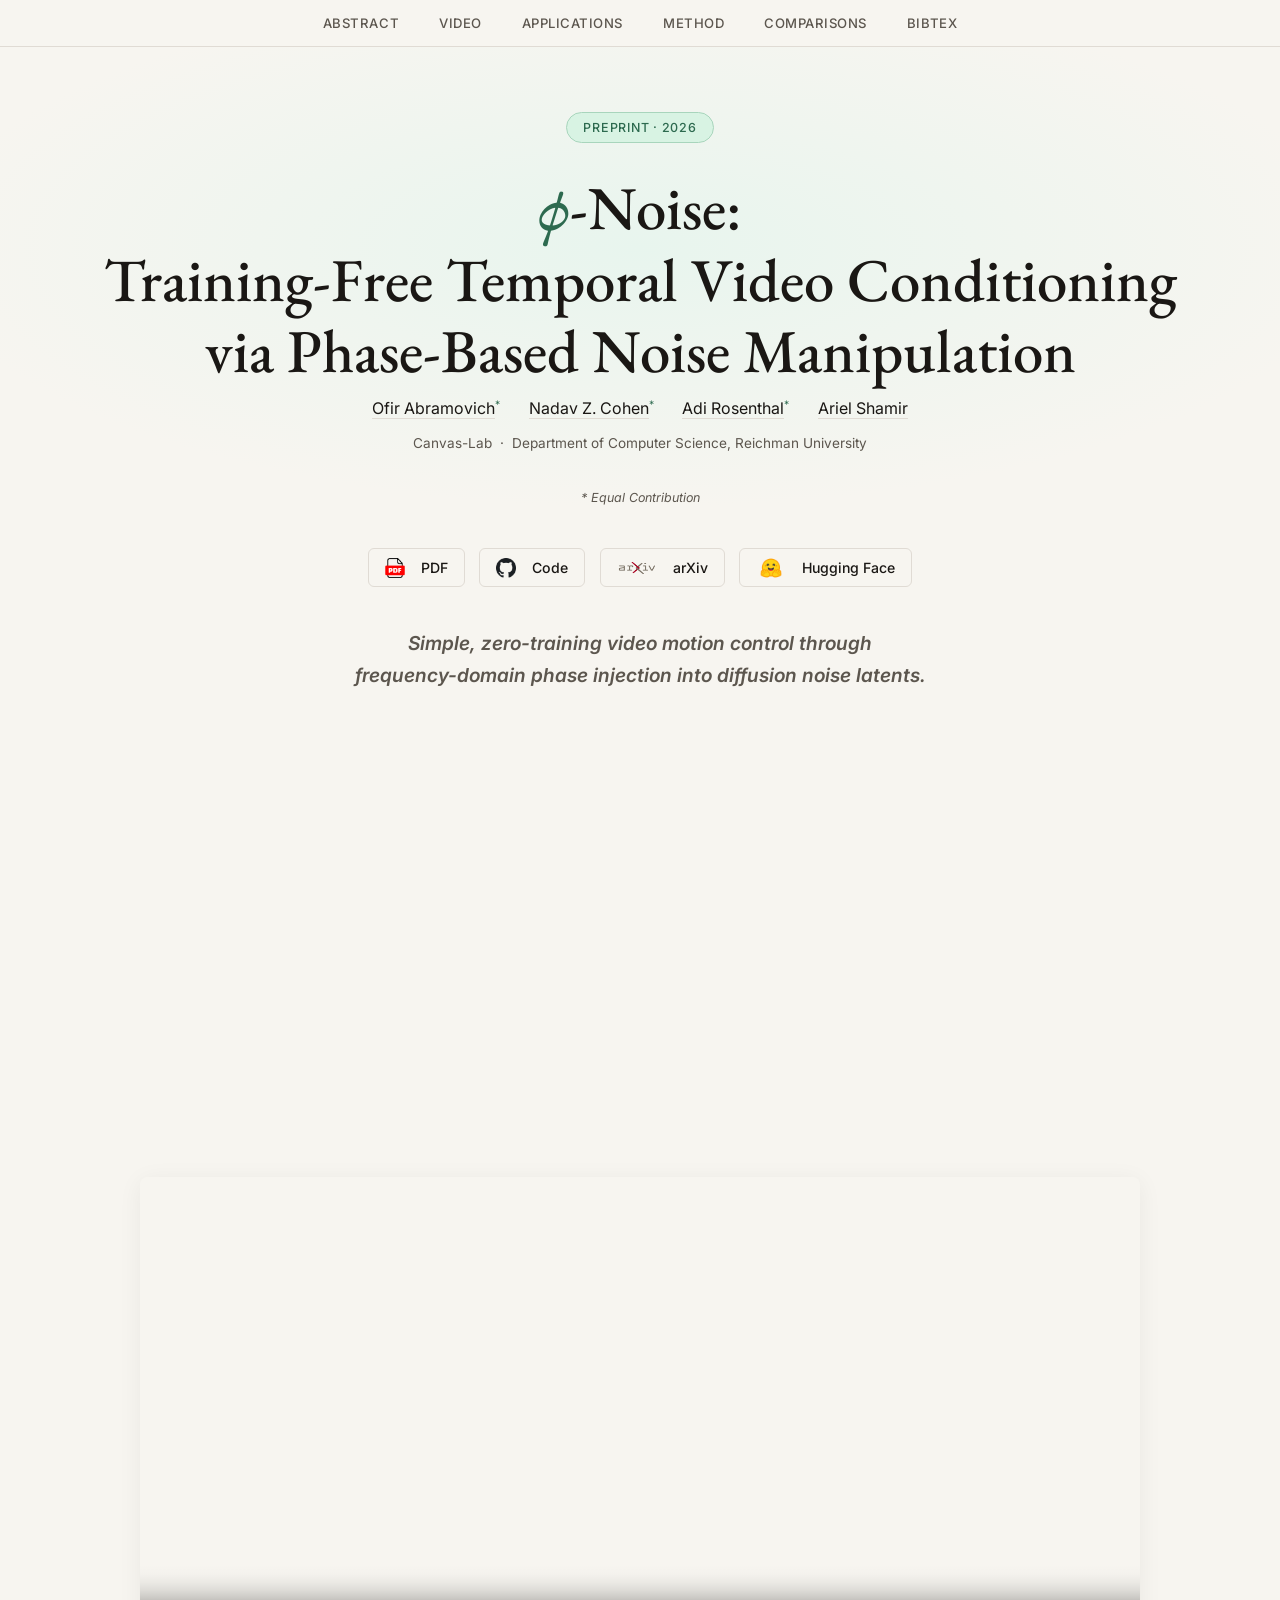
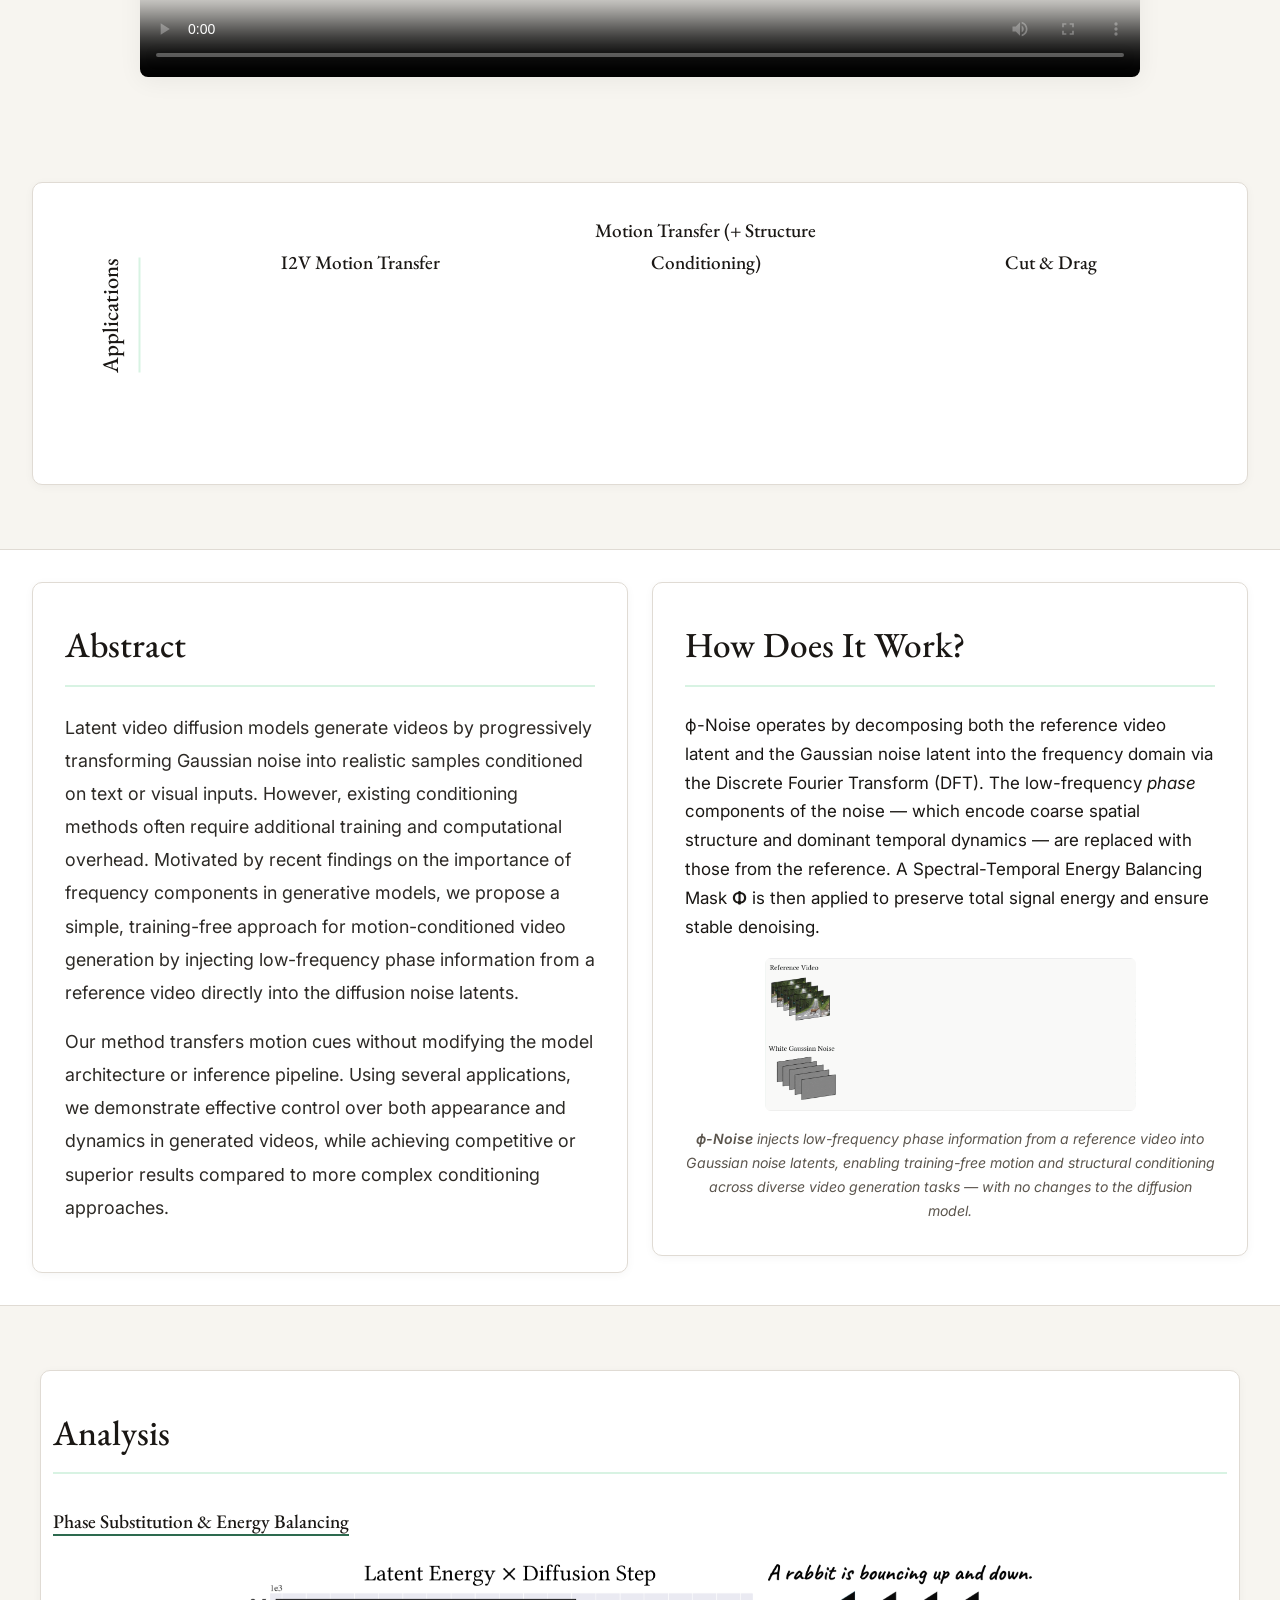
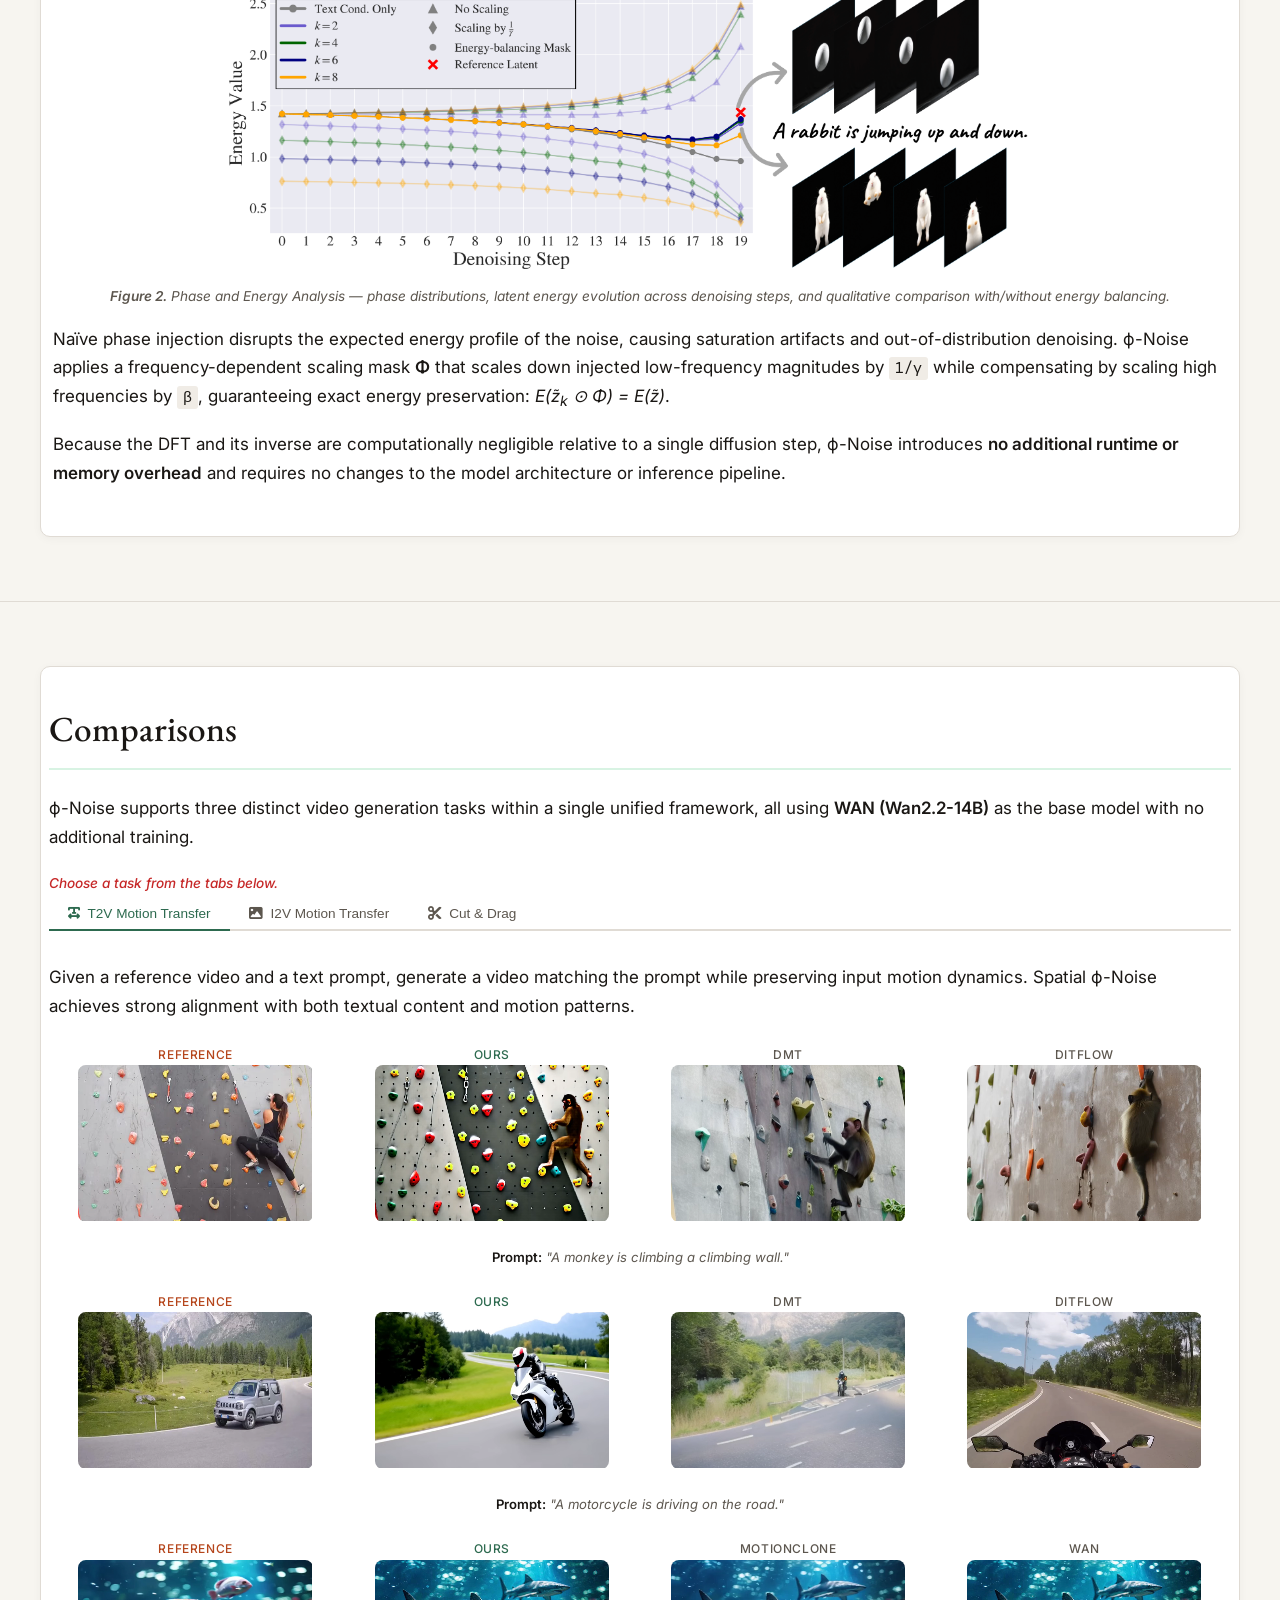
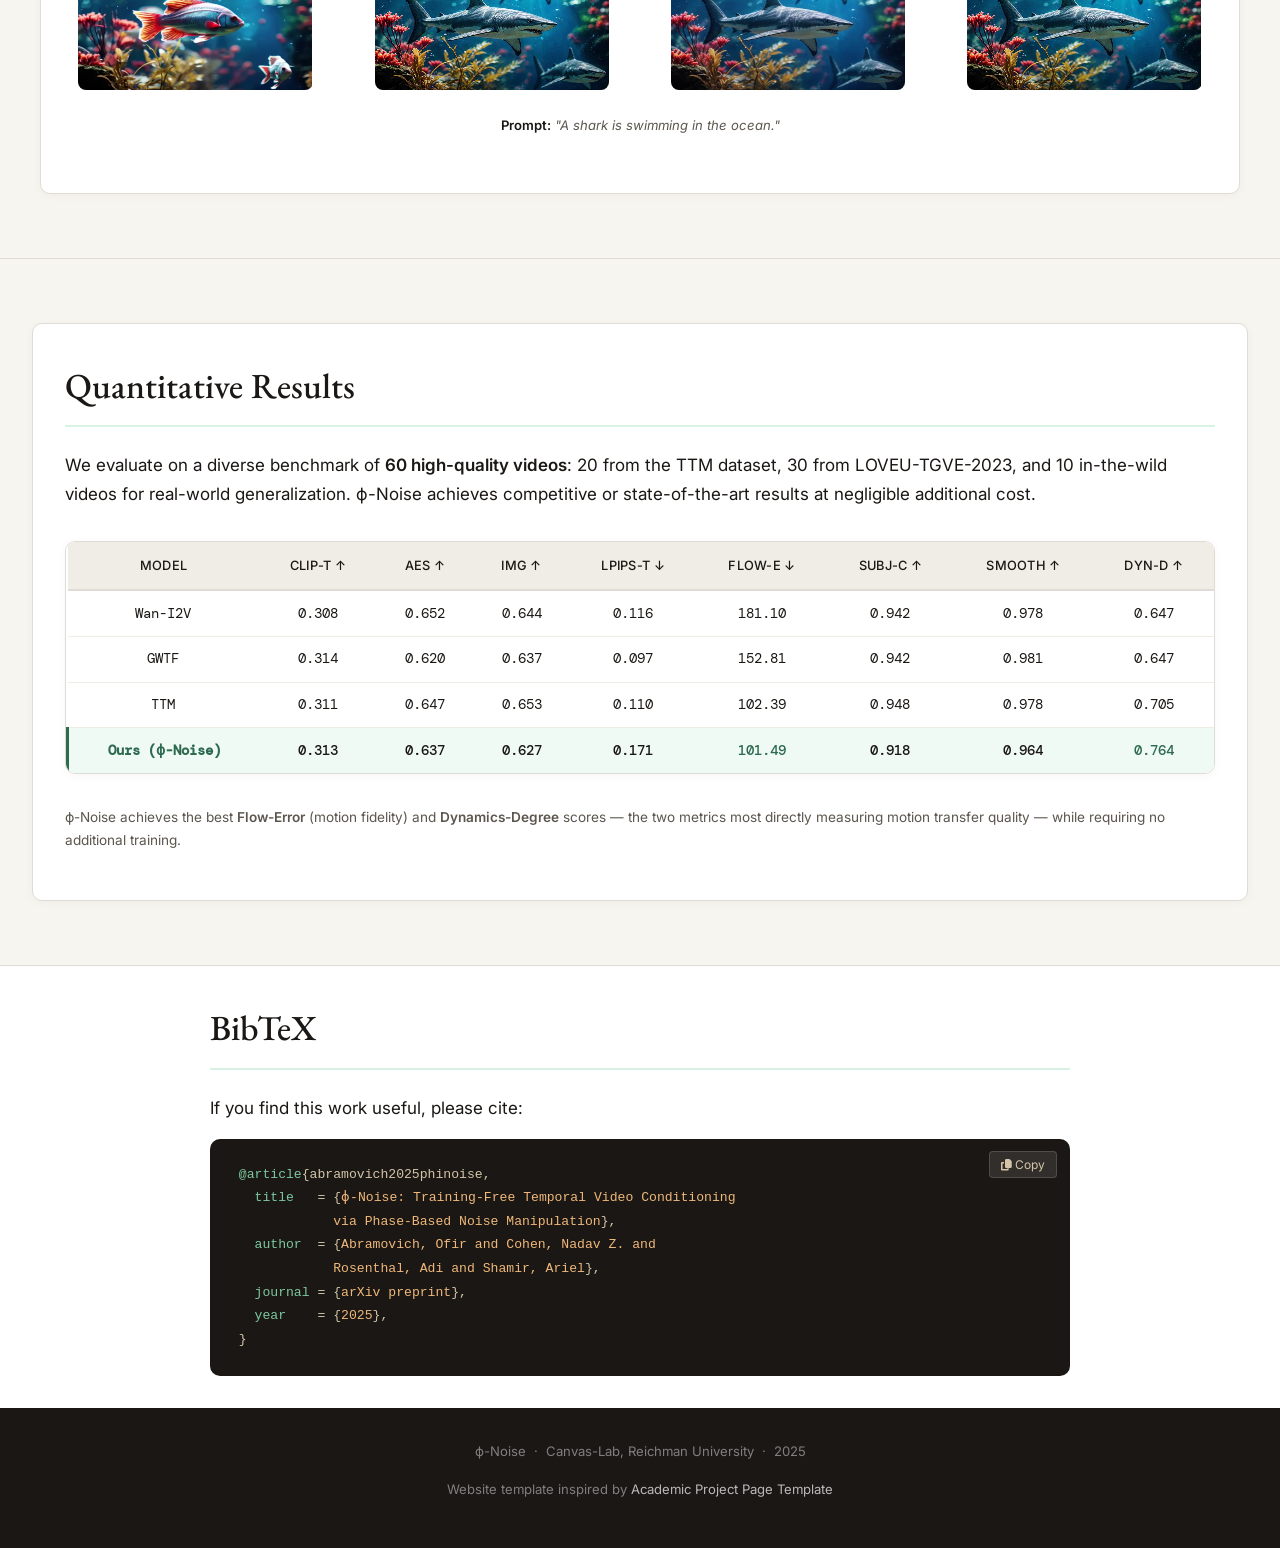
==== index.html @ f74bdf27 "adding files" ====
<!DOCTYPE html>
<html lang="en">
<head>
  <meta charset="UTF-8" />
  <meta name="viewport" content="width=device-width, initial-scale=1.0"/>
  <meta name="description" content="ϕ-Noise: Training-Free Temporal Video Conditioning via Phase-Based Noise Manipulation — Reichman University Canvas-Lab"/>

  <title>ϕ-Noise: Training-Free Temporal Video Conditioning</title>

  <!-- Fonts -->
  <link rel="preconnect" href="https://fonts.googleapis.com"/>
  <link rel="preconnect" href="https://fonts.gstatic.com" crossorigin/>
  <link href="https://fonts.googleapis.com/css2?family=EB+Garamond:ital,wght@0,400;0,500;0,600;1,400&family=DM+Mono:wght@400;500&family=Inter:wght@300;400;500&display=swap" rel="stylesheet"/>

  <!-- Icons -->
  <link rel="stylesheet" href="https://cdnjs.cloudflare.com/ajax/libs/font-awesome/6.5.0/css/all.min.css"/>

  <!-- Project stylesheet -->
  <link rel="stylesheet" href="static/css/style.css"/>
</head>
<body>

<!-- ════════════════════════════════════════
     NAVIGATION
════════════════════════════════════════ -->
<nav id="navbar">
  <a href="#abstract">Abstract</a>
  <a href="#project-video">Video</a>
  <a href="#applications">Applications</a>
  <a href="#overview">Method</a>
  <a href="#comparisons">Comparisons</a>
  <a href="#bibtex">BibTeX</a>
</nav>


<!-- ════════════════════════════════════════
     HERO
════════════════════════════════════════ -->
<section id="hero">

  <div class="venue-badge">Preprint · 2026</div>

  <h1>
    <span class="phi">ϕ</span>-Noise:<br>
    Training-Free Temporal Video Conditioning<br>via Phase-Based Noise Manipulation
  </h1>

  <div class="authors">
    <span class="author"><a href="#">Ofir Abramovich</a><sup>*</sup></span>
    <span class="author"><a href="#">Nadav Z. Cohen</a><sup>*</sup></span>
    <span class="author"><a href="#">Adi Rosenthal</a><sup>*</sup></span>
    <span class="author"><a href="#">Ariel Shamir</a></span>
  </div>

  <div class="affiliations">
    Canvas-Lab &nbsp;·&nbsp; Department of Computer Science, Reichman University
  </div>

  <div class="equal-contrib">* Equal Contribution</div>

  <div class="ctas">
    <a class="btn btn-outline" href="https://arxiv.org/" target="_blank" rel="noopener noreferrer">
      <img style="width: 20px; height: 20px"; class="site-icon" src="assets/icons/pdf.png" alt="PDF logo" />
      PDF
    </a>
    <a class="btn btn-outline" href="https://github.com/" target="_blank" rel="noopener noreferrer">
      <img style="width: 20px; height: 20px"; class="site-icon" src="assets/icons/github.png" alt="GitHub logo" />
      Code
    </a>
    <a class="btn btn-outline" href="https://arxiv.org/" target="_blank" rel="noopener noreferrer">
      <img style="width: 40px; height: 30px"; class="site-icon" src="assets/icons/arxiv.png" alt="arXiv logo" />
      arXiv
    </a>
    <a class="btn btn-outline" href="https://huggingface.co/" target="_blank" rel="noopener noreferrer">
      <img style="width: 30px; height: 30px"; class="site-icon" src="assets/icons/huggingface.png" alt="Hugging Face logo" />
      Hugging Face
    </a>
    <!-- <a class="btn btn-outline" href="#">
      <i class="fas fa-database"></i> Dataset
    </a> -->
  </div>
</section><!-- /hero -->

<!-- ════════════════════════════════════════
     TEASER VIDEO
════════════════════════════════════════ -->

<div id="teaser">
  <p class="subtitle text-center muted-strong">
    Simple, zero-training video motion control through<br>frequency-domain phase injection into diffusion noise latents.
    <br><br>
    <video autoplay muted loop playsinline class="responsive-video">
      <source src="static/media/teaser.mov" type="video/mp4">
    </video>
  </p>
</div><!-- /teaser -->

<!-- New Video Gallery -->
<section id="project-video">
  <div class="container project-video-container">
    <!-- <h2>Project Video</h2>
    <p class="muted-small">A short project teaser demonstrating ϕ-Noise in action.</p> -->

    <video controls playsinline preload="metadata" poster="static/media/repr_frame.png" class="project-video">
      <source src="static/media/phi_noise_vid.mp4" type="video/mp4">
    </video>
  </div>
</section>

<!-- ════════════════════════════════════════
     TEASER VIDEO
════════════════════════════════════════ -->
<section id="applications">
  <div class="method-figure teaser-row">
  <h2 style="transform:rotate(270deg);transform-origin:top;position:relative;top:-4rem;left:-2rem;font-size:1.4rem;">Applications</h2>
<!-- <div id="teaser"> -->
  <!-- <div class="teaser-frame" style="display:flex;gap:1rem;justify-content:space-between;align-items:flex-start;flex-wrap:nowrap;"> -->
    <div class="teaser-item">
      <h3>I2V Motion Transfer</h3>
      <video autoplay muted loop playsinline class="responsive-video">
        <source src="static/media/results/t2.mov" type="video/mp4">
      </video>
    </div>

    <div class="teaser-item">
      <h3>Motion Transfer (+ Structure Conditioning)</h3>
      <video autoplay muted loop playsinline class="responsive-video">
        <source src="static/media/results/t3.mov" type="video/mp4">
      </video>
    </div>

    <div class="teaser-item">
      <h3>Cut & Drag</h3>
      <video autoplay muted loop playsinline class="responsive-video">
        <source src="static/media/results/t1.mov" type="video/mp4">
      </video>
    </div>

  <!-- </div> -->
  </div><!-- /teaser -->
</section>

<section id="overview">
  <div class="overview-grid">
    <article id="abstract" class="overview-card overview-abstract">
      <h2>Abstract</h2>
      <p class="abstract-text">
        Latent video diffusion models generate videos by progressively transforming Gaussian noise
        into realistic samples conditioned on text or visual inputs. However, existing conditioning
        methods often require additional training and computational overhead. Motivated by recent
        findings on the importance of frequency components in generative models, we propose a
        simple, training-free approach for motion-conditioned video generation by injecting
        low-frequency phase information from a reference video directly into the diffusion noise latents.
      </p>
      <p class="abstract-text">
        Our method transfers motion cues without modifying the model architecture or inference
        pipeline. Using several applications, we demonstrate effective control over both appearance
        and dynamics in generated videos, while achieving competitive or superior results compared
        to more complex conditioning approaches.
      </p>
    </article>

    <div class="overview-card overview-how">
      <h2>How Does It Work?</h2>
      <p>
        ϕ-Noise operates by decomposing both the reference video latent and the Gaussian noise
        latent into the frequency domain via the Discrete Fourier Transform (DFT). The
        low-frequency <em>phase</em> components of the noise — which encode coarse spatial
        structure and dominant temporal dynamics — are replaced with those from the reference.
        A Spectral-Temporal Energy Balancing Mask <strong>Φ</strong> is then applied to preserve
        total signal energy and ensure stable denoising.
      </p>

      <img src="assets/teaser_gif.gif" alt="teaser" class="figure-image" />

      <p class="teaser-caption">
        <strong>ϕ-Noise</strong> injects low-frequency phase information from a reference video
        into Gaussian noise latents, enabling training-free motion and structural conditioning
        across diverse video generation tasks — with no changes to the diffusion model.
      </p>
    </div>

  </div>
</section><!-- /overview -->


<!-- ════════════════════════════════════════
     METHOD
════════════════════════════════════════ -->
<!-- <section id="method">
  <div class="method-figure">
      <h2>Method</h2>

      <p>
        ϕ-Noise operates by decomposing both the reference video latent and the Gaussian noise
        latent into the frequency domain via the Discrete Fourier Transform (DFT). The
        low-frequency <em>phase</em> components of the noise — which encode coarse spatial
        structure and dominant temporal dynamics — are replaced with those from the reference.
        A Spectral-Temporal Energy Balancing Mask <strong>Φ</strong> is then applied to preserve
        total signal energy and ensure stable denoising.
      </p>

      <div class="method-figure">
              <img src="assets/method_v1.png" alt="Method figure" class="figure-image"/>
        <p class="fig-caption">
          <strong>Figure 1.</strong> Method overview. DFT decomposes both reference and noise into
          phase &amp; magnitude. Low-frequency phases from the reference replace those in the noise;
          a spectral energy mask Φ restores stability before the modified noise enters the diffusion model.
        </p>
      </div>
  </div>
</section>/method -->
    
<!-- Method figure image placeholder -->
  <section id="analysis">
    <div class="method-figure">
      <!-- <div class="container"> -->
        <h2>Analysis</h2>
        <h3 class="underlined">Phase Substitution &amp; Energy Balancing</h3>

            <img src="assets/analysis.png"
              alt="ϕ-Noise method overview figure"
              class="figure-image"/>
          <p class="fig-caption">
            <strong>Figure 2.</strong> Phase and Energy Analysis — phase distributions, latent energy
            evolution across denoising steps, and qualitative comparison with/without energy balancing.
          </p>

        <p>
          Naïve phase injection disrupts the expected energy profile of the noise, causing saturation
          artifacts and out-of-distribution denoising. ϕ-Noise applies a frequency-dependent scaling
          mask <strong>Φ</strong> that scales down injected low-frequency magnitudes by
          <code>1/γ</code> while compensating by scaling high frequencies by <code>β</code>,
          guaranteeing exact energy preservation: <em>E(z̃<sub>k</sub> ⊙ Φ) = E(z̃)</em>.
        </p>
        <p>
          Because the DFT and its inverse are computationally negligible relative to a single
          diffusion step, ϕ-Noise introduces <strong>no additional runtime or memory overhead</strong>
          and requires no changes to the model architecture or inference pipeline.
        </p>
      <!-- </div> -->
    </div>
  </section><!-- /method -->


<!-- ════════════════════════════════════════
     COMPARISONS  (tabbed)
════════════════════════════════════════ -->
<section id="comparisons">
  <div class="method-figure">
    <h2>Comparisons</h2>
    <p>
      ϕ-Noise supports three distinct video generation tasks within a single unified framework,
      all using <strong>WAN (Wan2.2-14B)</strong> as the base model with no additional training.<br>
    </p>
      <span class="text-red">Choose a task from the tabs below.</span>

    <!-- Tab bar -->
    <div class="tab-bar">
      <button class="tab-btn" data-tab="t2v">
        <i class="fas fa-text-width"></i>&nbsp; T2V Motion Transfer
      </button>
      <button class="tab-btn" data-tab="i2v">
        <i class="fas fa-image"></i>&nbsp; I2V Motion Transfer
      </button>
      <button class="tab-btn" data-tab="cnd">
        <i class="fas fa-cut"></i>&nbsp; Cut &amp; Drag
      </button>
    </div>

    <!-- ── TAB: T2V ── -->
    <div class="tab-panel" data-panel="t2v">
      <p>
        Given a reference video and a text prompt, generate a video matching the prompt
        while preserving input motion dynamics. Spatial ϕ-Noise achieves strong alignment
        with both textual content and motion patterns.
      </p>

      <!-- Example 1 -->
      <div class="comparison-row cols-4">
        <div class="video-cell">
          <span class="cell-label label-ref">Reference</span>
                  <video autoplay muted loop playsinline class="comparison-video"><source src="static/media/comparisons/motion_transfer/climbing/matched_original.webm"></video>
        </div>
        <div class="video-cell">
          <span class="cell-label label-ours">Ours</span>
                  <video autoplay muted loop playsinline class="comparison-video"><source src="static/media/comparisons/motion_transfer/climbing/matched_ours.webm"></video>
        </div>
        <div class="video-cell">
          <span class="cell-label">DMT</span>
                  <video autoplay muted loop playsinline class="comparison-video"><source src="static/media/comparisons/motion_transfer/climbing/matched_dtm.webm"></video>
        </div>
        <div class="video-cell">
          <span class="cell-label">DiTFlow</span>
                  <video autoplay muted loop playsinline class="comparison-video"><source src="static/media/comparisons/motion_transfer/climbing/matched_ditflow.webm"></video>
        </div>
      </div>
      <p class="prompt-tag"><strong>Prompt:</strong> "A monkey is climbing a climbing wall."</p>

      <!-- Example 2 -->
      <div class="comparison-row cols-4">
        <div class="video-cell">
          <span class="cell-label label-ref">Reference</span>
                  <video autoplay muted loop playsinline class="comparison-video"><source src="static/media/comparisons/motion_transfer/car/matched_original.webm"></video>
        </div>
        <div class="video-cell">
          <span class="cell-label label-ours">Ours</span>
                  <video autoplay muted loop playsinline class="comparison-video"><source src="static/media/comparisons/motion_transfer/car/matched_ours.webm"></video>
        </div>
        <div class="video-cell">
          <span class="cell-label">DMT</span>
                  <video autoplay muted loop playsinline class="comparison-video"><source src="static/media/comparisons/motion_transfer/car/matched_dtm.webm"></video>
        </div>
        <div class="video-cell">
          <span class="cell-label">DiTFlow</span>
                  <video autoplay muted loop playsinline class="comparison-video"><source src="static/media/comparisons/motion_transfer/car/matched_ditflow.webm"></video>
        </div>
      </div>
      <p class="prompt-tag"><strong>Prompt:</strong> "A motorcycle is driving on the road."</p>

      <!-- Example 3 -->
      <div class="comparison-row cols-4">
        <div class="video-cell">
          <span class="cell-label label-ref">Reference</span>
                  <video autoplay muted loop playsinline class="comparison-video"><source src="static/media/comparisons/motion_transfer/fish/matched_source_svd_Fish.webm"></video>
        </div>
        <div class="video-cell">
          <span class="cell-label label-ours">Ours</span>
                  <video autoplay muted loop playsinline class="comparison-video"><source src="static/media/comparisons/motion_transfer/fish/matched_ours_Fish.webm"></video>
        </div>
        <div class="video-cell">
          <span class="cell-label">MotionClone</span>
                  <video autoplay muted loop playsinline class="comparison-video"><source src="static/media/comparisons/motion_transfer/fish/matched_mc_fish.webm"></video>
        </div>
        <div class="video-cell">
          <span class="cell-label">Wan</span>
                  <video autoplay muted loop playsinline class="comparison-video"><source src="static/media/comparisons/motion_transfer/fish/matched_wan_Fish.webm"></video>
        </div>
      </div>
      <p class="prompt-tag"><strong>Prompt:</strong> "A shark is swimming in the ocean."</p>
    </div><!-- /tab t2v -->


    <!-- ── TAB: I2V ── -->
    <div class="tab-panel" data-panel="i2v">
      <p>
        Align with both a text prompt and a first-frame image condition while following the
        motion of the reference video. ϕ-Noise successfully transfers motion across varying
        subjects and handles complex dynamics while preserving identity coherence.
      </p>

      <!-- Example 1 -->
      <div class="comparison-row cols-4">
        <div class="video-cell">
          <span class="cell-label label-ref">Reference</span>
          <div class="video-placeholder">
            <div class="play-icon"><i class="fas fa-film"></i></div>
            <span class="ph-label">i2v_ex1_ref.mp4</span>
          </div>
        </div>
        <div class="video-cell">
          <span class="cell-label label-ours">Ours</span>
          <div class="video-placeholder">
            <div class="play-icon"><i class="fas fa-play"></i></div>
            <span class="ph-label">i2v_ex1_ours.mp4</span>
          </div>
        </div>
        <div class="video-cell">
          <span class="cell-label">MotionClone</span>
          <div class="video-placeholder">
            <div class="play-icon"><i class="fas fa-play"></i></div>
            <span class="ph-label">i2v_ex1_motionclone.mp4</span>
          </div>
        </div>
        <div class="video-cell">
          <span class="cell-label">Wan</span>
          <div class="video-placeholder">
            <div class="play-icon"><i class="fas fa-play"></i></div>
            <span class="ph-label">i2v_ex1_wan.mp4</span>
          </div>
        </div>
      </div>
      <p class="prompt-tag"><strong>Prompt:</strong> "A penguin sliding down a snowy slope."</p>

      <!-- Example 2 -->
      <div class="comparison-row cols-4">
        <div class="video-cell">
          <span class="cell-label label-ref">Reference</span>
          <div class="video-placeholder">
            <div class="play-icon"><i class="fas fa-film"></i></div>
            <span class="ph-label">i2v_ex2_ref.mp4</span>
          </div>
        </div>
        <div class="video-cell">
          <span class="cell-label label-ours">Ours</span>
          <div class="video-placeholder">
            <div class="play-icon"><i class="fas fa-play"></i></div>
            <span class="ph-label">i2v_ex2_ours.mp4</span>
          </div>
        </div>
        <div class="video-cell">
          <span class="cell-label">MotionClone</span>
          <div class="video-placeholder">
            <div class="play-icon"><i class="fas fa-play"></i></div>
            <span class="ph-label">i2v_ex2_motionclone.mp4</span>
          </div>
        </div>
        <div class="video-cell">
          <span class="cell-label">Wan</span>
          <div class="video-placeholder">
            <div class="play-icon"><i class="fas fa-play"></i></div>
            <span class="ph-label">i2v_ex2_wan.mp4</span>
          </div>
        </div>
      </div>
      <p class="prompt-tag"><strong>Prompt:</strong> "A man doing a backflip."</p>

      <!-- Example 3 -->
      <div class="comparison-row cols-4">
        <div class="video-cell">
          <span class="cell-label label-ref">Reference</span>
          <div class="video-placeholder">
            <div class="play-icon"><i class="fas fa-film"></i></div>
            <span class="ph-label">i2v_ex3_ref.mp4</span>
          </div>
        </div>
        <div class="video-cell">
          <span class="cell-label label-ours">Ours</span>
          <div class="video-placeholder">
            <div class="play-icon"><i class="fas fa-play"></i></div>
            <span class="ph-label">i2v_ex3_ours.mp4</span>
          </div>
        </div>
        <div class="video-cell">
          <span class="cell-label">MotionClone</span>
          <div class="video-placeholder">
            <div class="play-icon"><i class="fas fa-play"></i></div>
            <span class="ph-label">i2v_ex3_motionclone.mp4</span>
          </div>
        </div>
        <div class="video-cell">
          <span class="cell-label">Wan</span>
          <div class="video-placeholder">
            <div class="play-icon"><i class="fas fa-play"></i></div>
            <span class="ph-label">i2v_ex3_wan.mp4</span>
          </div>
        </div>
      </div>
      <p class="prompt-tag"><strong>Prompt:</strong> "A swimmer is swimming in the pool."</p>
    </div><!-- /tab i2v -->


    <!-- ── TAB: Cut & Drag ── -->
    <div class="tab-panel" data-panel="cnd">
      <p>
        Users cut object patches from an image or add sprites, then animate them with rigid
        drag paths. ϕ-Noise generates coherent videos following prescribed motion while
        producing plausible non-rigid dynamics (e.g., fire breath, tentacle movement).
      </p>

      <!-- Example 1 -->
      <div class="comparison-row cols-4">
        <div class="video-cell">
          <span class="cell-label label-ref">Input</span>
          <video autoplay muted loop playsinline class="comparison-video"><source src="static/media/comparisons/cut_n_drag/humburger/matched_original_Humburger.webm"></video>
        </div>
        <div class="video-cell">
          <span class="cell-label label-ours">Ours</span>
          <video autoplay muted loop playsinline class="comparison-video"><source src="static/media/comparisons/cut_n_drag/humburger/matched_ours_Hamburger.webm"></video>
        </div>
        <div class="video-cell">
          <span class="cell-label">Time-to-Move</span>
          <video autoplay muted loop playsinline class="comparison-video"><source src="static/media/comparisons/cut_n_drag/humburger/matched_ttm_Hamburger.webm"></video>
        </div>
        <div class="video-cell">
          <span class="cell-label">Go-with-the-Flow</span>
          <video autoplay muted loop playsinline class="comparison-video"><source src="static/media/comparisons/cut_n_drag/humburger/matched_gwtf_Hamburger.webm"></video>
        </div>
      </div>


      <!-- Example 2 -->
      <div class="comparison-row cols-4">
        <div class="video-cell">
          <span class="cell-label label-ref">Input</span>
          <video autoplay muted loop playsinline class="comparison-video"><source src="static/media/comparisons/cut_n_drag/monkey/matched_original_Monkey.webm"></video>
        </div>
        <div class="video-cell">
          <span class="cell-label label-ours">Ours</span>
          <video autoplay muted loop playsinline class="comparison-video"><source src="static/media/comparisons/cut_n_drag/monkey/matched_ours_Monkey.webm"></video>
        </div>
        <div class="video-cell">
          <span class="cell-label">Time-to-Move</span>
          <video autoplay muted loop playsinline class="comparison-video"><source src="static/media/comparisons/cut_n_drag/monkey/matched_ttm_Monkey.webm"></video>
        </div>
        <div class="video-cell">
          <span class="cell-label">Go-with-the-Flow</span>
          <video autoplay muted loop playsinline class="comparison-video"><source src="static/media/comparisons/cut_n_drag/monkey/matched_gwtf_Monkey.webm"></video>
        </div>
      </div>

      <!-- Example 3 -->
      <div class="comparison-row cols-4">
        <div class="video-cell">
          <span class="cell-label label-ref">Input</span>
          <video autoplay muted loop playsinline class="comparison-video"><source src="static/media/comparisons/cut_n_drag/birds/matched_original_Birds.webm"></video>
        </div>
        <div class="video-cell">
          <span class="cell-label label-ours">Ours</span>
          <video autoplay muted loop playsinline class="comparison-video"><source src="static/media/comparisons/cut_n_drag/birds/matched_ours_Birds.webm"></video>
        </div>
        <div class="video-cell">
          <span class="cell-label">Time-to-Move</span>
          <video autoplay muted loop playsinline class="comparison-video"><source src="static/media/comparisons/cut_n_drag/birds/matched_ttm_Birds.webm"></video>
        </div>
        <div class="video-cell">
          <span class="cell-label">Go-with-the-Flow</span>
          <video autoplay muted loop playsinline class="comparison-video"><source src="static/media/comparisons/cut_n_drag/birds/matched_gwtf_Birds.webm"></video>
        </div>
      </div>
    </div><!-- /tab cnd -->

  </div><!-- /container -->
</section><!-- /comparisons -->


<!-- ════════════════════════════════════════
     RESULTS
════════════════════════════════════════ -->
<section id="results">
  <div class="method-figure">
    <h2>Quantitative Results</h2>

    <p>
      We evaluate on a diverse benchmark of <strong>60 high-quality videos</strong>: 20 from
      the TTM dataset, 30 from LOVEU-TGVE-2023, and 10 in-the-wild videos for real-world
      generalization. ϕ-Noise achieves competitive or state-of-the-art results at negligible
      additional cost.
    </p>

    <div class="results-table-wrap">
      <table>
        <thead>
          <tr>
            <th>Model</th>
            <th>CLIP-T ↑</th>
            <th>Aes ↑</th>
            <th>Img ↑</th>
            <th>LPIPS-T ↓</th>
            <th>Flow-E ↓</th>
            <th>Subj-C ↑</th>
            <th>Smooth ↑</th>
            <th>Dyn-D ↑</th>
          </tr>
        </thead>
        <tbody>
          <tr>
            <td>Wan-I2V</td>
            <td>0.308</td><td>0.652</td><td>0.644</td>
            <td>0.116</td><td>181.10</td><td>0.942</td><td>0.978</td><td>0.647</td>
          </tr>
          <tr>
            <td>GWTF</td>
            <td>0.314</td><td>0.620</td><td>0.637</td>
            <td>0.097</td><td>152.81</td><td>0.942</td><td>0.981</td><td>0.647</td>
          </tr>
          <tr>
            <td>TTM</td>
            <td>0.311</td><td>0.647</td><td>0.653</td>
            <td>0.110</td><td>102.39</td><td>0.948</td><td>0.978</td><td>0.705</td>
          </tr>
          <tr class="ours">
            <td><strong>Ours (ϕ-Noise)</strong></td>
            <td>0.313</td><td>0.637</td><td>0.627</td>
            <td>0.171</td>
            <td class="best">101.49</td>
            <td>0.918</td><td>0.964</td>
            <td class="best">0.764</td>
          </tr>
        </tbody>
      </table>
    </div>
    <p class="muted-small">
      ϕ-Noise achieves the best <strong>Flow-Error</strong> (motion fidelity) and
      <strong>Dynamics-Degree</strong> scores — the two metrics most directly measuring motion
      transfer quality — while requiring no additional training.
    </p>

  </div>
</section><!-- /results -->


<!-- ════════════════════════════════════════
     BIBTEX
════════════════════════════════════════ -->
<section id="bibtex">
  <div class="container">
    <h2>BibTeX</h2>
    <p>If you find this work useful, please cite:</p>
    <div class="bibtex-block" id="bibtex-code">
      <button class="copy-btn" onclick="copyBibtex()">
        <i class="fas fa-copy"></i> Copy
      </button>
<pre><span class="kw">@article</span>{abramovich2025phinoise,
  <span class="kw">title</span>   = {<span class="val">&#x3d5;-Noise: Training-Free Temporal Video Conditioning
            via Phase-Based Noise Manipulation</span>},
  <span class="kw">author</span>  = {<span class="val">Abramovich, Ofir and Cohen, Nadav Z. and
            Rosenthal, Adi and Shamir, Ariel</span>},
  <span class="kw">journal</span> = {<span class="val">arXiv preprint</span>},
  <span class="kw">year</span>    = {<span class="val">2025</span>},
}</pre>
    </div>
  </div>
</section><!-- /bibtex -->


<!-- ════════════════════════════════════════
     FOOTER
════════════════════════════════════════ -->
<footer>
  <p>ϕ-Noise &nbsp;·&nbsp; Canvas-Lab, Reichman University &nbsp;·&nbsp; 2025</p>
  <p>Website template inspired by
    <a href="https://github.com/eliahuhorwitz/Academic-project-page-template" target="_blank">
      Academic Project Page Template
    </a>
  </p>
</footer>

<!-- Project JS -->
<script src="static/js/main.js"></script>

</body>
</html>
---- static/css/style.css ----
/* ═══════════════════════════════════════════════
   ϕ-Noise Project Page — Main Stylesheet
   ═══════════════════════════════════════════════ */

/* ─── Design Tokens ─── */
:root {
  --bg:            #f7f5f0;
  --surface:       #ffffff;
  --ink:           #1a1714;
  --ink-muted:     #5c564e;
  --accent:        #2d6a4f;
  --accent-light:  #d8f3e3;
  --accent-border: #a8d5bc;
  --accent2:       #b5451b;
  --border:        #e0dbd4;
  --code-bg:       #1a1714;
  --code-fg:       #d4c5a9;

  --font-mono:   'DM Mono', monospace;
  --font-serif:  'EB Garamond', Georgia, serif;
  --font-sans:   'Inter', system-ui, sans-serif;

  --radius-sm:  6px;
  --radius-md:  10px;
  --radius-lg:  12px;
  --shadow-sm:  0 2px 10px rgba(0,0,0,.04);
  --shadow-md:  0 4px 24px rgba(0,0,0,.06);
  --shadow-lg:  0 8px 32px rgba(0,0,0,.09);
}

/* ─── Reset ─── */
*, *::before, *::after { box-sizing: border-box; margin: 0; padding: 0; }
html { scroll-behavior: smooth; }

body {
  background: var(--bg);
  color: var(--ink);
  font-family: var(--font-sans);
  font-size: 17px;
  line-height: 1.7;
  -webkit-font-smoothing: antialiased;
}

/* ─── Typography ─── */
h1 {
  font-family: var(--font-serif);
  font-size: clamp(2.2rem, 5vw, 3.8rem);
  font-weight: 500;
  line-height: 1.18;
  max-width: 1080px;
  margin-bottom: 0.5rem;
}
h1 .phi { color: var(--accent); font-style: italic; }

h2 {
  font-family: var(--font-serif);
  font-size: clamp(1.6rem, 3vw, 2.2rem);
  font-weight: 500;
  margin-bottom: 1.5rem;
  padding-bottom: 0.6rem;
  border-bottom: 2px solid var(--accent-light);
}

h3 {
  font-family: var(--font-serif);
  font-size: 1.2rem;
  font-weight: 500;
  margin: 2rem 0 0.8rem;
}

/* Underline helper for headings */
.underlined {
  text-decoration: underline;
  text-decoration-thickness: 2px;
  text-underline-offset: 6px;
  text-decoration-color: var(--accent);
}

p { margin-bottom: 1rem; }

em { font-style: italic; }
strong { font-weight: 600; }

code {
  font-family: var(--font-mono);
  background: #f0ece6;
  padding: 0.1em 0.4em;
  border-radius: 3px;
  font-size: 0.88em;
}

/* ─── Layout Containers ─── */
section { padding: 2rem 2rem; }

.container       { max-width: 860px;  margin: 0 auto; }
.container-wide  { max-width: 1100px; margin: 0 auto; }
.container-inner { max-width: 860px;  margin: 0 auto; }

/* ─── Navigation ─── */
#navbar {
  position: fixed; top: 0; left: 0; right: 0; z-index: 100;
  background: rgba(247,245,240,0.92);
  backdrop-filter: blur(12px);
  -webkit-backdrop-filter: blur(12px);
  border-bottom: 1px solid var(--border);
  display: flex; align-items: center; justify-content: center; gap: 2.5rem;
  padding: 0.75rem 2rem;
  font-size: 0.82rem; font-weight: 500;
  letter-spacing: 0.04em; text-transform: uppercase;
}
#navbar a { color: var(--ink-muted); text-decoration: none; transition: color .2s; }
#navbar a:hover, #navbar a.active { color: var(--accent); }

/* ─── Hero ─── */
#hero {
  min-height: 50vh;
  display: flex; flex-direction: column; align-items: center; justify-content: center;
  padding: 7rem 2rem 2rem;
  text-align: center;
  background: radial-gradient(ellipse 80% 60% at 50% 40%, #e8f5ee 0%, var(--bg) 70%);
}

.venue-badge {
  display: inline-block;
  background: var(--accent-light);
  color: var(--accent);
  border: 1px solid var(--accent-border);
  border-radius: 50px;
  padding: 0.25rem 1rem;
  font-size: 0.78rem; font-weight: 500;
  letter-spacing: 0.06em; text-transform: uppercase;
  margin-bottom: 1.8rem;
}

.subtitle {
  /* font-family: var(--font-serif); */
  font-size: clamp(1rem, 2vw, 1.3rem);
  color: var(--ink-muted);
  font-style: italic;
  max-width: 680px;
  margin: 0.5rem auto 2.5rem;
}

/* utility */
.text-center { text-align: center; }
.muted-strong { font-weight: 600; font-size: 1.2rem; }

/* teaser layout helpers */
.teaser-row { display:flex; gap:1rem; justify-content:space-between; align-items:flex-end; flex-wrap:nowrap; }
.teaser-item { display:flex; flex-direction:column; width:32%; }
.teaser-item h3 { margin-top: 0; margin-bottom: 0.5rem; text-align: center; }

/* Authors */
.authors {
  display: flex; flex-wrap: wrap; justify-content: center; gap: 0.5rem 1.8rem;
  margin-bottom: 0.6rem;
}
.author { font-size: 1rem; }
.author a {
  color: var(--ink); text-decoration: none;
  border-bottom: 1px solid var(--border);
  transition: border-color .2s, color .2s;
}
.author a:hover { border-color: var(--accent); color: var(--accent); }
sup { color: var(--accent); font-size: 0.65em; }

.affiliations  { font-size: 0.85rem; color: var(--ink-muted); margin-bottom: 2rem; }
.equal-contrib { font-size: 0.78rem; color: var(--ink-muted); font-style: italic; margin-bottom: 2.5rem; }

/* CTA Buttons */
.ctas {
  display: flex; flex-wrap: wrap; gap: 0.9rem; justify-content: center;
}
.btn {
  display: inline-flex; align-items: center; gap: 0.5rem;
  padding: 0.2rem 1.0rem;
  border-radius: var(--radius-sm);
  font-size: 0.88rem; font-weight: 500;
  text-decoration: none;
  transition: background .18s, color .18s, border-color .18s;
  border: 1.5px solid transparent;
  cursor: pointer;
}
.btn-primary  { background: var(--ink); color: #fff; }
.btn-primary:hover  { background: var(--accent); }
.btn-outline  { background: transparent; color: var(--ink); border-color: var(--border); }
.btn-outline:hover  { border-color: var(--accent); color: var(--accent); }

/* Small icon used in CTA buttons */
.site-icon { width: 30px; height: 30px; vertical-align: middle; margin-right: 0.5rem; display: inline-block; }

/* ─── Teaser ─── */
#teaser {
  max-width: 960px; margin: 0 auto 5rem; padding: 0 2rem;
}
.teaser-frame {
  background: var(--surface);
  border: 1px solid var(--border);
  border-radius: var(--radius-lg);
  padding: 1.5rem;
  box-shadow: var(--shadow-md);
}
.teaser-caption {
  margin-top: 1rem;
  font-size: 0.88rem; color: var(--ink-muted);
  text-align: center; font-style: italic;
}

/* Video gallery styles */
.gallery-grid {
  display: grid;
  grid-template-columns: repeat(3, 1fr);
  gap: 1rem;
  margin-top: 1rem;
}
.gallery-card {
  background: var(--surface);
  border: 1px solid var(--border);
  border-radius: var(--radius-md);
  padding: 0.6rem;
  box-shadow: var(--shadow-sm);
  display: flex;
  flex-direction: column;
  align-items: center;
}
.gallery-video { width: 100%; height: auto; border-radius: 6px; display: block; }
.card-caption { margin-top: 0.5rem; font-size: 0.9rem; color: var(--ink-muted); }

@media (max-width: 900px) {
  .gallery-grid { grid-template-columns: repeat(2, 1fr); }
}
@media (max-width: 480px) {
  .gallery-grid { grid-template-columns: 1fr; }
}

/* ─── Abstract ─── */
#overview {
  background: var(--surface);
  border-top: 1px solid var(--border);
  border-bottom: 1px solid var(--border);
}

.overview-grid {
  display: grid;
  grid-template-columns: minmax(0, 1fr) minmax(0, 1fr);
  gap: 1.5rem;
  align-items: start;
}

.overview-card {
  background: var(--surface);
  border: 1px solid var(--border);
  border-radius: var(--radius-md);
  padding: 2rem;
  box-shadow: var(--shadow-sm);
}

.overview-card .teaser-caption {
  margin-bottom: 0;
}

#abstract {
  background: var(--surface);
}
.abstract-text {
  /* font-family: var(--font-serif); */
  font-size: 1.12rem;
  line-height: 1.85;
  color: #2d2a26;
}

/* ─── Method ─── */
#method { background: var(--bg); }

.method-figure {
  background: var(--surface);
  border: 1px solid var(--border);
  border-radius: var(--radius-md);
  padding: 2rem;
  box-shadow: var(--shadow-sm);
  margin: 2rem 0;
}
.pipeline-diagram {
  background: linear-gradient(135deg, #eef7f1, #fdf9f7);
  border-radius: 8px;
  padding: 2rem;
  display: flex; align-items: center; justify-content: center;
  flex-wrap: wrap; gap: 0.5rem;
  min-height: 180px;
}
.pipe-row {
  width: 100%; display: flex; align-items: center;
  justify-content: center; gap: 0.5rem; flex-wrap: wrap;
}
.pipe-box {
  background: white;
  border: 1.5px solid var(--border);
  border-radius: var(--radius-sm);
  padding: 0.6rem 1rem;
  font-size: 0.82rem;
  font-family: var(--font-mono);
  text-align: center; min-width: 110px;
}
.pipe-box.highlight {
  border-color: var(--accent);
  background: var(--accent-light);
  color: var(--accent); font-weight: 500;
}
.pipe-arrow { color: var(--ink-muted); font-size: 1.1rem; }
.fig-caption {
  font-size: 0.85rem; color: var(--ink-muted);
  margin-top: 1rem; text-align: center; font-style: italic;
}

/* ─── Video Components ─── */

/* Generic placeholder used where real videos will go */
.video-placeholder {
  position: relative;
  width: 100%; border-radius: var(--radius-md);
  background: linear-gradient(135deg, #e8f5ee 0%, #eee8e2 100%);
  overflow: hidden;
  display: flex; flex-direction: column;
  align-items: center; justify-content: center; gap: 0.6rem;
  color: var(--ink-muted);
  aspect-ratio: 16/9;
}
.video-placeholder .play-icon {
  width: 52px; height: 52px; border-radius: 50%;
  background: rgba(45,106,79,0.12);
  border: 2px solid var(--accent-border);
  display: flex; align-items: center; justify-content: center;
  color: var(--accent); font-size: 1.3rem;
  transition: background .2s, transform .2s;
}
.video-placeholder:hover .play-icon {
  background: rgba(45,106,79,0.22); transform: scale(1.08);
}
.video-placeholder .ph-label {
  font-size: 0.78rem; font-family: var(--font-mono);
  opacity: 0.6; max-width: 160px; text-align: center;
}

/* Reusable responsive video helpers */
.responsive-video {
  width: 100%;
  border-radius: 8px;
  display: block;
  margin: 0 auto;
  height: auto;
}

.comparison-video {
  width: 80%;
  height: auto;
  display: block;
  margin: 0 auto;
  border-radius: 8px;
}

.figure-image {
  width: 70%;
  height: auto;
  border-radius: 6px;
  display: block;
  margin: 0 auto;
}

/* Teaser placeholder (taller) */
.teaser-placeholder {
  height: 360px;
  background: linear-gradient(135deg, #e8f5ee 0%, #d4eddb 100%);
  border-radius: 8px;
  display: flex; flex-direction: column;
  align-items: center; justify-content: center; gap: 1rem;
  color: var(--accent);
  font-size: 0.9rem;
}
.teaser-placeholder i { font-size: 3rem; opacity: 0.45; }

/* Comparison grid: ref | ours | baseline side by side */
.comparison-row {
  display: grid; gap: 0.2rem; margin: 1.5rem 0;
}
.comparison-row.cols-2 { grid-template-columns: 1fr 1fr; }
.comparison-row.cols-3 { grid-template-columns: repeat(3, 1fr); }
.comparison-row.cols-4 { grid-template-columns: repeat(4, 1fr); }

.video-cell { display: flex; flex-direction: column; gap: 0.0rem; }
.video-cell .cell-label {
  font-size: 0.75rem; font-weight: 500; text-transform: uppercase;
  letter-spacing: 0.05em; color: var(--ink-muted);
  text-align: center;
}
.video-cell .cell-label.label-ours { color: var(--accent); }
.video-cell .cell-label.label-ref  { color: var(--accent2); }

.video-cell .video-placeholder { aspect-ratio: 16/9; }

/* Row caption / prompt */
.prompt-tag {
  font-size: 0.82rem; color: var(--ink-muted);
  font-style: italic; text-align: center;
  margin-top: 0.5rem; margin-bottom: 1.5rem;
}
.prompt-tag strong { color: var(--ink); font-style: normal; }

/* Tab selector for application sections */
.tab-bar {
  display: flex; gap: 0; border-bottom: 2px solid var(--border);
  margin-bottom: 2rem;
  /* overflow-x: auto; */
}
.tab-btn {
  padding: 0.55rem 1.2rem;
  font-size: 0.85rem; font-weight: 500;
  background: none; border: none; border-bottom: 2px solid transparent;
  cursor: pointer; color: var(--ink-muted);
  margin-bottom: -2px; white-space: nowrap;
  transition: color .15s, border-color .15s;
}
.tab-btn:hover { color: var(--ink); }
.tab-btn.active { color: var(--accent); border-bottom-color: var(--accent); }

.tab-panel { display: none; }
.tab-panel.active { display: block; }

.results-subhead {
  margin-top: 2rem;
  font-size: 1rem;
  color: var(--ink-muted);
}

.muted-small { font-size: 0.85rem; color: var(--ink-muted); }

/* ─── comparisons ─── */
#comparisons {
  background: var(--surface);
  border-top: 1px solid var(--border);
  border-bottom: 1px solid var(--border);
}

/* ─── Results ─── */
#comparisons { background: var(--bg); }

.results-table-wrap {
  overflow-x: auto; margin: 2rem 0;
  border: 1px solid var(--border); border-radius: var(--radius-md);
  box-shadow: var(--shadow-sm);
}
table {
  width: 100%; border-collapse: collapse;
  font-size: 0.88rem; font-family: var(--font-mono);
  background: var(--surface);
}
thead { background: #f0ece6; }
th {
  padding: 0.8rem 1.1rem; text-align: center;
  font-weight: 500; letter-spacing: 0.02em;
  border-bottom: 2px solid var(--border);
  font-family: var(--font-sans); font-size: 0.8rem; text-transform: uppercase;
}
td {
  padding: 0.65rem 1.1rem; text-align: center;
  border-bottom: 1px solid #f0ece6;
}
tr:last-child td { border-bottom: none; }
tr.ours td { background: #f0faf4; font-weight: 500; }
tr.ours td:first-child { color: var(--accent); border-left: 3px solid var(--accent); }
.best { color: var(--accent); font-weight: 700; }

/* ─── BibTeX ─── */
#bibtex {
  background: var(--surface);
  border-top: 1px solid var(--border);
}
.bibtex-block {
  position: relative;
  background: var(--code-bg);
  color: var(--code-fg);
  border-radius: var(--radius-md);
  padding: 1.5rem 1.8rem;
  font-family: var(--font-mono);
  font-size: 0.82rem; line-height: 1.8;
  overflow-x: auto;
}
.bibtex-block .kw  { color: #7ec8a0; }
.bibtex-block .val { color: #f0b87a; }
.copy-btn {
  position: absolute; top: 0.8rem; right: 0.8rem;
  background: rgba(255,255,255,.1);
  border: 1px solid rgba(255,255,255,.15);
  color: var(--code-fg); border-radius: 4px;
  padding: 0.3rem 0.7rem; font-size: 0.75rem;
  cursor: pointer; transition: background .15s;
  font-family: var(--font-sans);
}
.copy-btn:hover { background: rgba(255,255,255,.2); }

/* ─── Footer ─── */
footer {
  background: var(--ink);
  color: rgba(255,255,255,.45);
  text-align: center;
  padding: 2rem;
  font-size: 0.82rem;
}
footer a { color: rgba(255,255,255,.7); text-decoration: none; }
footer a:hover { color: #fff; }
footer p + p { margin-top: 0.4rem; }

/* ─── Responsive ─── */
@media (max-width: 700px) {
  #navbar { gap: 1.2rem; font-size: 0.75rem; }
  .comparison-row.cols-4 { grid-template-columns: repeat(2,1fr); }
  .comparison-row.cols-3 { grid-template-columns: 1fr 1fr; }
  .pipeline-diagram { flex-direction: column; }
  .overview-grid { grid-template-columns: 1fr; }
}
@media (max-width: 480px) {
  .comparison-row.cols-3,
  .comparison-row.cols-4 { grid-template-columns: 1fr; }
}

/* Narrow analysis and applications for improved readability */
/* Narrow analysis, method and results containers for improved readability */
#analysis .method-figure,
#method .method-figure,
#comparisons .method-figure {
  max-width: 1200px;
  margin-left: auto;
  margin-right: auto;
  padding-left: 0.75rem;
  padding-right: 0.75rem;
}

/* Applications container narrower and comparison grid stacks on small width */
#comparisons .method-figure,
#comparisons .container {
  max-width: 1200px !important;
  margin-left: auto;
  margin-right: auto;
  padding-left: 0.5rem;
  padding-right: 0.5rem;
}

/* #applications .comparison-row.cols-4 { grid-template-columns: 1fr; } */
.text-red {
  color: #c62828;
  font-weight: 500;
  /* italic */
  font-style: italic;
  /* font size */
  font-size: 0.85rem;
}

/* Project video styles */
.project-video-container { max-width: 1000px; margin: 0rem auto; text-align: center; }
.project-video { width: 100%; height: auto; border-radius: 8px; box-shadow: var(--shadow-md); }
.project-video + .card-caption { color: var(--ink-muted); font-size: 0.9rem; }
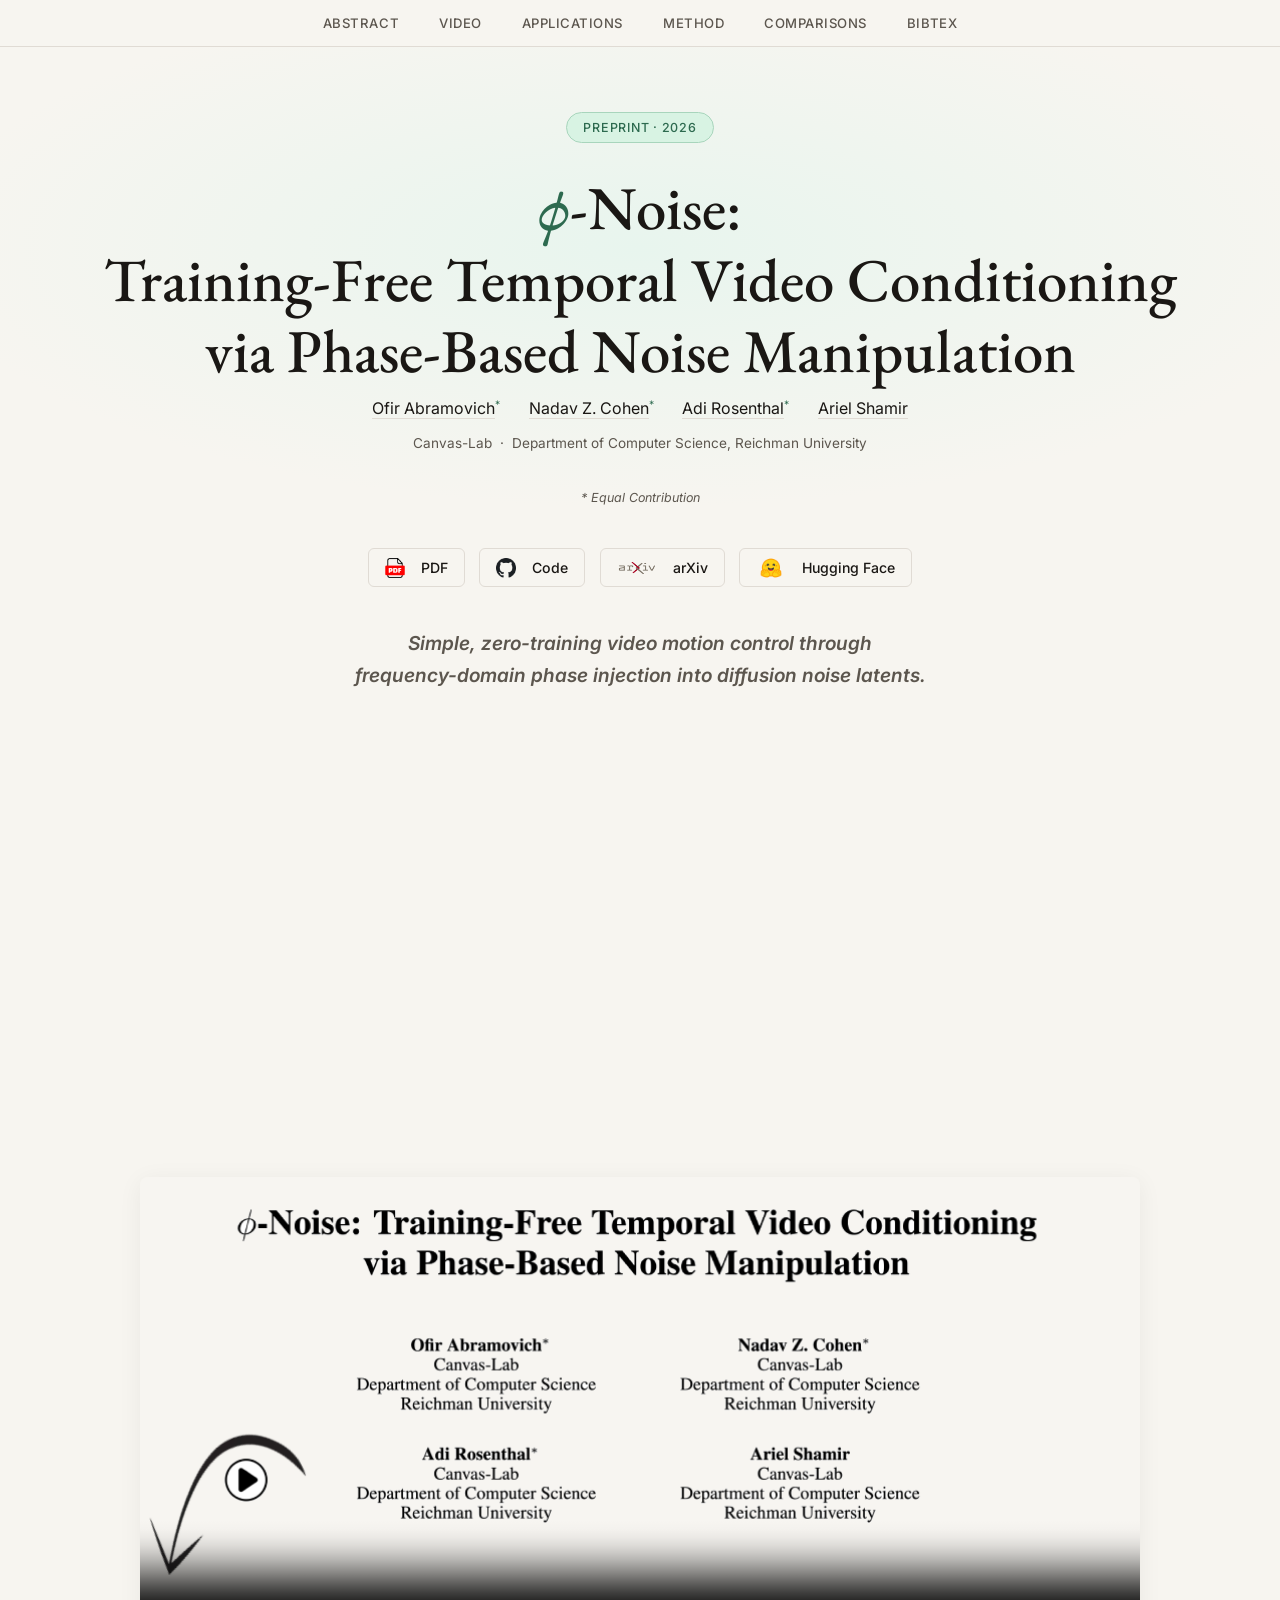
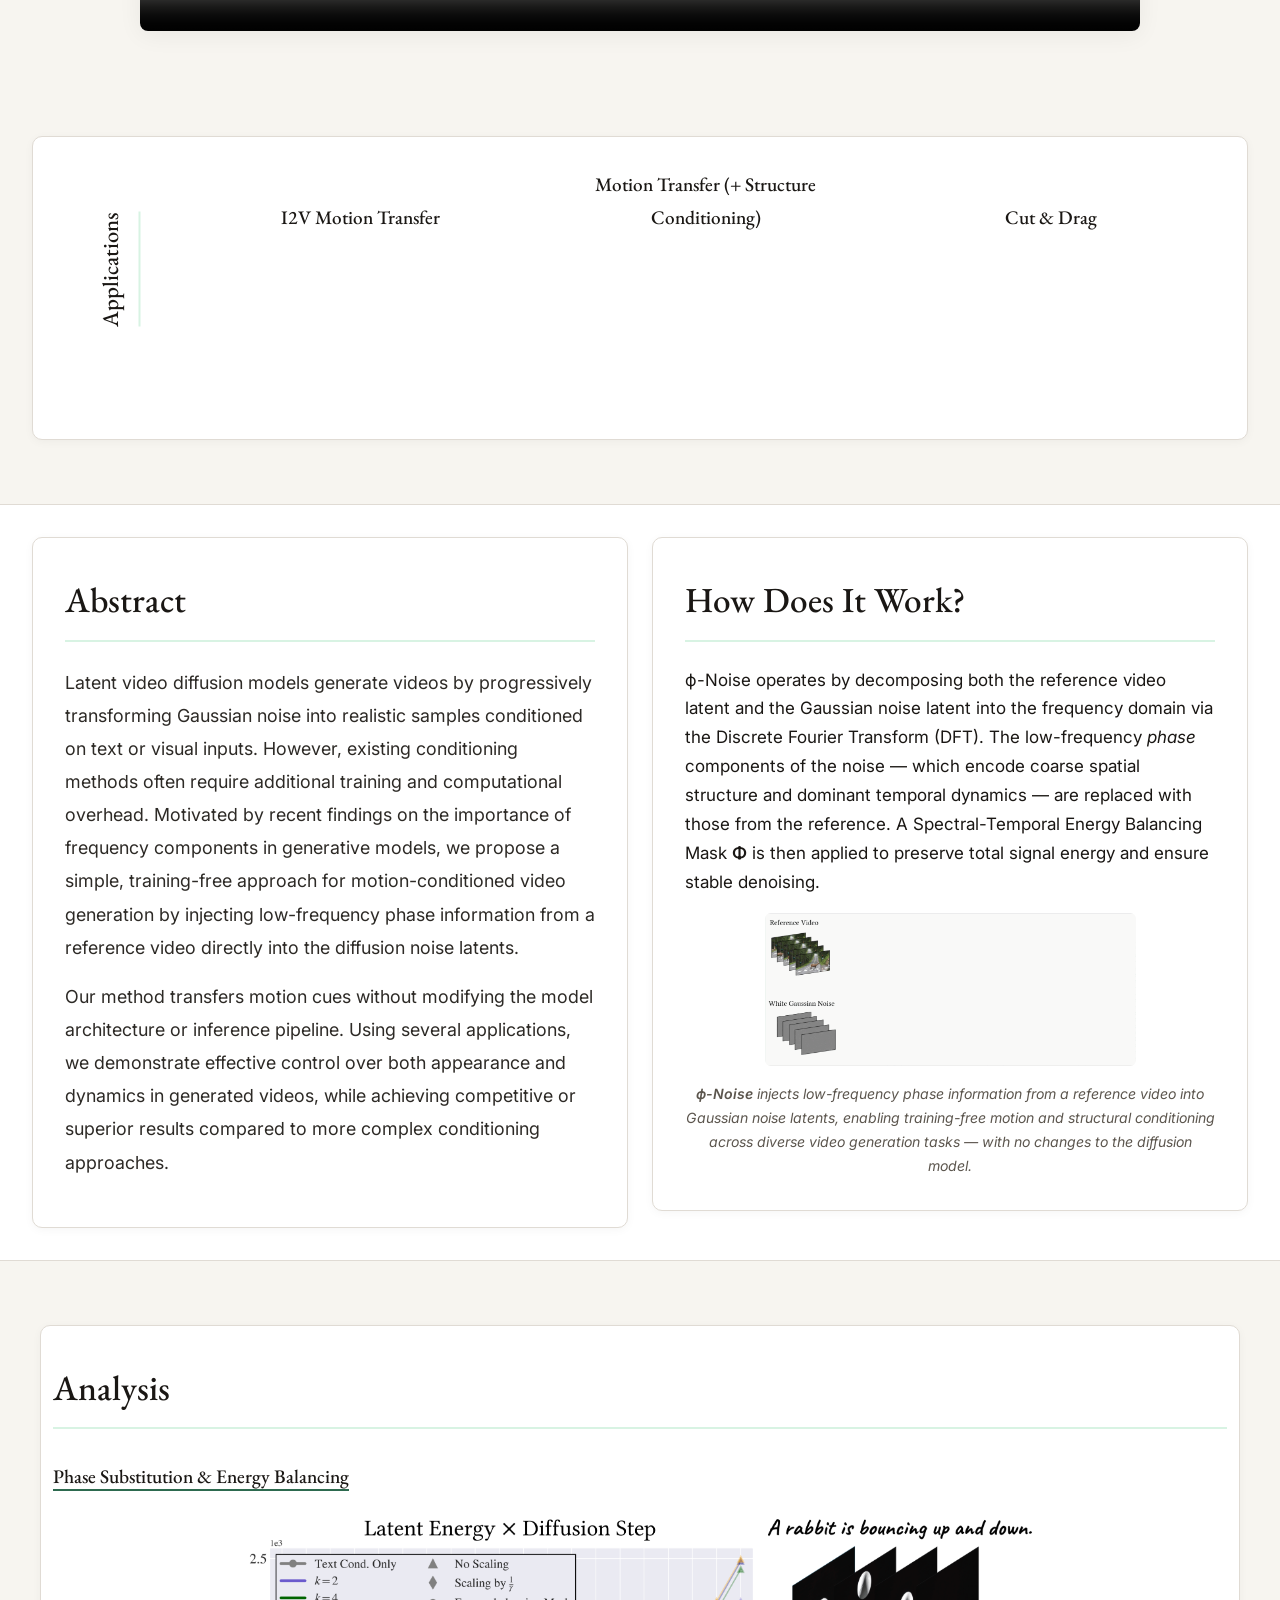
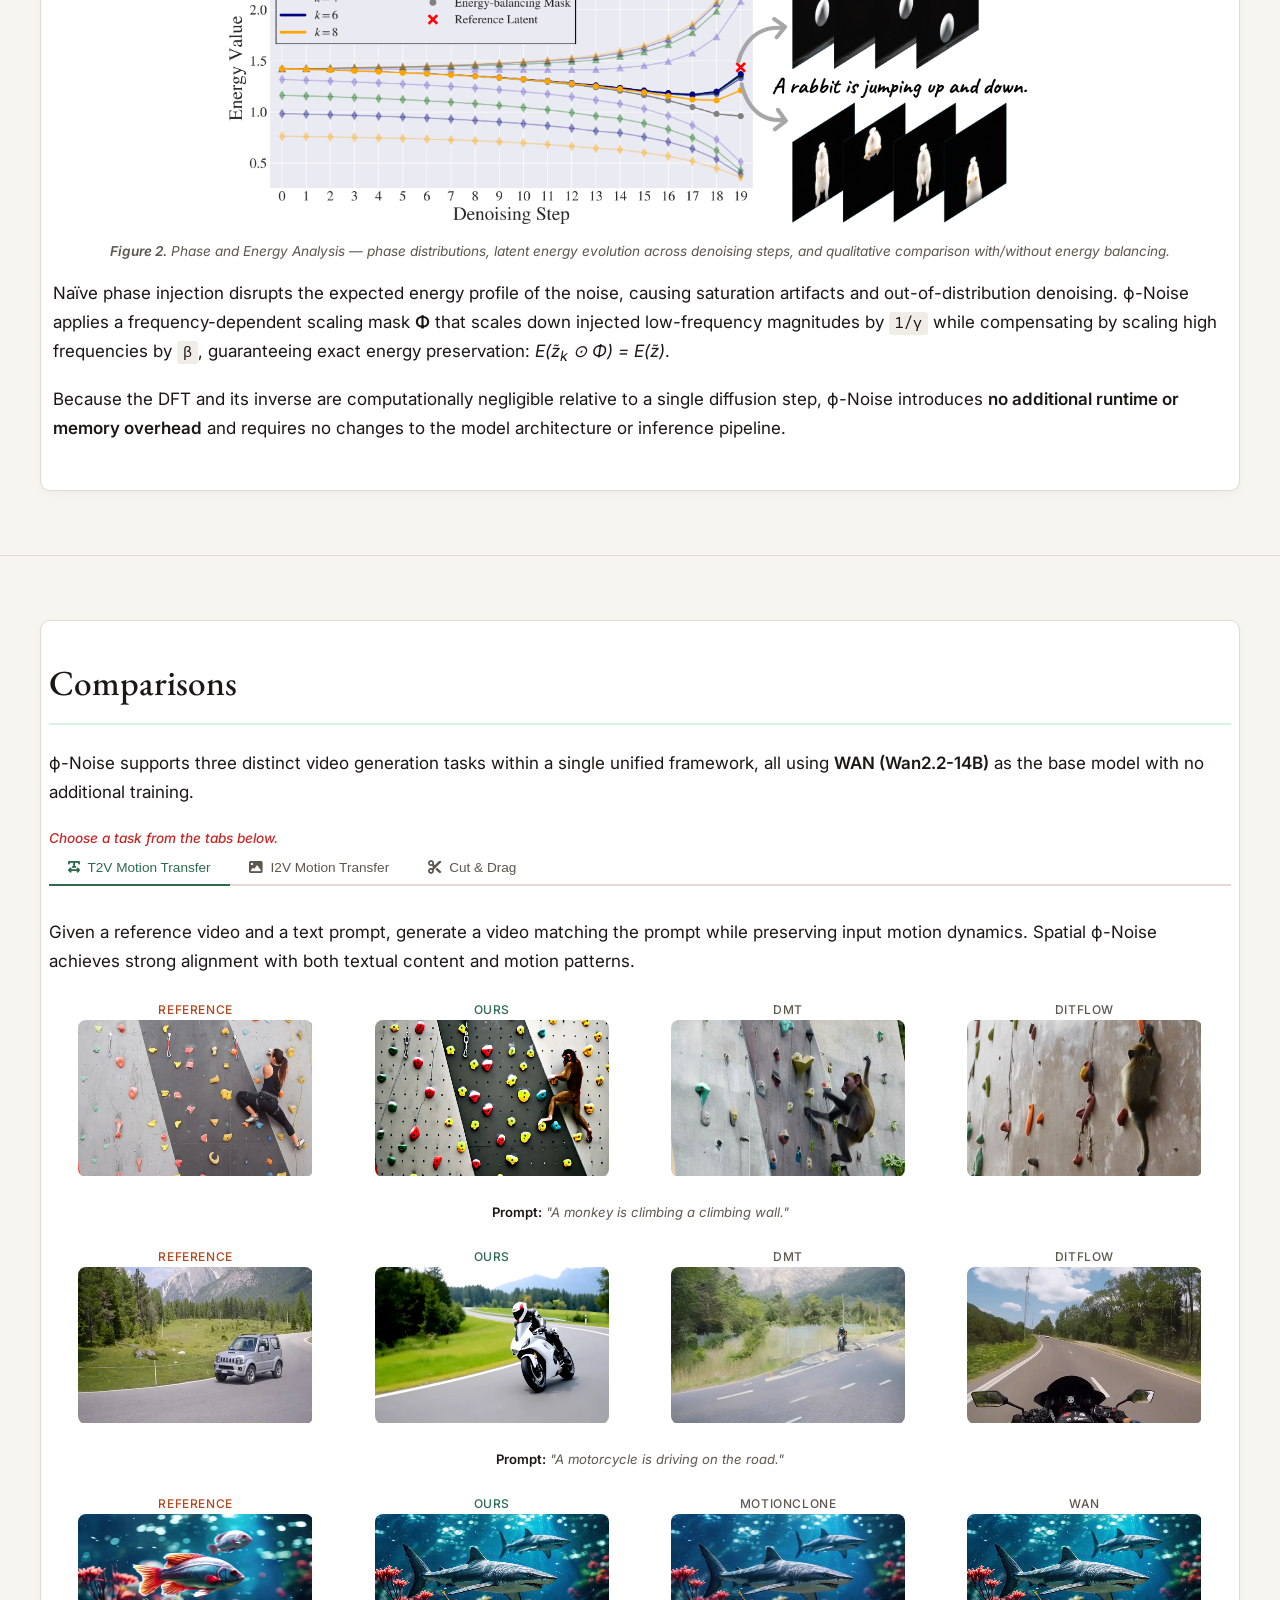
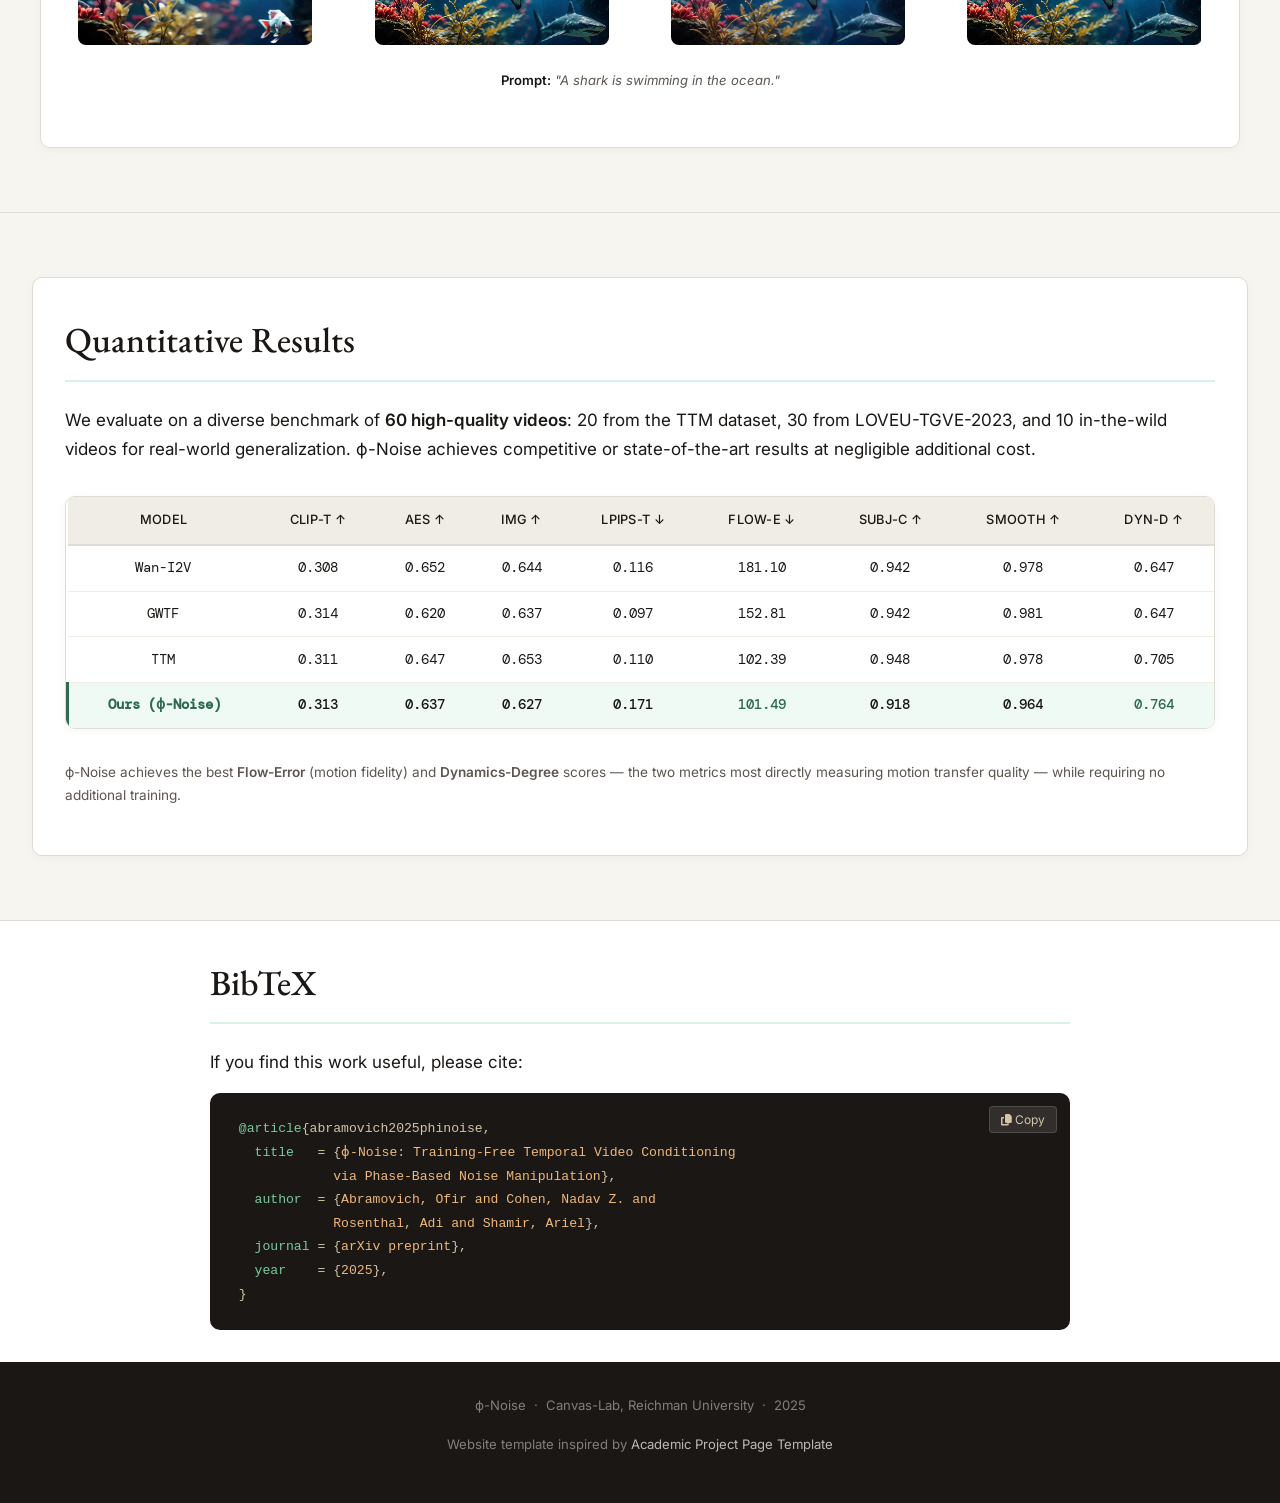
==== commit 0b3609ab: "rearrange proj" ====
--- a/index.html
+++ b/index.html
@@ -60,19 +60,19 @@
 
   <div class="ctas">
     <a class="btn btn-outline" href="https://arxiv.org/" target="_blank" rel="noopener noreferrer">
-      <img style="width: 20px; height: 20px"; class="site-icon" src="assets/icons/pdf.png" alt="PDF logo" />
+      <img style="width: 20px; height: 20px"; class="site-icon" src="static/icons/pdf.png" alt="PDF logo" />
       PDF
     </a>
     <a class="btn btn-outline" href="https://github.com/" target="_blank" rel="noopener noreferrer">
-      <img style="width: 20px; height: 20px"; class="site-icon" src="assets/icons/github.png" alt="GitHub logo" />
+      <img style="width: 20px; height: 20px"; class="site-icon" src="static/icons/github.png" alt="GitHub logo" />
       Code
     </a>
     <a class="btn btn-outline" href="https://arxiv.org/" target="_blank" rel="noopener noreferrer">
-      <img style="width: 40px; height: 30px"; class="site-icon" src="assets/icons/arxiv.png" alt="arXiv logo" />
+      <img style="width: 40px; height: 30px"; class="site-icon" src="static/icons/arxiv.png" alt="arXiv logo" />
       arXiv
     </a>
     <a class="btn btn-outline" href="https://huggingface.co/" target="_blank" rel="noopener noreferrer">
-      <img style="width: 30px; height: 30px"; class="site-icon" src="assets/icons/huggingface.png" alt="Hugging Face logo" />
+      <img style="width: 30px; height: 30px"; class="site-icon" src="static/icons/huggingface.png" alt="Hugging Face logo" />
       Hugging Face
     </a>
     <!-- <a class="btn btn-outline" href="#">
@@ -171,7 +171,7 @@
         total signal energy and ensure stable denoising.
       </p>
 
-      <img src="assets/teaser_gif.gif" alt="teaser" class="figure-image" />
+      <img src="static/teaser_gif.gif" alt="teaser" class="figure-image" />
 
       <p class="teaser-caption">
         <strong>ϕ-Noise</strong> injects low-frequency phase information from a reference video
@@ -201,7 +201,7 @@
       </p>
 
       <div class="method-figure">
-              <img src="assets/method_v1.png" alt="Method figure" class="figure-image"/>
+              <img src="static/method_v1.png" alt="Method figure" class="figure-image"/>
         <p class="fig-caption">
           <strong>Figure 1.</strong> Method overview. DFT decomposes both reference and noise into
           phase &amp; magnitude. Low-frequency phases from the reference replace those in the noise;
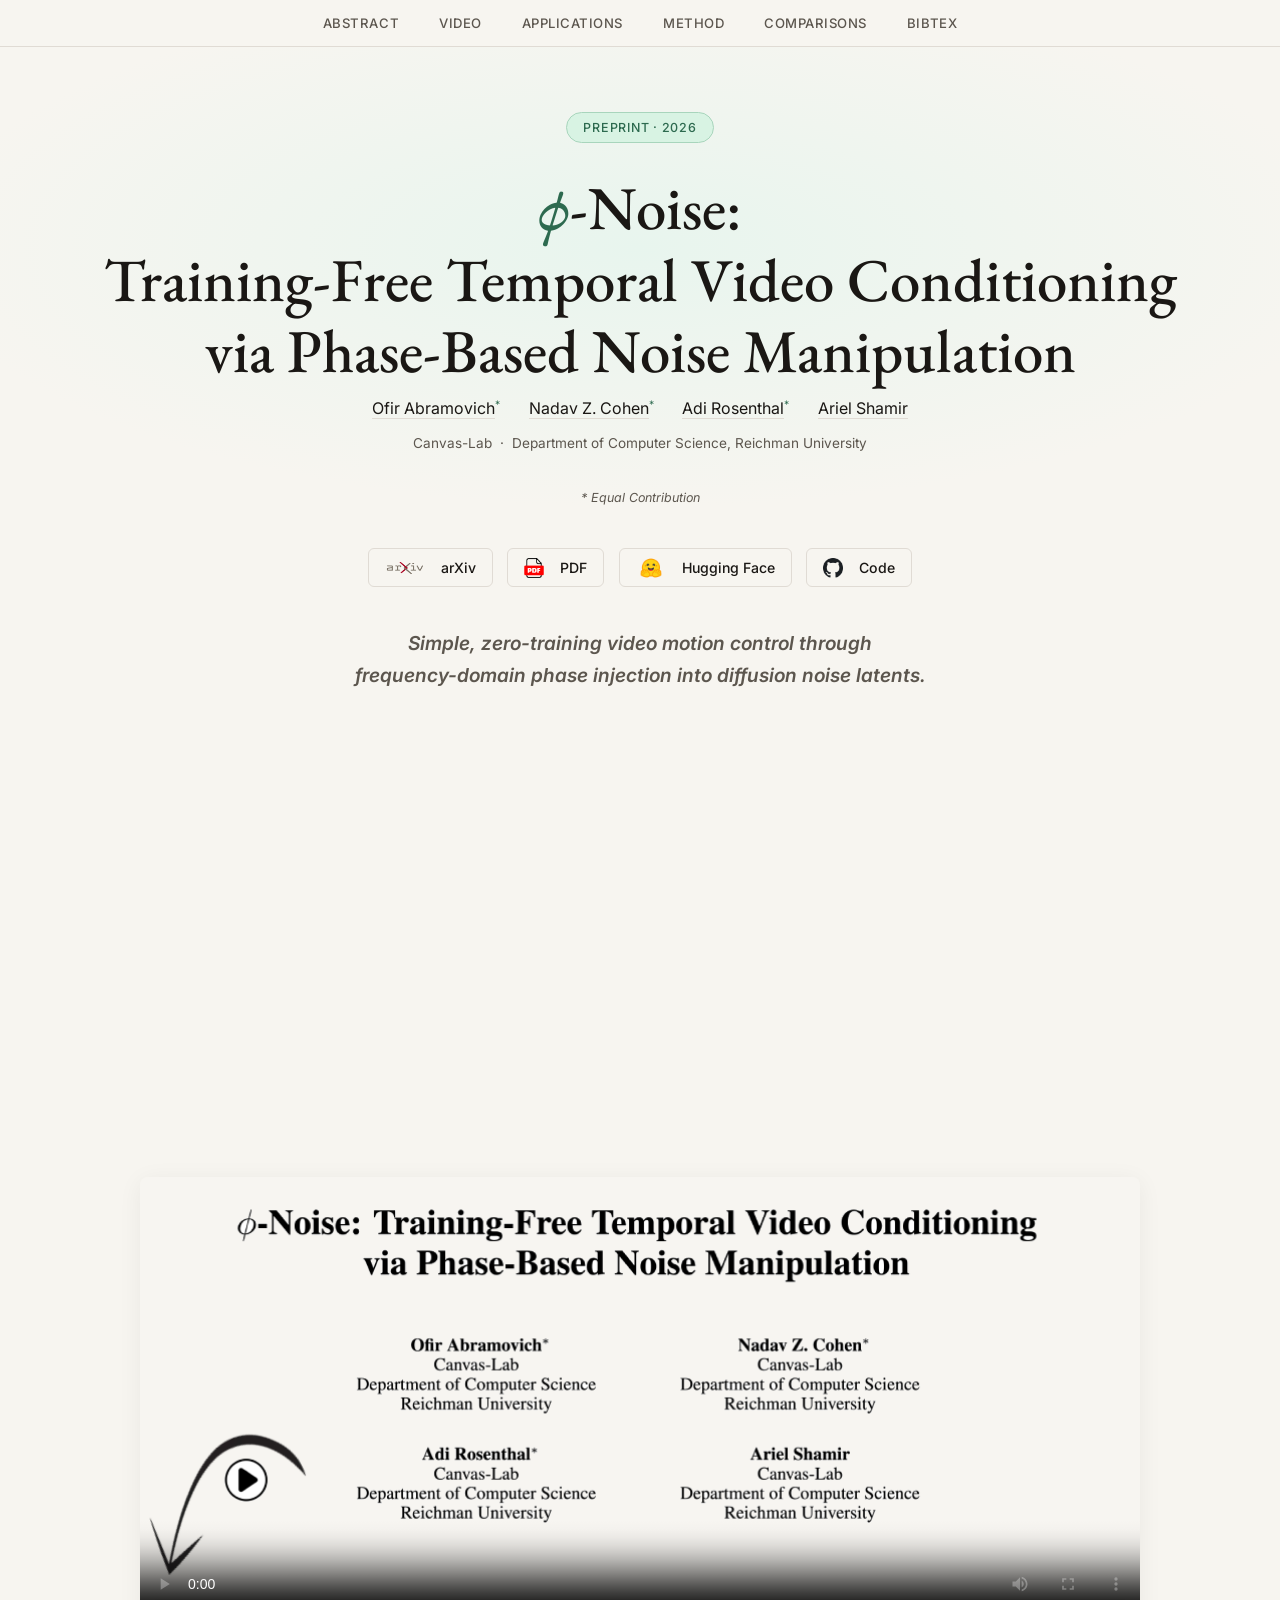
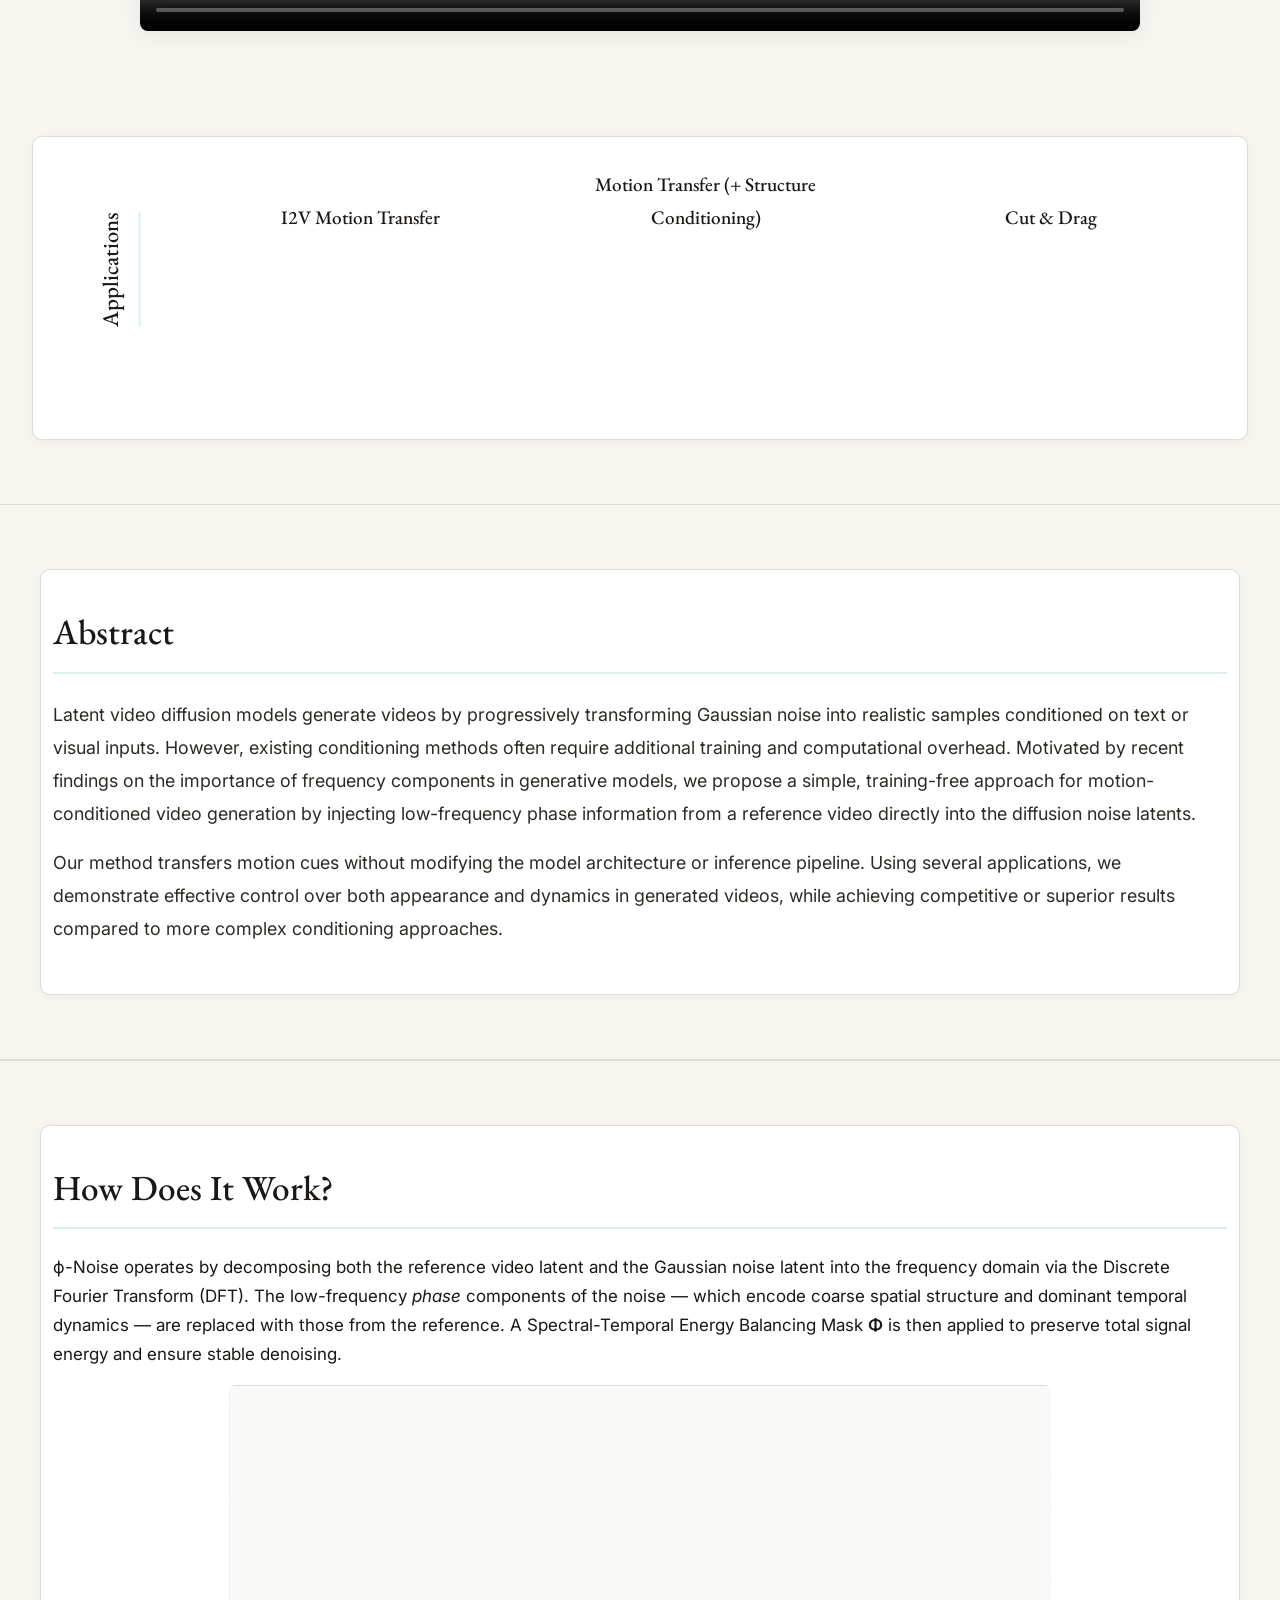
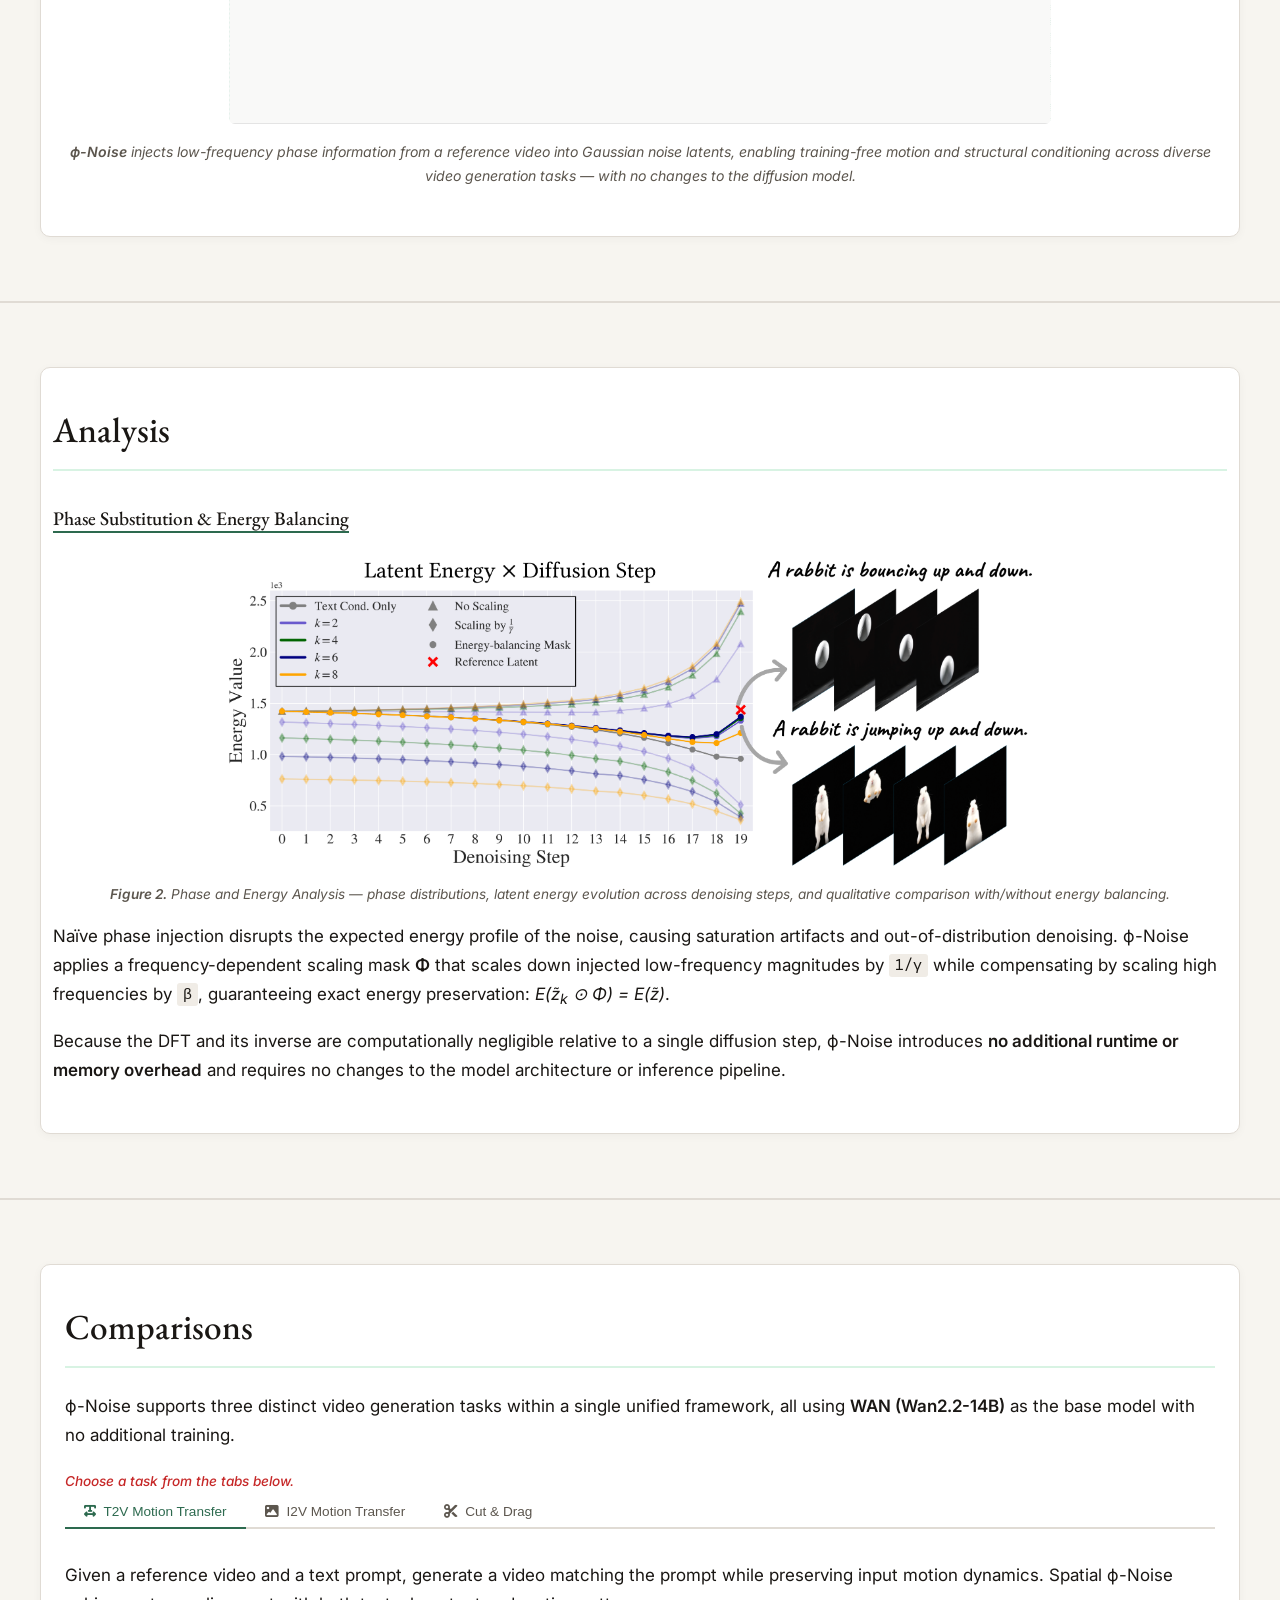
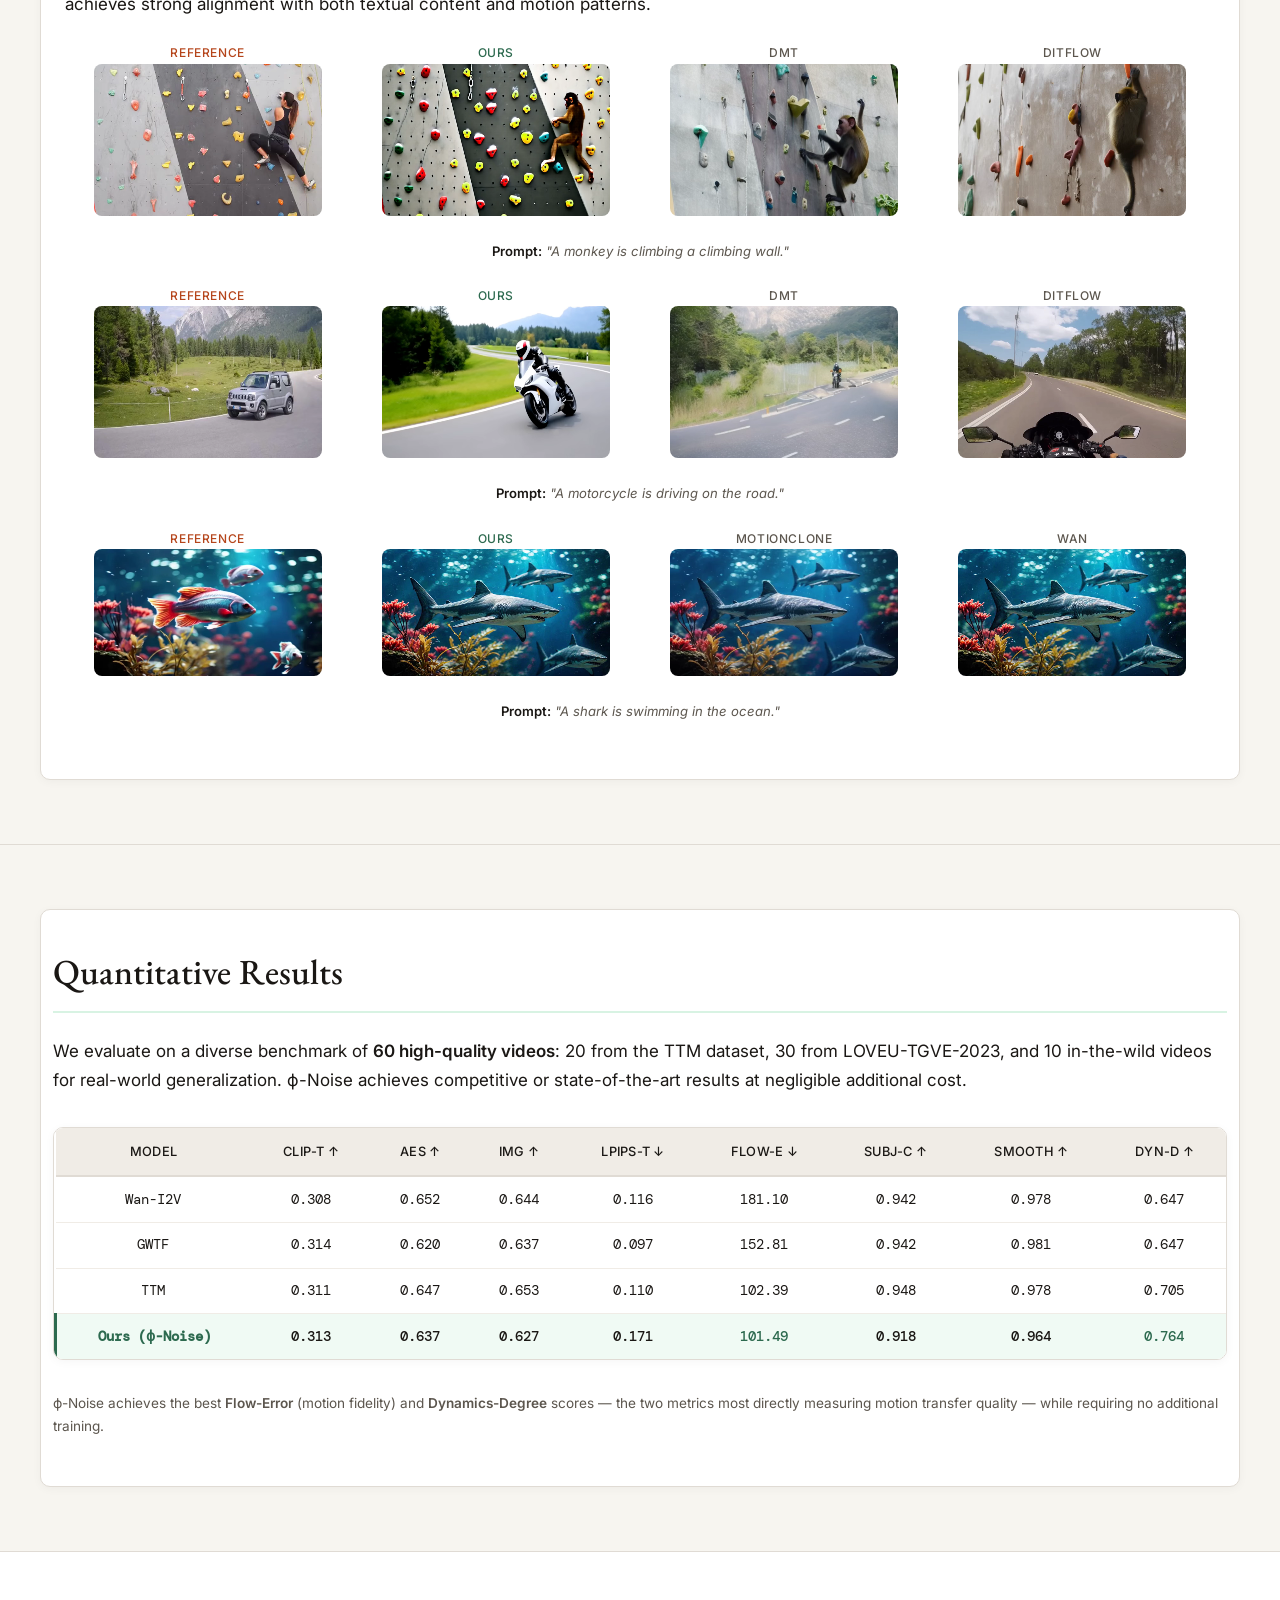
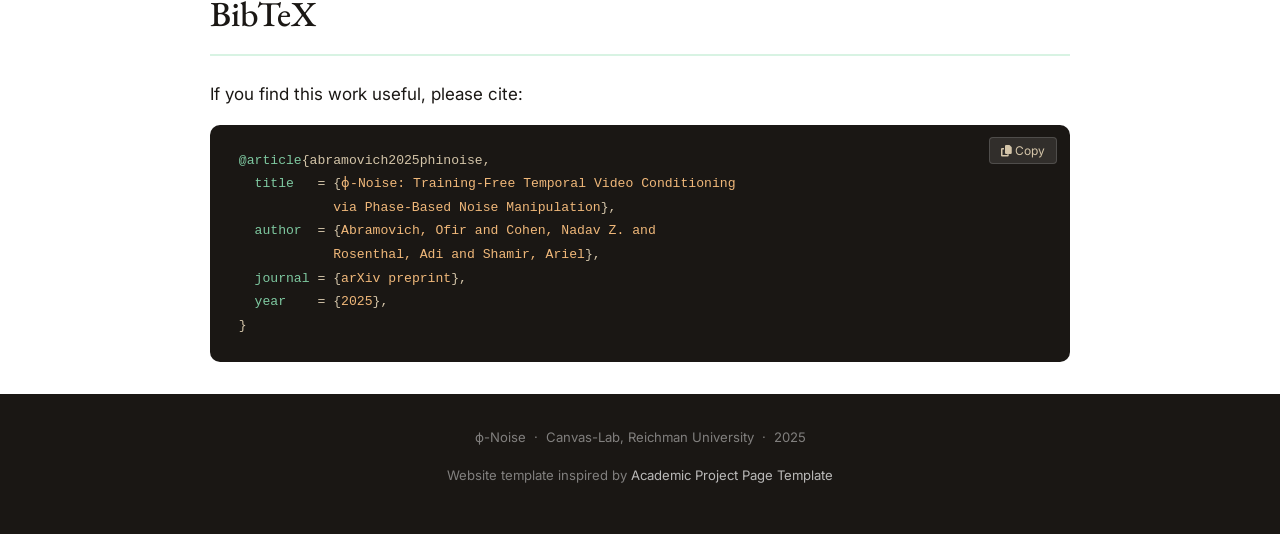
==== commit b576d36a: "clean css and arange section ids" ====
--- a/index.html
+++ b/index.html
@@ -46,10 +46,10 @@
   </h1>
 
   <div class="authors">
-    <span class="author"><a href="#">Ofir Abramovich</a><sup>*</sup></span>
-    <span class="author"><a href="#">Nadav Z. Cohen</a><sup>*</sup></span>
-    <span class="author"><a href="#">Adi Rosenthal</a><sup>*</sup></span>
-    <span class="author"><a href="#">Ariel Shamir</a></span>
+    <span class="author"><a href="https://ofir1080.github.io/personal-webpage/">Ofir Abramovich</a><sup>*</sup></span>
+    <span class="author"><a href="https://nadavc220.github.io/">Nadav Z. Cohen</a><sup>*</sup></span>
+    <span class="author"><a href="https://www.linkedin.com/in/adi-rosenthal-24a3291aa/">Adi Rosenthal</a><sup>*</sup></span>
+    <span class="author"><a href="https://faculty.runi.ac.il/arik/site/index.html">Ariel Shamir</a></span>
   </div>
 
   <div class="affiliations">
@@ -59,21 +59,21 @@
   <div class="equal-contrib">* Equal Contribution</div>
 
   <div class="ctas">
-    <a class="btn btn-outline" href="https://arxiv.org/" target="_blank" rel="noopener noreferrer">
+    <a class="btn btn-outline" href="http://arxiv.org/abs/2605.24509" target="_blank" rel="noopener noreferrer">
+      <img style="width: 40px; height: 30px"; class="site-icon" src="static/icons/arxiv.png" alt="arXiv logo" />
+      arXiv
+    </a>
+    <a class="btn btn-outline" href="http://arxiv.org/pdf/2605.24509" target="_blank" rel="noopener noreferrer">
       <img style="width: 20px; height: 20px"; class="site-icon" src="static/icons/pdf.png" alt="PDF logo" />
       PDF
-    </a>
-    <a class="btn btn-outline" href="https://github.com/" target="_blank" rel="noopener noreferrer">
-      <img style="width: 20px; height: 20px"; class="site-icon" src="static/icons/github.png" alt="GitHub logo" />
-      Code
-    </a>
-    <a class="btn btn-outline" href="https://arxiv.org/" target="_blank" rel="noopener noreferrer">
-      <img style="width: 40px; height: 30px"; class="site-icon" src="static/icons/arxiv.png" alt="arXiv logo" />
-      arXiv
     </a>
     <a class="btn btn-outline" href="https://huggingface.co/" target="_blank" rel="noopener noreferrer">
       <img style="width: 30px; height: 30px"; class="site-icon" src="static/icons/huggingface.png" alt="Hugging Face logo" />
       Hugging Face
+    </a>
+    <a class="btn btn-outline" href="#" target="_blank" rel="noopener noreferrer">
+      <img style="width: 20px; height: 20px"; class="site-icon" src="static/icons/github.png" alt="GitHub logo" />
+      Code
     </a>
     <!-- <a class="btn btn-outline" href="#">
       <i class="fas fa-database"></i> Dataset
@@ -140,9 +140,9 @@
   </div><!-- /teaser -->
 </section>
 
-<section id="overview">
-  <div class="overview-grid">
-    <article id="abstract" class="overview-card overview-abstract">
+<section id="abstract">
+  <div class="method-figure">
+    <!-- <article id="abstract" class="overview-card overview-abstract"> -->
       <h2>Abstract</h2>
       <p class="abstract-text">
         Latent video diffusion models generate videos by progressively transforming Gaussian noise
@@ -158,9 +158,11 @@
         and dynamics in generated videos, while achieving competitive or superior results compared
         to more complex conditioning approaches.
       </p>
-    </article>
-
-    <div class="overview-card overview-how">
+    <!-- </article> -->
+</section> 
+
+<section id="method">
+    <div class="method-figure">
       <h2>How Does It Work?</h2>
       <p>
         ϕ-Noise operates by decomposing both the reference video latent and the Gaussian noise
@@ -179,9 +181,8 @@
         across diverse video generation tasks — with no changes to the diffusion model.
       </p>
     </div>
-
-  </div>
-</section><!-- /overview -->
+  </div>
+</section>
 
 
 <!-- ════════════════════════════════════════
@@ -218,7 +219,7 @@
         <h2>Analysis</h2>
         <h3 class="underlined">Phase Substitution &amp; Energy Balancing</h3>
 
-            <img src="assets/analysis.png"
+            <img src="static/analysis.png"
               alt="ϕ-Noise method overview figure"
               class="figure-image"/>
           <p class="fig-caption">
--- a/static/css/style.css
+++ b/static/css/style.css
@@ -1,8 +1,9 @@
 /* ═══════════════════════════════════════════════
-   ϕ-Noise Project Page — Main Stylesheet
+   ϕ-Noise Project Page — Main Stylesheet (cleaned)
+   - reorganized, deduplicated, and formatted for readability
    ═══════════════════════════════════════════════ */
 
-/* ─── Design Tokens ─── */
+/* ─── Design tokens ─── */
 :root {
   --bg:            #f7f5f0;
   --surface:       #ffffff;
@@ -28,7 +29,7 @@
   --shadow-lg:  0 8px 32px rgba(0,0,0,.09);
 }
 
-/* ─── Reset ─── */
+/* ─── Base / Reset ─── */
 *, *::before, *::after { box-sizing: border-box; margin: 0; padding: 0; }
 html { scroll-behavior: smooth; }
 
@@ -41,105 +42,46 @@
   -webkit-font-smoothing: antialiased;
 }
 
+section { padding: 2rem; }
+
 /* ─── Typography ─── */
-h1 {
-  font-family: var(--font-serif);
-  font-size: clamp(2.2rem, 5vw, 3.8rem);
-  font-weight: 500;
-  line-height: 1.18;
-  max-width: 1080px;
-  margin-bottom: 0.5rem;
-}
+h1 { font-family: var(--font-serif); font-size: clamp(2.2rem, 5vw, 3.8rem); font-weight: 500; line-height: 1.18; max-width: 1080px; margin-bottom: 0.5rem; }
 h1 .phi { color: var(--accent); font-style: italic; }
 
-h2 {
-  font-family: var(--font-serif);
-  font-size: clamp(1.6rem, 3vw, 2.2rem);
-  font-weight: 500;
-  margin-bottom: 1.5rem;
-  padding-bottom: 0.6rem;
-  border-bottom: 2px solid var(--accent-light);
-}
-
-h3 {
-  font-family: var(--font-serif);
-  font-size: 1.2rem;
-  font-weight: 500;
-  margin: 2rem 0 0.8rem;
-}
-
-/* Underline helper for headings */
-.underlined {
-  text-decoration: underline;
-  text-decoration-thickness: 2px;
-  text-underline-offset: 6px;
-  text-decoration-color: var(--accent);
-}
+h2 { font-family: var(--font-serif); font-size: clamp(1.6rem, 3vw, 2.2rem); font-weight: 500; margin-bottom: 1.5rem; padding-bottom: 0.6rem; border-bottom: 2px solid var(--accent-light); }
+
+h3 { font-family: var(--font-serif); font-size: 1.2rem; font-weight: 500; margin: 2rem 0 0.8rem; }
+
+.underlined { text-decoration: underline; text-decoration-thickness: 2px; text-underline-offset: 6px; text-decoration-color: var(--accent); }
 
 p { margin-bottom: 1rem; }
-
 em { font-style: italic; }
 strong { font-weight: 600; }
 
-code {
-  font-family: var(--font-mono);
-  background: #f0ece6;
-  padding: 0.1em 0.4em;
-  border-radius: 3px;
-  font-size: 0.88em;
-}
-
-/* ─── Layout Containers ─── */
-section { padding: 2rem 2rem; }
-
+code { font-family: var(--font-mono); background: #f0ece6; padding: 0.1em 0.4em; border-radius: 3px; font-size: 0.88em; }
+
+/* ─── Containers ─── */
 .container       { max-width: 860px;  margin: 0 auto; }
 .container-wide  { max-width: 1100px; margin: 0 auto; }
 .container-inner { max-width: 860px;  margin: 0 auto; }
 
 /* ─── Navigation ─── */
 #navbar {
-  position: fixed; top: 0; left: 0; right: 0; z-index: 100;
+  position: fixed; inset: 0 0 auto 0; z-index: 100;
   background: rgba(247,245,240,0.92);
   backdrop-filter: blur(12px);
   -webkit-backdrop-filter: blur(12px);
   border-bottom: 1px solid var(--border);
   display: flex; align-items: center; justify-content: center; gap: 2.5rem;
-  padding: 0.75rem 2rem;
-  font-size: 0.82rem; font-weight: 500;
-  letter-spacing: 0.04em; text-transform: uppercase;
+  padding: 0.75rem 2rem; font-size: 0.82rem; font-weight: 500; letter-spacing: 0.04em; text-transform: uppercase;
 }
 #navbar a { color: var(--ink-muted); text-decoration: none; transition: color .2s; }
 #navbar a:hover, #navbar a.active { color: var(--accent); }
 
 /* ─── Hero ─── */
-#hero {
-  min-height: 50vh;
-  display: flex; flex-direction: column; align-items: center; justify-content: center;
-  padding: 7rem 2rem 2rem;
-  text-align: center;
-  background: radial-gradient(ellipse 80% 60% at 50% 40%, #e8f5ee 0%, var(--bg) 70%);
-}
-
-.venue-badge {
-  display: inline-block;
-  background: var(--accent-light);
-  color: var(--accent);
-  border: 1px solid var(--accent-border);
-  border-radius: 50px;
-  padding: 0.25rem 1rem;
-  font-size: 0.78rem; font-weight: 500;
-  letter-spacing: 0.06em; text-transform: uppercase;
-  margin-bottom: 1.8rem;
-}
-
-.subtitle {
-  /* font-family: var(--font-serif); */
-  font-size: clamp(1rem, 2vw, 1.3rem);
-  color: var(--ink-muted);
-  font-style: italic;
-  max-width: 680px;
-  margin: 0.5rem auto 2.5rem;
-}
+#hero { min-height: 50vh; display:flex; flex-direction:column; align-items:center; justify-content:center; padding:7rem 2rem 2rem; text-align:center; background: radial-gradient(ellipse 80% 60% at 50% 40%, #e8f5ee 0%, var(--bg) 70%); }
+.venue-badge { display:inline-block; background:var(--accent-light); color:var(--accent); border:1px solid var(--accent-border); border-radius:50px; padding:0.25rem 1rem; font-size:0.78rem; font-weight:500; letter-spacing:0.06em; text-transform:uppercase; margin-bottom:1.8rem; }
+.subtitle { font-size: clamp(1rem, 2vw, 1.3rem); color: var(--ink-muted); font-style: italic; max-width: 680px; margin: 0.5rem auto 2.5rem; }
 
 /* utility */
 .text-center { text-align: center; }
@@ -151,410 +93,134 @@
 .teaser-item h3 { margin-top: 0; margin-bottom: 0.5rem; text-align: center; }
 
 /* Authors */
-.authors {
-  display: flex; flex-wrap: wrap; justify-content: center; gap: 0.5rem 1.8rem;
-  margin-bottom: 0.6rem;
-}
-.author { font-size: 1rem; }
-.author a {
-  color: var(--ink); text-decoration: none;
-  border-bottom: 1px solid var(--border);
-  transition: border-color .2s, color .2s;
-}
-.author a:hover { border-color: var(--accent); color: var(--accent); }
-sup { color: var(--accent); font-size: 0.65em; }
-
-.affiliations  { font-size: 0.85rem; color: var(--ink-muted); margin-bottom: 2rem; }
-.equal-contrib { font-size: 0.78rem; color: var(--ink-muted); font-style: italic; margin-bottom: 2.5rem; }
+.authors { display:flex; flex-wrap:wrap; justify-content:center; gap:0.5rem 1.8rem; margin-bottom:0.6rem; }
+.author { font-size:1rem; }
+.author a { color:var(--ink); text-decoration:none; border-bottom:1px solid var(--border); transition:border-color .2s, color .2s; }
+.author a:hover { border-color:var(--accent); color:var(--accent); }
+sup { color:var(--accent); font-size:0.65em; }
+.affiliations { font-size:0.85rem; color:var(--ink-muted); margin-bottom:2rem; }
+.equal-contrib { font-size:0.78rem; color:var(--ink-muted); font-style:italic; margin-bottom:2.5rem; }
 
 /* CTA Buttons */
-.ctas {
-  display: flex; flex-wrap: wrap; gap: 0.9rem; justify-content: center;
-}
-.btn {
-  display: inline-flex; align-items: center; gap: 0.5rem;
-  padding: 0.2rem 1.0rem;
-  border-radius: var(--radius-sm);
-  font-size: 0.88rem; font-weight: 500;
-  text-decoration: none;
-  transition: background .18s, color .18s, border-color .18s;
-  border: 1.5px solid transparent;
-  cursor: pointer;
-}
-.btn-primary  { background: var(--ink); color: #fff; }
-.btn-primary:hover  { background: var(--accent); }
-.btn-outline  { background: transparent; color: var(--ink); border-color: var(--border); }
-.btn-outline:hover  { border-color: var(--accent); color: var(--accent); }
-
-/* Small icon used in CTA buttons */
-.site-icon { width: 30px; height: 30px; vertical-align: middle; margin-right: 0.5rem; display: inline-block; }
+.ctas { display:flex; flex-wrap:wrap; gap:0.9rem; justify-content:center; }
+.btn { display:inline-flex; align-items:center; gap:0.5rem; padding:0.2rem 1.0rem; border-radius:var(--radius-sm); font-size:0.88rem; font-weight:500; text-decoration:none; transition: background .18s, color .18s, border-color .18s; border:1.5px solid transparent; cursor:pointer; }
+.btn-primary { background:var(--ink); color:#fff; }
+.btn-primary:hover { background:var(--accent); }
+.btn-outline { background:transparent; color:var(--ink); border-color:var(--border); }
+.btn-outline:hover { border-color:var(--accent); color:var(--accent); }
+.site-icon { width:30px; height:30px; vertical-align:middle; margin-right:0.5rem; display:inline-block; }
 
 /* ─── Teaser ─── */
-#teaser {
-  max-width: 960px; margin: 0 auto 5rem; padding: 0 2rem;
-}
-.teaser-frame {
-  background: var(--surface);
-  border: 1px solid var(--border);
-  border-radius: var(--radius-lg);
-  padding: 1.5rem;
-  box-shadow: var(--shadow-md);
-}
-.teaser-caption {
-  margin-top: 1rem;
-  font-size: 0.88rem; color: var(--ink-muted);
-  text-align: center; font-style: italic;
-}
+#teaser { max-width:960px; margin:0 auto 5rem; padding:0 2rem; }
+.teaser-frame { background:var(--surface); border:1px solid var(--border); border-radius:var(--radius-lg); padding:1.5rem; box-shadow:var(--shadow-md); }
+.teaser-caption { margin-top:1rem; font-size:0.88rem; color:var(--ink-muted); text-align:center; font-style:italic; }
 
 /* Video gallery styles */
-.gallery-grid {
-  display: grid;
-  grid-template-columns: repeat(3, 1fr);
-  gap: 1rem;
-  margin-top: 1rem;
-}
-.gallery-card {
-  background: var(--surface);
-  border: 1px solid var(--border);
-  border-radius: var(--radius-md);
-  padding: 0.6rem;
-  box-shadow: var(--shadow-sm);
-  display: flex;
-  flex-direction: column;
-  align-items: center;
-}
-.gallery-video { width: 100%; height: auto; border-radius: 6px; display: block; }
-.card-caption { margin-top: 0.5rem; font-size: 0.9rem; color: var(--ink-muted); }
-
-@media (max-width: 900px) {
-  .gallery-grid { grid-template-columns: repeat(2, 1fr); }
-}
-@media (max-width: 480px) {
-  .gallery-grid { grid-template-columns: 1fr; }
-}
-
-/* ─── Abstract ─── */
-#overview {
-  background: var(--surface);
-  border-top: 1px solid var(--border);
-  border-bottom: 1px solid var(--border);
-}
-
-.overview-grid {
-  display: grid;
-  grid-template-columns: minmax(0, 1fr) minmax(0, 1fr);
-  gap: 1.5rem;
-  align-items: start;
-}
-
-.overview-card {
-  background: var(--surface);
-  border: 1px solid var(--border);
-  border-radius: var(--radius-md);
-  padding: 2rem;
-  box-shadow: var(--shadow-sm);
-}
-
-.overview-card .teaser-caption {
-  margin-bottom: 0;
-}
-
-#abstract {
-  background: var(--surface);
-}
-.abstract-text {
-  /* font-family: var(--font-serif); */
-  font-size: 1.12rem;
-  line-height: 1.85;
-  color: #2d2a26;
-}
-
-/* ─── Method ─── */
-#method { background: var(--bg); }
-
-.method-figure {
-  background: var(--surface);
-  border: 1px solid var(--border);
-  border-radius: var(--radius-md);
-  padding: 2rem;
-  box-shadow: var(--shadow-sm);
-  margin: 2rem 0;
-}
-.pipeline-diagram {
-  background: linear-gradient(135deg, #eef7f1, #fdf9f7);
-  border-radius: 8px;
-  padding: 2rem;
-  display: flex; align-items: center; justify-content: center;
-  flex-wrap: wrap; gap: 0.5rem;
-  min-height: 180px;
-}
-.pipe-row {
-  width: 100%; display: flex; align-items: center;
-  justify-content: center; gap: 0.5rem; flex-wrap: wrap;
-}
-.pipe-box {
-  background: white;
-  border: 1.5px solid var(--border);
-  border-radius: var(--radius-sm);
-  padding: 0.6rem 1rem;
-  font-size: 0.82rem;
-  font-family: var(--font-mono);
-  text-align: center; min-width: 110px;
-}
-.pipe-box.highlight {
-  border-color: var(--accent);
-  background: var(--accent-light);
-  color: var(--accent); font-weight: 500;
-}
-.pipe-arrow { color: var(--ink-muted); font-size: 1.1rem; }
-.fig-caption {
-  font-size: 0.85rem; color: var(--ink-muted);
-  margin-top: 1rem; text-align: center; font-style: italic;
-}
+.gallery-grid { display:grid; grid-template-columns: repeat(3,1fr); gap:1rem; margin-top:1rem; }
+.gallery-card { background:var(--surface); border:1px solid var(--border); border-radius:var(--radius-md); padding:0.6rem; box-shadow:var(--shadow-sm); display:flex; flex-direction:column; align-items:center; }
+.gallery-video { width:100%; height:auto; border-radius:6px; display:block; }
+.card-caption { margin-top:0.5rem; font-size:0.9rem; color:var(--ink-muted); }
+
+@media (max-width: 900px) { .gallery-grid { grid-template-columns: repeat(2,1fr); } }
+@media (max-width: 480px) { .gallery-grid { grid-template-columns: 1fr; } }
+
+/* ─── Abstract / Overview / Method ─── */
+.overview-grid { display:grid; grid-template-columns: repeat(2, minmax(0,1fr)); gap:1.5rem; align-items:start; }
+.overview-card { background:var(--surface); border:1px solid var(--border); border-radius:var(--radius-md); padding:2rem; box-shadow:var(--shadow-sm); }
+.overview-card .teaser-caption { margin-bottom:0; }
+.abstract-text { font-size:1.12rem; line-height:1.85; color:#2d2a26; }
+
+#abstract #method { background: var(--surface); }
+.method-figure { background:var(--surface); border:1px solid var(--border); border-radius:var(--radius-md); padding:2rem; box-shadow:var(--shadow-sm); margin:2rem 0; }
+.pipeline-diagram { background:linear-gradient(135deg,#eef7f1,#fdf9f7); border-radius:8px; padding:2rem; display:flex; align-items:center; justify-content:center; flex-wrap:wrap; gap:0.5rem; min-height:180px; }
+.pipe-row { width:100%; display:flex; align-items:center; justify-content:center; gap:0.5rem; flex-wrap:wrap; }
+.pipe-box { background:white; border:1.5px solid var(--border); border-radius:var(--radius-sm); padding:0.6rem 1rem; font-size:0.82rem; font-family:var(--font-mono); text-align:center; min-width:110px; }
+.pipe-box.highlight { border-color:var(--accent); background:var(--accent-light); color:var(--accent); font-weight:500; }
+.pipe-arrow { color:var(--ink-muted); font-size:1.1rem; }
+.fig-caption { font-size:0.85rem; color:var(--ink-muted); margin-top:1rem; text-align:center; font-style:italic; }
 
 /* ─── Video Components ─── */
-
-/* Generic placeholder used where real videos will go */
-.video-placeholder {
-  position: relative;
-  width: 100%; border-radius: var(--radius-md);
-  background: linear-gradient(135deg, #e8f5ee 0%, #eee8e2 100%);
-  overflow: hidden;
-  display: flex; flex-direction: column;
-  align-items: center; justify-content: center; gap: 0.6rem;
-  color: var(--ink-muted);
-  aspect-ratio: 16/9;
-}
-.video-placeholder .play-icon {
-  width: 52px; height: 52px; border-radius: 50%;
-  background: rgba(45,106,79,0.12);
-  border: 2px solid var(--accent-border);
-  display: flex; align-items: center; justify-content: center;
-  color: var(--accent); font-size: 1.3rem;
-  transition: background .2s, transform .2s;
-}
-.video-placeholder:hover .play-icon {
-  background: rgba(45,106,79,0.22); transform: scale(1.08);
-}
-.video-placeholder .ph-label {
-  font-size: 0.78rem; font-family: var(--font-mono);
-  opacity: 0.6; max-width: 160px; text-align: center;
-}
-
-/* Reusable responsive video helpers */
-.responsive-video {
-  width: 100%;
-  border-radius: 8px;
-  display: block;
-  margin: 0 auto;
-  height: auto;
-}
-
-.comparison-video {
-  width: 80%;
-  height: auto;
-  display: block;
-  margin: 0 auto;
-  border-radius: 8px;
-}
-
-.figure-image {
-  width: 70%;
-  height: auto;
-  border-radius: 6px;
-  display: block;
-  margin: 0 auto;
-}
-
-/* Teaser placeholder (taller) */
-.teaser-placeholder {
-  height: 360px;
-  background: linear-gradient(135deg, #e8f5ee 0%, #d4eddb 100%);
-  border-radius: 8px;
-  display: flex; flex-direction: column;
-  align-items: center; justify-content: center; gap: 1rem;
-  color: var(--accent);
-  font-size: 0.9rem;
-}
-.teaser-placeholder i { font-size: 3rem; opacity: 0.45; }
-
-/* Comparison grid: ref | ours | baseline side by side */
-.comparison-row {
-  display: grid; gap: 0.2rem; margin: 1.5rem 0;
-}
+.video-placeholder { position:relative; width:100%; border-radius:var(--radius-md); background:linear-gradient(135deg,#e8f5ee 0%,#eee8e2 100%); overflow:hidden; display:flex; flex-direction:column; align-items:center; justify-content:center; gap:0.6rem; color:var(--ink-muted); aspect-ratio:16/9; }
+.video-placeholder .play-icon { width:52px; height:52px; border-radius:50%; background:rgba(45,106,79,0.12); border:2px solid var(--accent-border); display:flex; align-items:center; justify-content:center; color:var(--accent); font-size:1.3rem; transition: background .2s, transform .2s; }
+.video-placeholder:hover .play-icon { background:rgba(45,106,79,0.22); transform:scale(1.08); }
+.video-placeholder .ph-label { font-size:0.78rem; font-family:var(--font-mono); opacity:0.6; max-width:160px; text-align:center; }
+
+.responsive-video { width:100%; border-radius:8px; display:block; margin:0 auto; height:auto; }
+.comparison-video { width:80%; height:auto; display:block; margin:0 auto; border-radius:8px; }
+.figure-image { width:70%; height:auto; border-radius:6px; display:block; margin:0 auto; }
+.teaser-placeholder { height:360px; background:linear-gradient(135deg,#e8f5ee 0%,#d4eddb 100%); border-radius:8px; display:flex; flex-direction:column; align-items:center; justify-content:center; gap:1rem; color:var(--accent); font-size:0.9rem; }
+.teaser-placeholder i { font-size:3rem; opacity:0.45; }
+
+/* ─── Comparison grid ─── */
+.comparison-row { display:grid; gap:0.2rem; margin:1.5rem 0; }
 .comparison-row.cols-2 { grid-template-columns: 1fr 1fr; }
-.comparison-row.cols-3 { grid-template-columns: repeat(3, 1fr); }
-.comparison-row.cols-4 { grid-template-columns: repeat(4, 1fr); }
-
-.video-cell { display: flex; flex-direction: column; gap: 0.0rem; }
-.video-cell .cell-label {
-  font-size: 0.75rem; font-weight: 500; text-transform: uppercase;
-  letter-spacing: 0.05em; color: var(--ink-muted);
-  text-align: center;
-}
-.video-cell .cell-label.label-ours { color: var(--accent); }
-.video-cell .cell-label.label-ref  { color: var(--accent2); }
-
-.video-cell .video-placeholder { aspect-ratio: 16/9; }
-
-/* Row caption / prompt */
-.prompt-tag {
-  font-size: 0.82rem; color: var(--ink-muted);
-  font-style: italic; text-align: center;
-  margin-top: 0.5rem; margin-bottom: 1.5rem;
-}
-.prompt-tag strong { color: var(--ink); font-style: normal; }
-
-/* Tab selector for application sections */
-.tab-bar {
-  display: flex; gap: 0; border-bottom: 2px solid var(--border);
-  margin-bottom: 2rem;
-  /* overflow-x: auto; */
-}
-.tab-btn {
-  padding: 0.55rem 1.2rem;
-  font-size: 0.85rem; font-weight: 500;
-  background: none; border: none; border-bottom: 2px solid transparent;
-  cursor: pointer; color: var(--ink-muted);
-  margin-bottom: -2px; white-space: nowrap;
-  transition: color .15s, border-color .15s;
-}
-.tab-btn:hover { color: var(--ink); }
-.tab-btn.active { color: var(--accent); border-bottom-color: var(--accent); }
-
-.tab-panel { display: none; }
-.tab-panel.active { display: block; }
-
-.results-subhead {
-  margin-top: 2rem;
-  font-size: 1rem;
-  color: var(--ink-muted);
-}
-
-.muted-small { font-size: 0.85rem; color: var(--ink-muted); }
-
-/* ─── comparisons ─── */
-#comparisons {
-  background: var(--surface);
-  border-top: 1px solid var(--border);
-  border-bottom: 1px solid var(--border);
-}
-
-/* ─── Results ─── */
+.comparison-row.cols-3 { grid-template-columns: repeat(3,1fr); }
+.comparison-row.cols-4 { grid-template-columns: repeat(4,1fr); }
+
+.video-cell { display:flex; flex-direction:column; gap:0; }
+.video-cell .cell-label { font-size:0.75rem; font-weight:500; text-transform:uppercase; letter-spacing:0.05em; color:var(--ink-muted); text-align:center; }
+.video-cell .cell-label.label-ours { color:var(--accent); }
+.video-cell .cell-label.label-ref  { color:var(--accent2); }
+.video-cell .video-placeholder { aspect-ratio:16/9; }
+
+.prompt-tag { font-size:0.82rem; color:var(--ink-muted); font-style:italic; text-align:center; margin-top:0.5rem; margin-bottom:1.5rem; }
+.prompt-tag strong { color:var(--ink); font-style:normal; }
+
+/* Tabs */
+.tab-bar { display:flex; gap:0; border-bottom:2px solid var(--border); margin-bottom:2rem; }
+.tab-btn { padding:0.55rem 1.2rem; font-size:0.85rem; font-weight:500; background:none; border:none; border-bottom:2px solid transparent; cursor:pointer; color:var(--ink-muted); margin-bottom:-2px; white-space:nowrap; transition: color .15s, border-color .15s; }
+.tab-btn:hover { color:var(--ink); }
+.tab-btn.active { color:var(--accent); border-bottom-color:var(--accent); }
+.tab-panel { display:none; }
+.tab-panel.active { display:block; }
+.results-subhead { margin-top:2rem; font-size:1rem; color:var(--ink-muted); }
+.muted-small { font-size:0.85rem; color:var(--ink-muted); }
+
+/* Comparisons / Results */
 #comparisons { background: var(--bg); }
-
-.results-table-wrap {
-  overflow-x: auto; margin: 2rem 0;
-  border: 1px solid var(--border); border-radius: var(--radius-md);
-  box-shadow: var(--shadow-sm);
-}
-table {
-  width: 100%; border-collapse: collapse;
-  font-size: 0.88rem; font-family: var(--font-mono);
-  background: var(--surface);
-}
-thead { background: #f0ece6; }
-th {
-  padding: 0.8rem 1.1rem; text-align: center;
-  font-weight: 500; letter-spacing: 0.02em;
-  border-bottom: 2px solid var(--border);
-  font-family: var(--font-sans); font-size: 0.8rem; text-transform: uppercase;
-}
-td {
-  padding: 0.65rem 1.1rem; text-align: center;
-  border-bottom: 1px solid #f0ece6;
-}
-tr:last-child td { border-bottom: none; }
-tr.ours td { background: #f0faf4; font-weight: 500; }
-tr.ours td:first-child { color: var(--accent); border-left: 3px solid var(--accent); }
-.best { color: var(--accent); font-weight: 700; }
-
-/* ─── BibTeX ─── */
-#bibtex {
-  background: var(--surface);
-  border-top: 1px solid var(--border);
-}
-.bibtex-block {
-  position: relative;
-  background: var(--code-bg);
-  color: var(--code-fg);
-  border-radius: var(--radius-md);
-  padding: 1.5rem 1.8rem;
-  font-family: var(--font-mono);
-  font-size: 0.82rem; line-height: 1.8;
-  overflow-x: auto;
-}
-.bibtex-block .kw  { color: #7ec8a0; }
-.bibtex-block .val { color: #f0b87a; }
-.copy-btn {
-  position: absolute; top: 0.8rem; right: 0.8rem;
-  background: rgba(255,255,255,.1);
-  border: 1px solid rgba(255,255,255,.15);
-  color: var(--code-fg); border-radius: 4px;
-  padding: 0.3rem 0.7rem; font-size: 0.75rem;
-  cursor: pointer; transition: background .15s;
-  font-family: var(--font-sans);
-}
-.copy-btn:hover { background: rgba(255,255,255,.2); }
-
-/* ─── Footer ─── */
-footer {
-  background: var(--ink);
-  color: rgba(255,255,255,.45);
-  text-align: center;
-  padding: 2rem;
-  font-size: 0.82rem;
-}
-footer a { color: rgba(255,255,255,.7); text-decoration: none; }
-footer a:hover { color: #fff; }
-footer p + p { margin-top: 0.4rem; }
-
-/* ─── Responsive ─── */
+#abstract, #method, #analysis, #comparisons { border-top:1px solid var(--border); border-bottom:1px solid var(--border); }
+
+.results-table-wrap { overflow-x:auto; margin:2rem 0; border:1px solid var(--border); border-radius:var(--radius-md); box-shadow:var(--shadow-sm); }
+table { width:100%; border-collapse:collapse; font-size:0.88rem; font-family:var(--font-mono); background:var(--surface); }
+thead { background:#f0ece6; }
+th { padding:0.8rem 1.1rem; text-align:center; font-weight:500; letter-spacing:0.02em; border-bottom:2px solid var(--border); font-family:var(--font-sans); font-size:0.8rem; text-transform:uppercase; }
+td { padding:0.65rem 1.1rem; text-align:center; border-bottom:1px solid #f0ece6; }
+tr:last-child td { border-bottom:none; }
+tr.ours td { background:#f0faf4; font-weight:500; }
+tr.ours td:first-child { color:var(--accent); border-left:3px solid var(--accent); }
+.best { color:var(--accent); font-weight:700; }
+
+/* BibTeX */
+#bibtex { background:var(--surface); border-top:1px solid var(--border); }
+.bibtex-block { position:relative; background:var(--code-bg); color:var(--code-fg); border-radius:var(--radius-md); padding:1.5rem 1.8rem; font-family:var(--font-mono); font-size:0.82rem; line-height:1.8; overflow-x:auto; }
+.bibtex-block .kw { color:#7ec8a0; }
+.bibtex-block .val { color:#f0b87a; }
+.copy-btn { position:absolute; top:0.8rem; right:0.8rem; background:rgba(255,255,255,.1); border:1px solid rgba(255,255,255,.15); color:var(--code-fg); border-radius:4px; padding:0.3rem 0.7rem; font-size:0.75rem; cursor:pointer; transition:background .15s; font-family:var(--font-sans); }
+.copy-btn:hover { background:rgba(255,255,255,.2); }
+
+/* Footer */
+footer { background:var(--ink); color:rgba(255,255,255,.45); text-align:center; padding:2rem; font-size:0.82rem; }
+footer a { color:rgba(255,255,255,.7); text-decoration:none; }
+footer a:hover { color:#fff; }
+footer p + p { margin-top:0.4rem; }
+
+/* Utilities */
+.text-red { color:#c62828; font-weight:500; font-style:italic; font-size:0.85rem; }
+.project-video-container { max-width:1000px; margin:0 auto; text-align:center; }
+.project-video { width:100%; height:auto; border-radius:8px; box-shadow:var(--shadow-md); }
+.project-video + .card-caption { color:var(--ink-muted); font-size:0.9rem; }
+
+/* Responsive */
+@media (max-width: 900px) { .gallery-grid { grid-template-columns: repeat(2,1fr); } }
 @media (max-width: 700px) {
-  #navbar { gap: 1.2rem; font-size: 0.75rem; }
+  #navbar { gap:1.2rem; font-size:0.75rem; }
   .comparison-row.cols-4 { grid-template-columns: repeat(2,1fr); }
   .comparison-row.cols-3 { grid-template-columns: 1fr 1fr; }
   .pipeline-diagram { flex-direction: column; }
   .overview-grid { grid-template-columns: 1fr; }
 }
-@media (max-width: 480px) {
-  .comparison-row.cols-3,
-  .comparison-row.cols-4 { grid-template-columns: 1fr; }
-}
-
-/* Narrow analysis and applications for improved readability */
-/* Narrow analysis, method and results containers for improved readability */
-#analysis .method-figure,
-#method .method-figure,
-#comparisons .method-figure {
-  max-width: 1200px;
-  margin-left: auto;
-  margin-right: auto;
-  padding-left: 0.75rem;
-  padding-right: 0.75rem;
-}
-
-/* Applications container narrower and comparison grid stacks on small width */
-#comparisons .method-figure,
-#comparisons .container {
-  max-width: 1200px !important;
-  margin-left: auto;
-  margin-right: auto;
-  padding-left: 0.5rem;
-  padding-right: 0.5rem;
-}
-
-/* #applications .comparison-row.cols-4 { grid-template-columns: 1fr; } */
-.text-red {
-  color: #c62828;
-  font-weight: 500;
-  /* italic */
-  font-style: italic;
-  /* font size */
-  font-size: 0.85rem;
-}
-
-/* Project video styles */
-.project-video-container { max-width: 1000px; margin: 0rem auto; text-align: center; }
-.project-video { width: 100%; height: auto; border-radius: 8px; box-shadow: var(--shadow-md); }
-.project-video + .card-caption { color: var(--ink-muted); font-size: 0.9rem; }
+@media (max-width: 480px) { .comparison-row.cols-3, .comparison-row.cols-4 { grid-template-columns: 1fr; } .gallery-grid { grid-template-columns: 1fr; } }
+
+/* Narrow containers for readability */
+#abstract .method-figure, #analysis .method-figure, #method .method-figure, #results .method-figure, #comparisons .method-figure { max-width:1200px; margin-left:auto; margin-right:auto; padding-left:0.75rem; padding-right:0.75rem; }
+#comparisons .method-figure, #comparisons .container { max-width:1200px !important; margin-left:auto; margin-right:auto; padding-left:1.5rem; padding-right:1.5rem; }
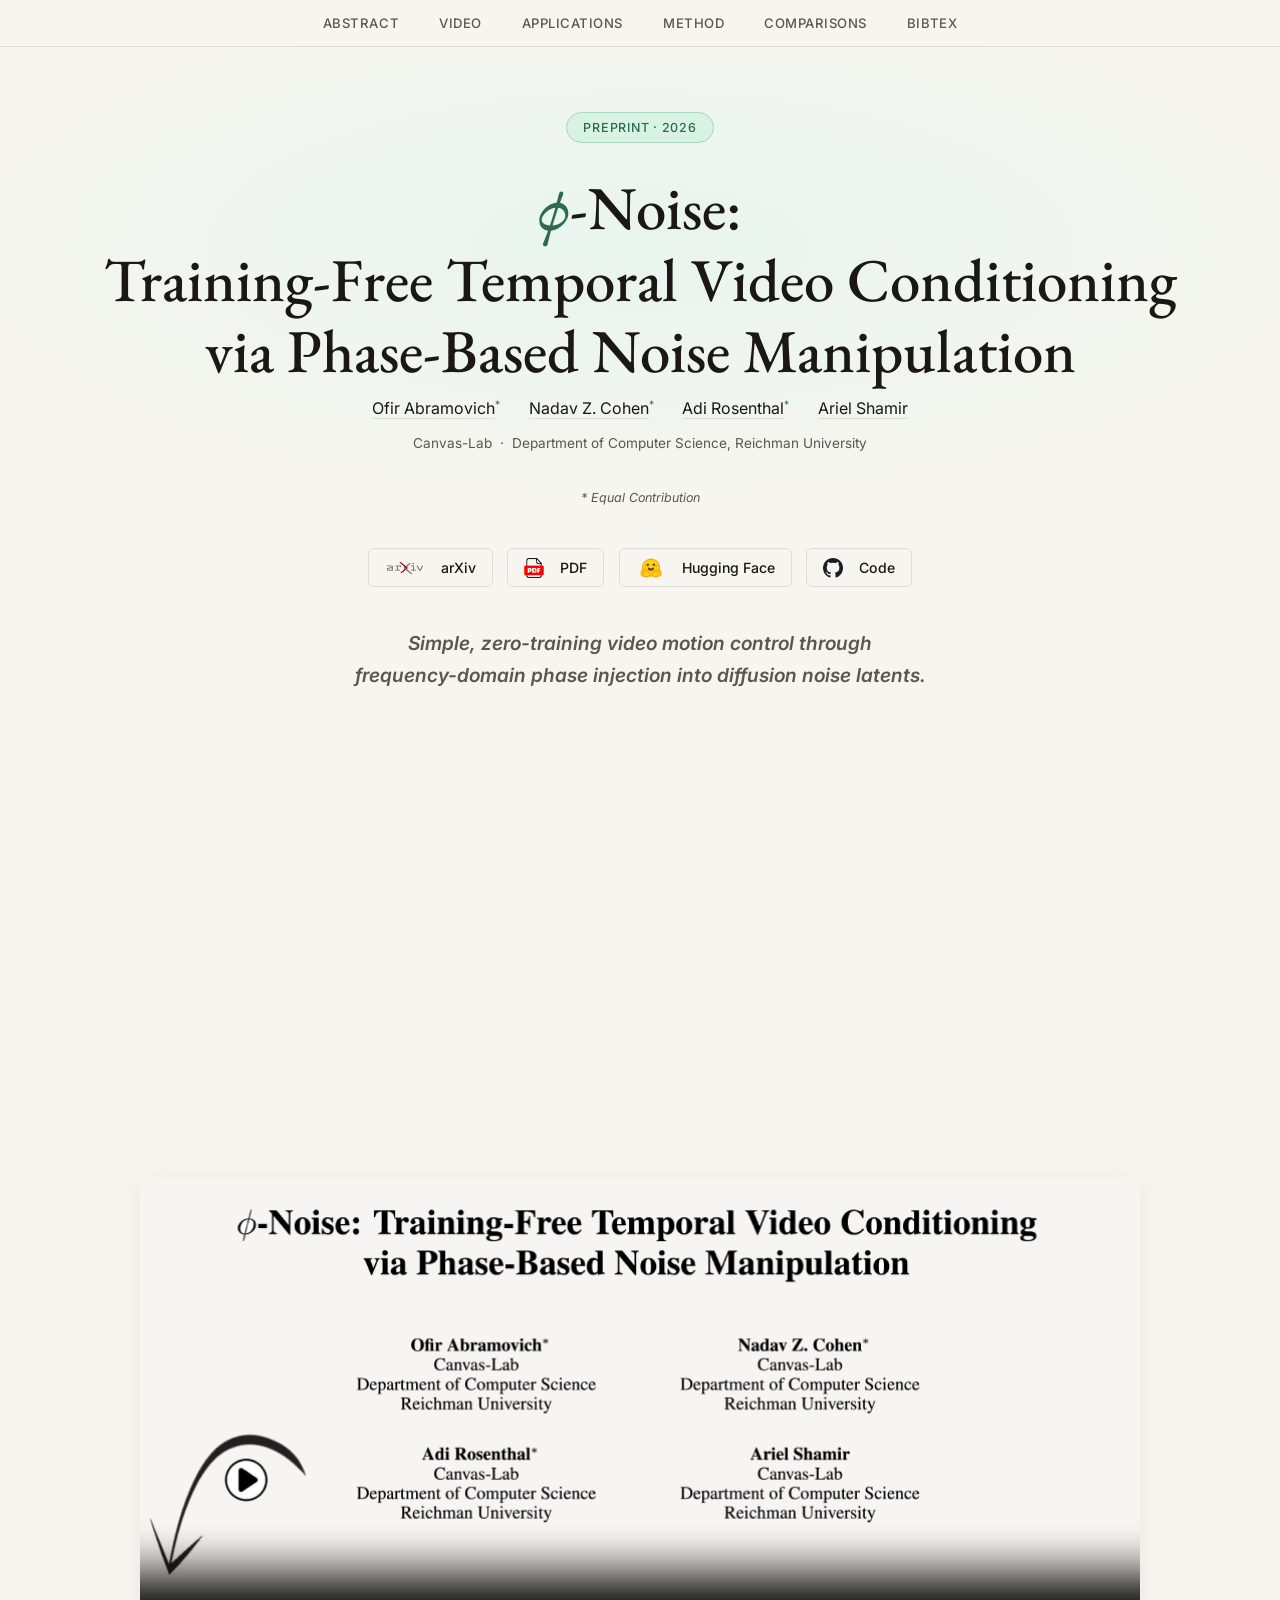
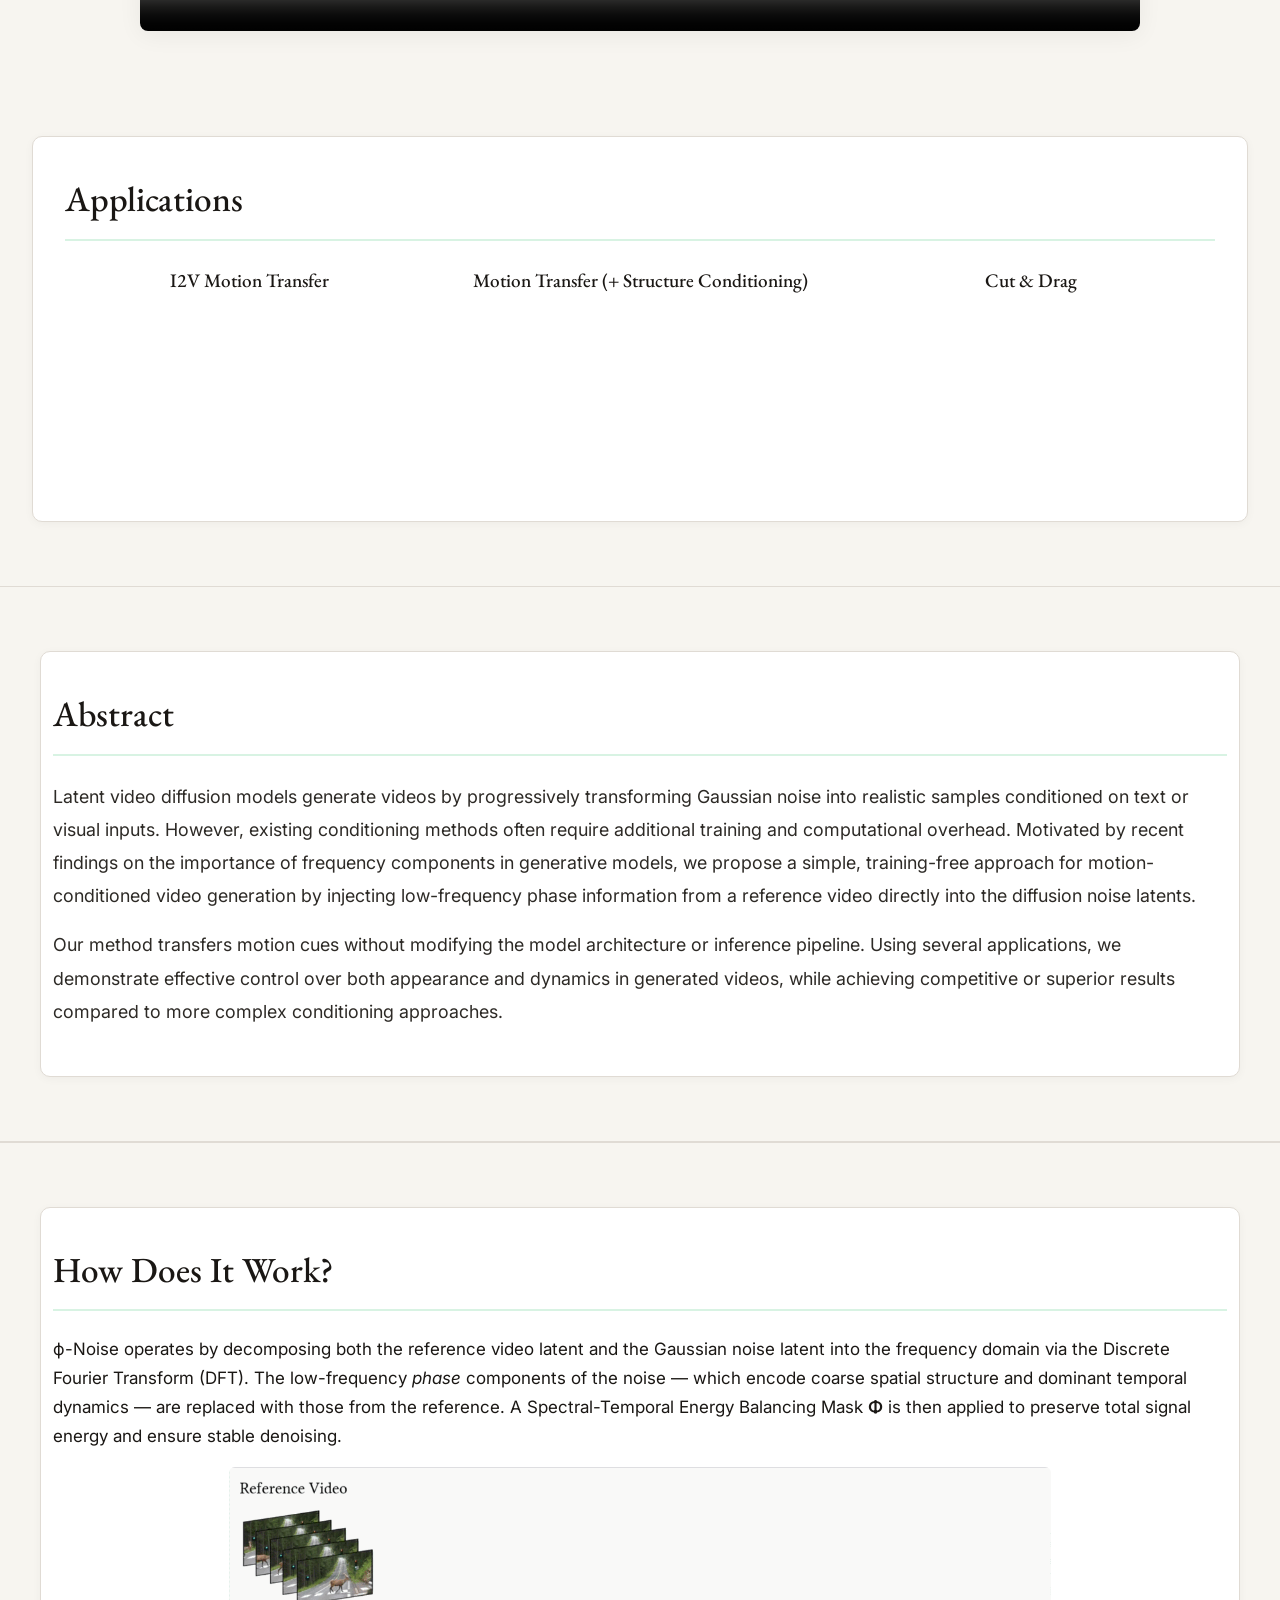
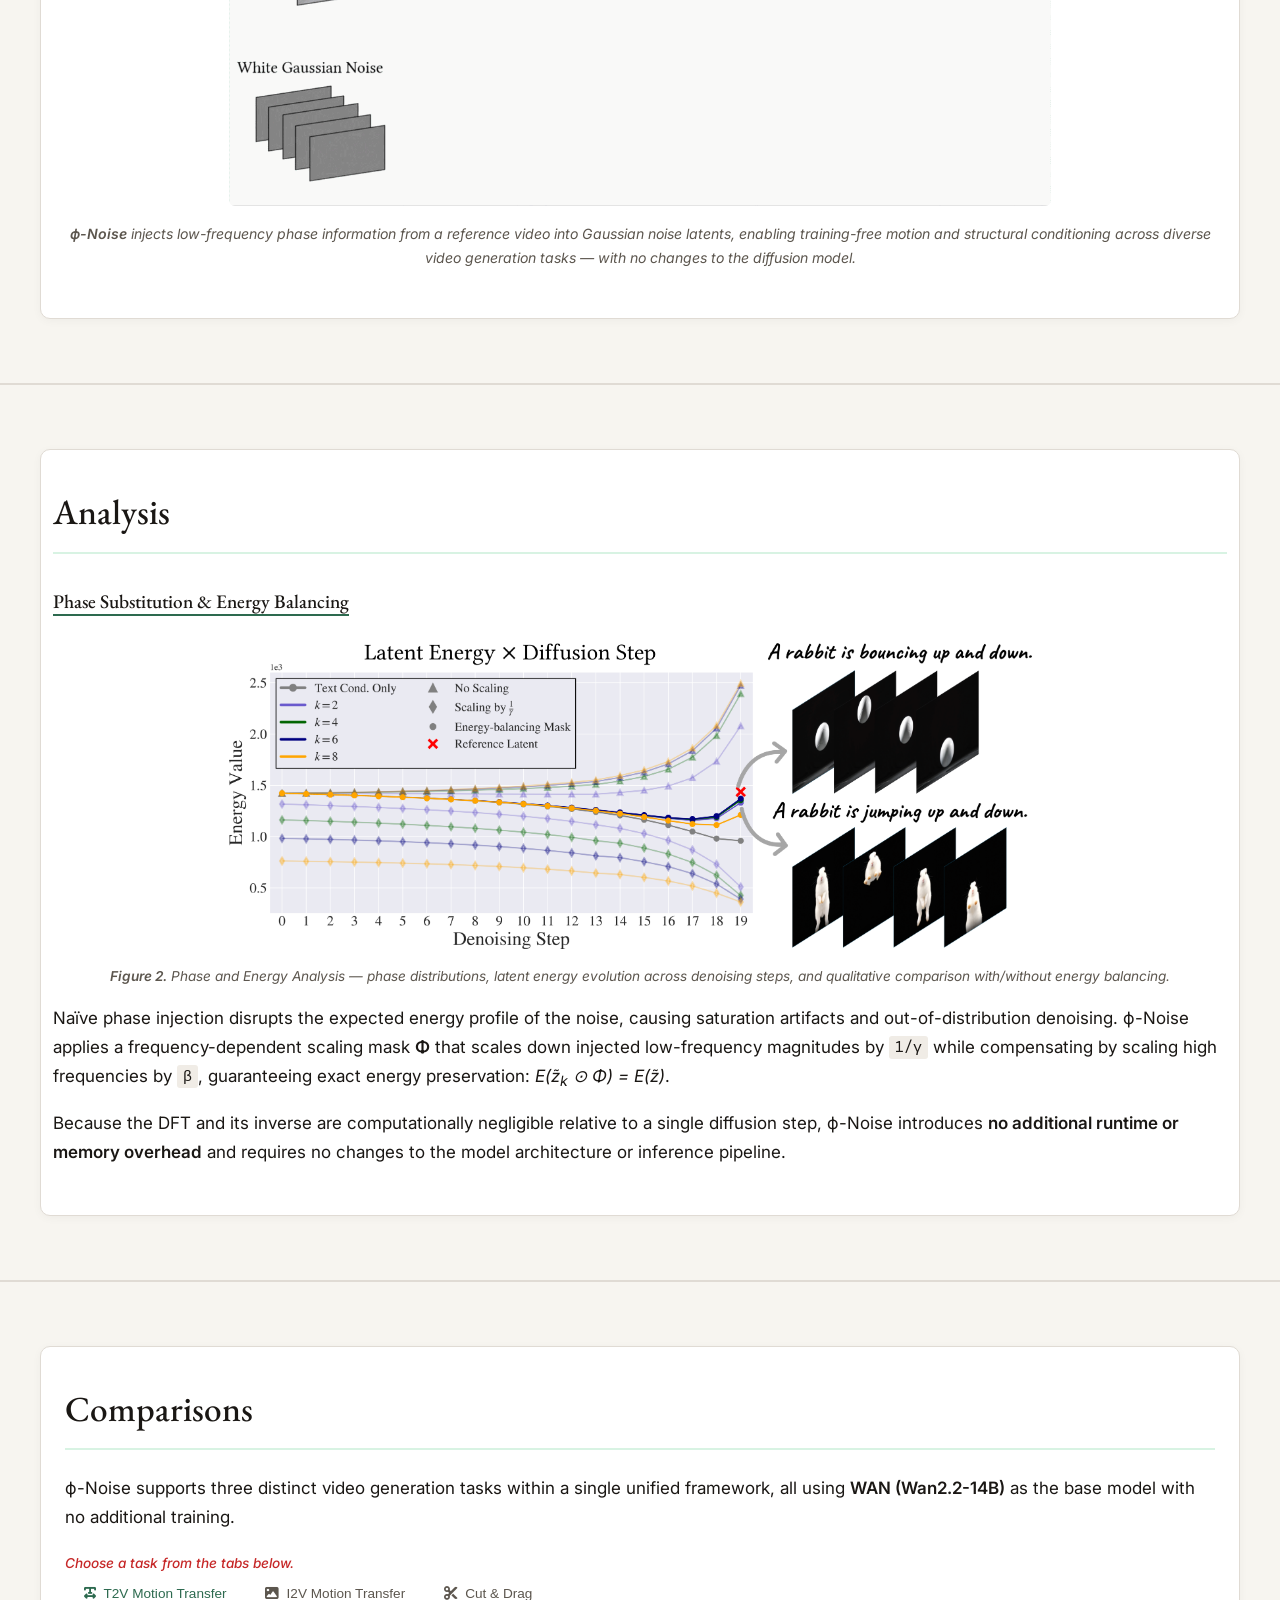
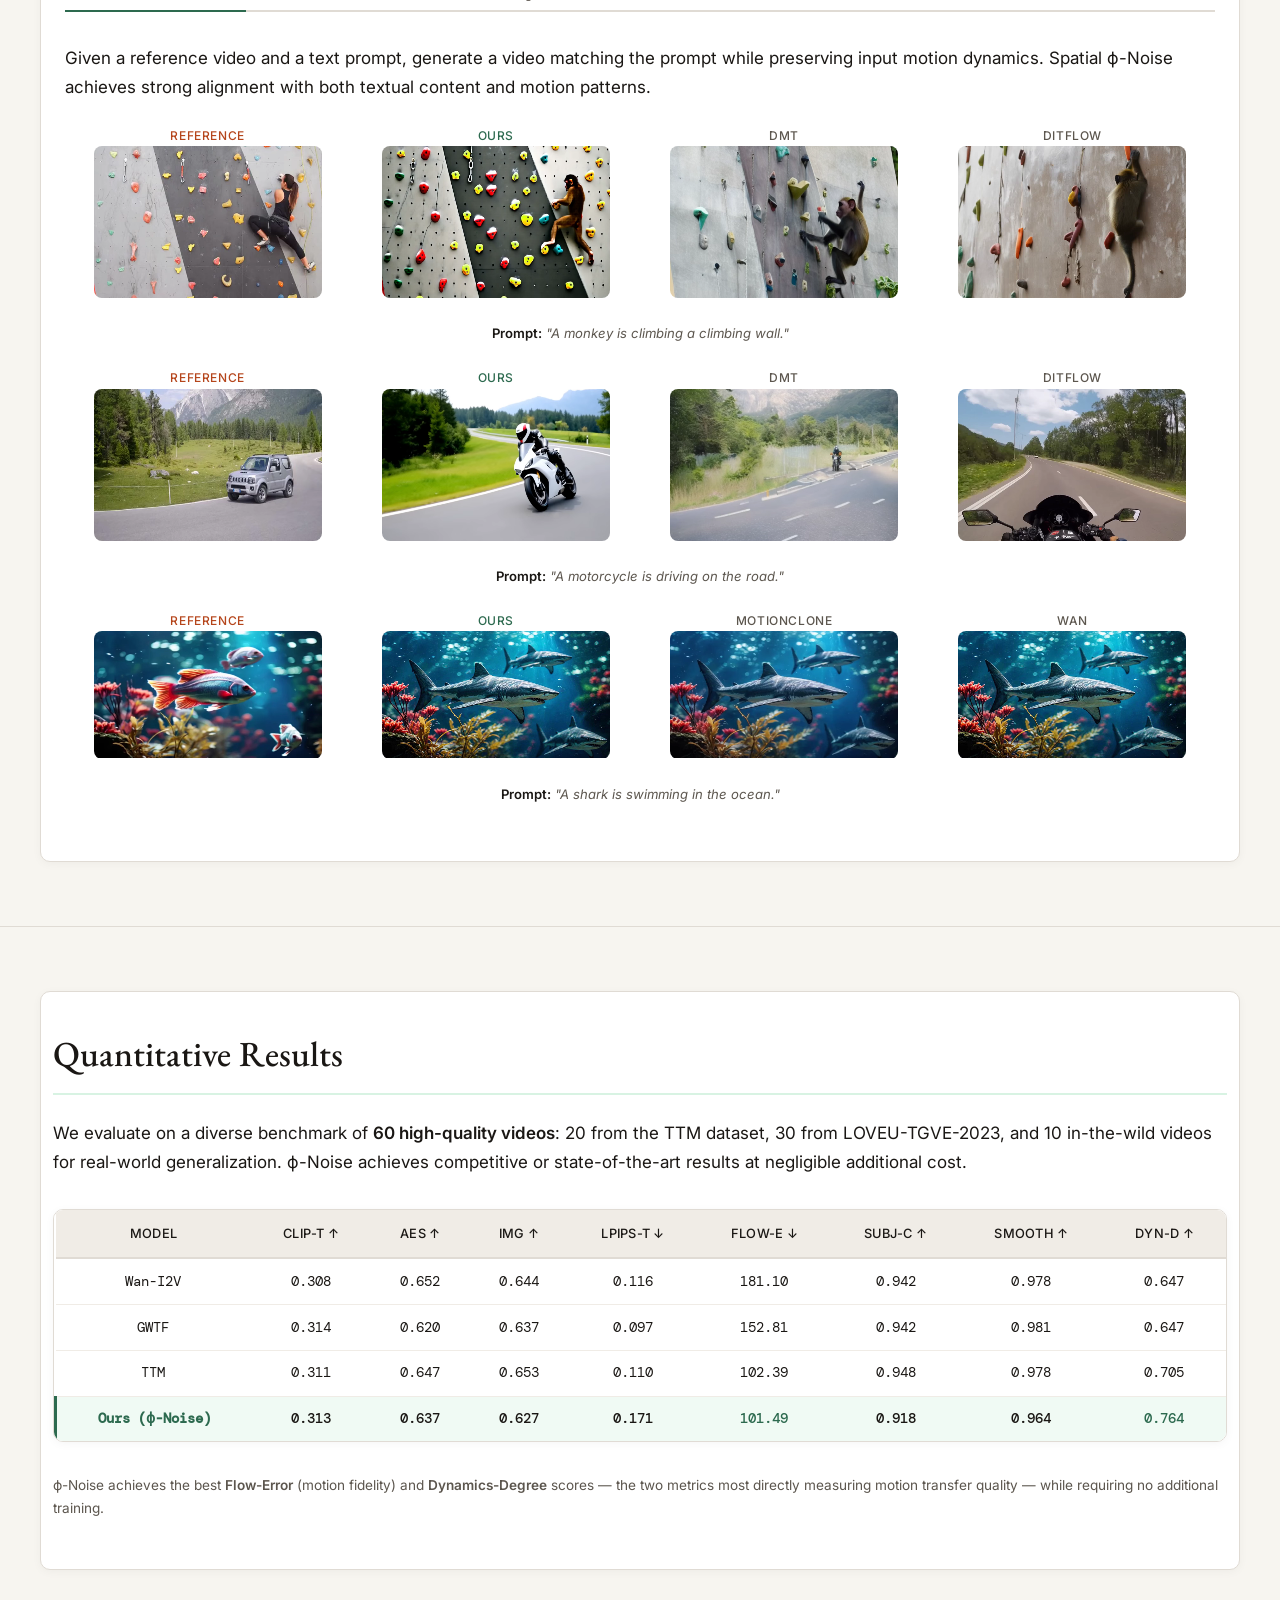
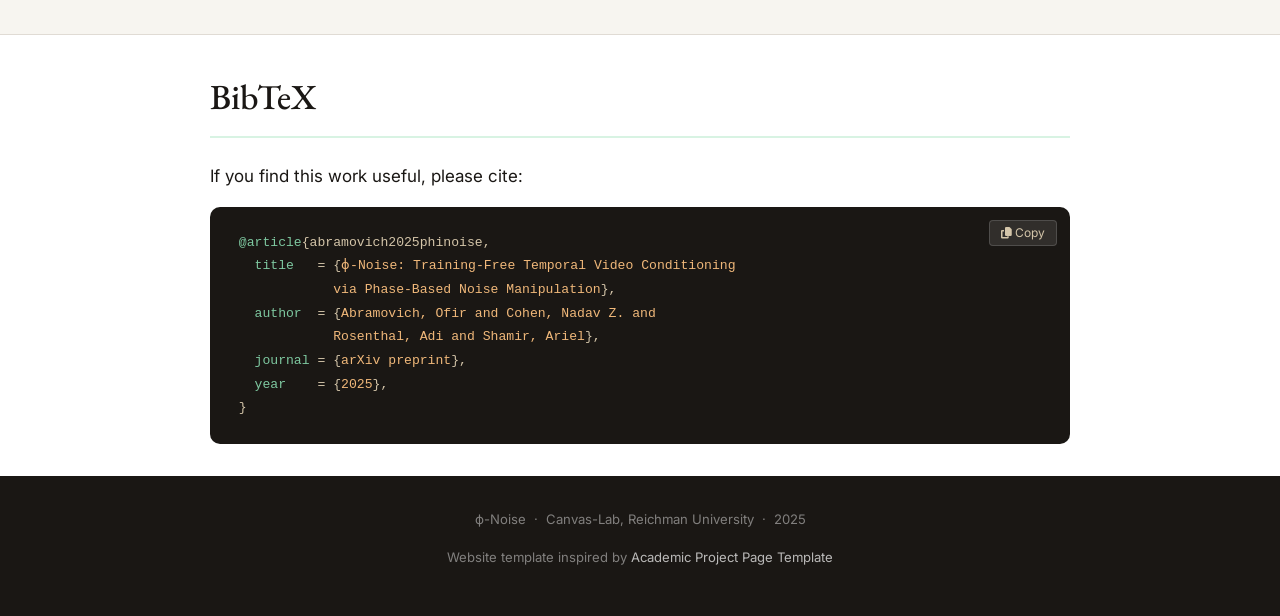
==== commit a001cfa2: "making responsive" ====
--- a/index.html
+++ b/index.html
@@ -40,7 +40,7 @@
 
   <div class="venue-badge">Preprint · 2026</div>
 
-  <h1>
+  <h1 style="text-align: center;">
     <span class="phi">ϕ</span>-Noise:<br>
     Training-Free Temporal Video Conditioning<br>via Phase-Based Noise Manipulation
   </h1>
@@ -86,7 +86,7 @@
 ════════════════════════════════════════ -->
 
 <div id="teaser">
-  <p class="subtitle text-center muted-strong">
+  <p class="subtitle text-center muted-strong" style="text-align: center;">
     Simple, zero-training video motion control through<br>frequency-domain phase injection into diffusion noise latents.
     <br><br>
     <video autoplay muted loop playsinline class="responsive-video">
@@ -111,10 +111,9 @@
      TEASER VIDEO
 ════════════════════════════════════════ -->
 <section id="applications">
-  <div class="method-figure teaser-row">
-  <h2 style="transform:rotate(270deg);transform-origin:top;position:relative;top:-4rem;left:-2rem;font-size:1.4rem;">Applications</h2>
-<!-- <div id="teaser"> -->
-  <!-- <div class="teaser-frame" style="display:flex;gap:1rem;justify-content:space-between;align-items:flex-start;flex-wrap:nowrap;"> -->
+  <div class="method-figure">
+    <h2>Applications</h2>
+    <div class="teaser-row">
     <div class="teaser-item">
       <h3>I2V Motion Transfer</h3>
       <video autoplay muted loop playsinline class="responsive-video">
@@ -136,8 +135,8 @@
       </video>
     </div>
 
-  <!-- </div> -->
-  </div><!-- /teaser -->
+    </div><!-- /teaser-row -->
+  </div><!-- /method-figure -->
 </section>
 
 <section id="abstract">
--- a/static/css/style.css
+++ b/static/css/style.css
@@ -46,7 +46,7 @@
 
 /* ─── Typography ─── */
 h1 { font-family: var(--font-serif); font-size: clamp(2.2rem, 5vw, 3.8rem); font-weight: 500; line-height: 1.18; max-width: 1080px; margin-bottom: 0.5rem; }
-h1 .phi { color: var(--accent); font-style: italic; }
+h1 .phi { color: var(--accent); font-style: italic;}
 
 h2 { font-family: var(--font-serif); font-size: clamp(1.6rem, 3vw, 2.2rem); font-weight: 500; margin-bottom: 1.5rem; padding-bottom: 0.6rem; border-bottom: 2px solid var(--accent-light); }
 
@@ -224,3 +224,83 @@
 /* Narrow containers for readability */
 #abstract .method-figure, #analysis .method-figure, #method .method-figure, #results .method-figure, #comparisons .method-figure { max-width:1200px; margin-left:auto; margin-right:auto; padding-left:0.75rem; padding-right:0.75rem; }
 #comparisons .method-figure, #comparisons .container { max-width:1200px !important; margin-left:auto; margin-right:auto; padding-left:1.5rem; padding-right:1.5rem; }
+
+/* ─── Mobile-specific enhancements (preserve desktop styles) ─── */
+/* These rules only override layout/spacing for small viewports. */
+@media (max-width: 700px) {
+  /* Navbar: reduce padding and allow wrapping for many links */
+  #navbar {
+    padding: 0.6rem 1rem;
+    gap: 0.8rem;
+    justify-content: space-between;
+    flex-wrap: wrap;
+  }
+
+  /* Teasers: stack and allow wrapping */
+  .teaser-row { flex-wrap: wrap; gap: 1rem; }
+  .teaser-item { width: 100% !important; }
+  .teaser-placeholder { height: 220px; }
+
+  /* CTA buttons: larger touch targets and stacked */
+  .ctas { flex-direction: column; align-items: stretch; gap: 0.6rem; }
+  .btn { padding: 0.6rem 0.9rem; font-size: 1rem; border-radius: 10px; }
+
+  /* Authors and small utilities */
+  .authors { gap: 0.4rem 1rem; justify-content: center; }
+  .affiliations { text-align: center; }
+
+  /* Grids collapse to single column where appropriate */
+  .overview-grid { grid-template-columns: 1fr; }
+  .pipeline-diagram { padding: 1rem; min-height: 140px; }
+
+  /* Comparison and gallery collapse */
+  .comparison-row.cols-2, .comparison-row.cols-3, .comparison-row.cols-4 { grid-template-columns: 1fr; }
+  .gallery-grid { grid-template-columns: repeat(2, 1fr); gap: 0.75rem; }
+
+  /* Ensure media scale nicely */
+  .figure-image, .comparison-video, .responsive-video, .project-video { width: 100%; height: auto; }
+
+  /* Narrow containers padding for comfortable margins */
+  .container, .container-wide, .container-inner { padding-left: 1rem; padding-right: 1rem; }
+}
+
+/* Applications heading: keep left-aligned and slightly inset on all viewports */
+#applications > h2 {
+  text-align: left;
+  margin: 1.25rem 0 0.75rem 1rem;
+  max-width: 1200px;
+}
+
+@media (min-width: 900px) {
+  /* on wide desktops keep existing spacing but ensure heading sits above content */
+  #applications > h2 { margin-left: 0; padding-left: 2rem; }
+}
+
+@media (max-width: 480px) {
+  /* Slightly smaller base type for small phones */
+  body { font-size: 15px; line-height: 1.6; }
+
+  /* Hero: reduce top padding and left-align for easier reading */
+  #hero { padding: 5.5rem 1.25rem 1.25rem; text-align: left; }
+  h1 { font-size: clamp(1.8rem, 6vw, 2.6rem); text-align: left; }
+  .subtitle { text-align: left; max-width: 100%; }
+
+  /* Navbar: compact and horizontally scrollable when necessary */
+  #navbar { padding: 0.5rem 0.75rem; gap: 0.6rem; overflow-x: auto; justify-content: flex-start; }
+  #navbar a { padding: 0.45rem 0.6rem; display: inline-block; }
+
+  /* Teasers and galleries fully stacked */
+  .teaser-row { flex-direction: column; }
+  .teaser-item { width: 100% !important; }
+  .gallery-grid { grid-template-columns: 1fr; }
+
+  /* Tabs and tab-bar scrollable */
+  .tab-bar { overflow-x: auto; }
+  .tab-btn { padding: 0.55rem 0.9rem; white-space: nowrap; }
+
+  /* Make CTAs fill width for easy tapping */
+  .btn-primary, .btn-outline { width: 100%; justify-content: center; }
+
+  /* Footer compact */
+  footer { padding: 1.25rem; font-size: 0.78rem; }
+}
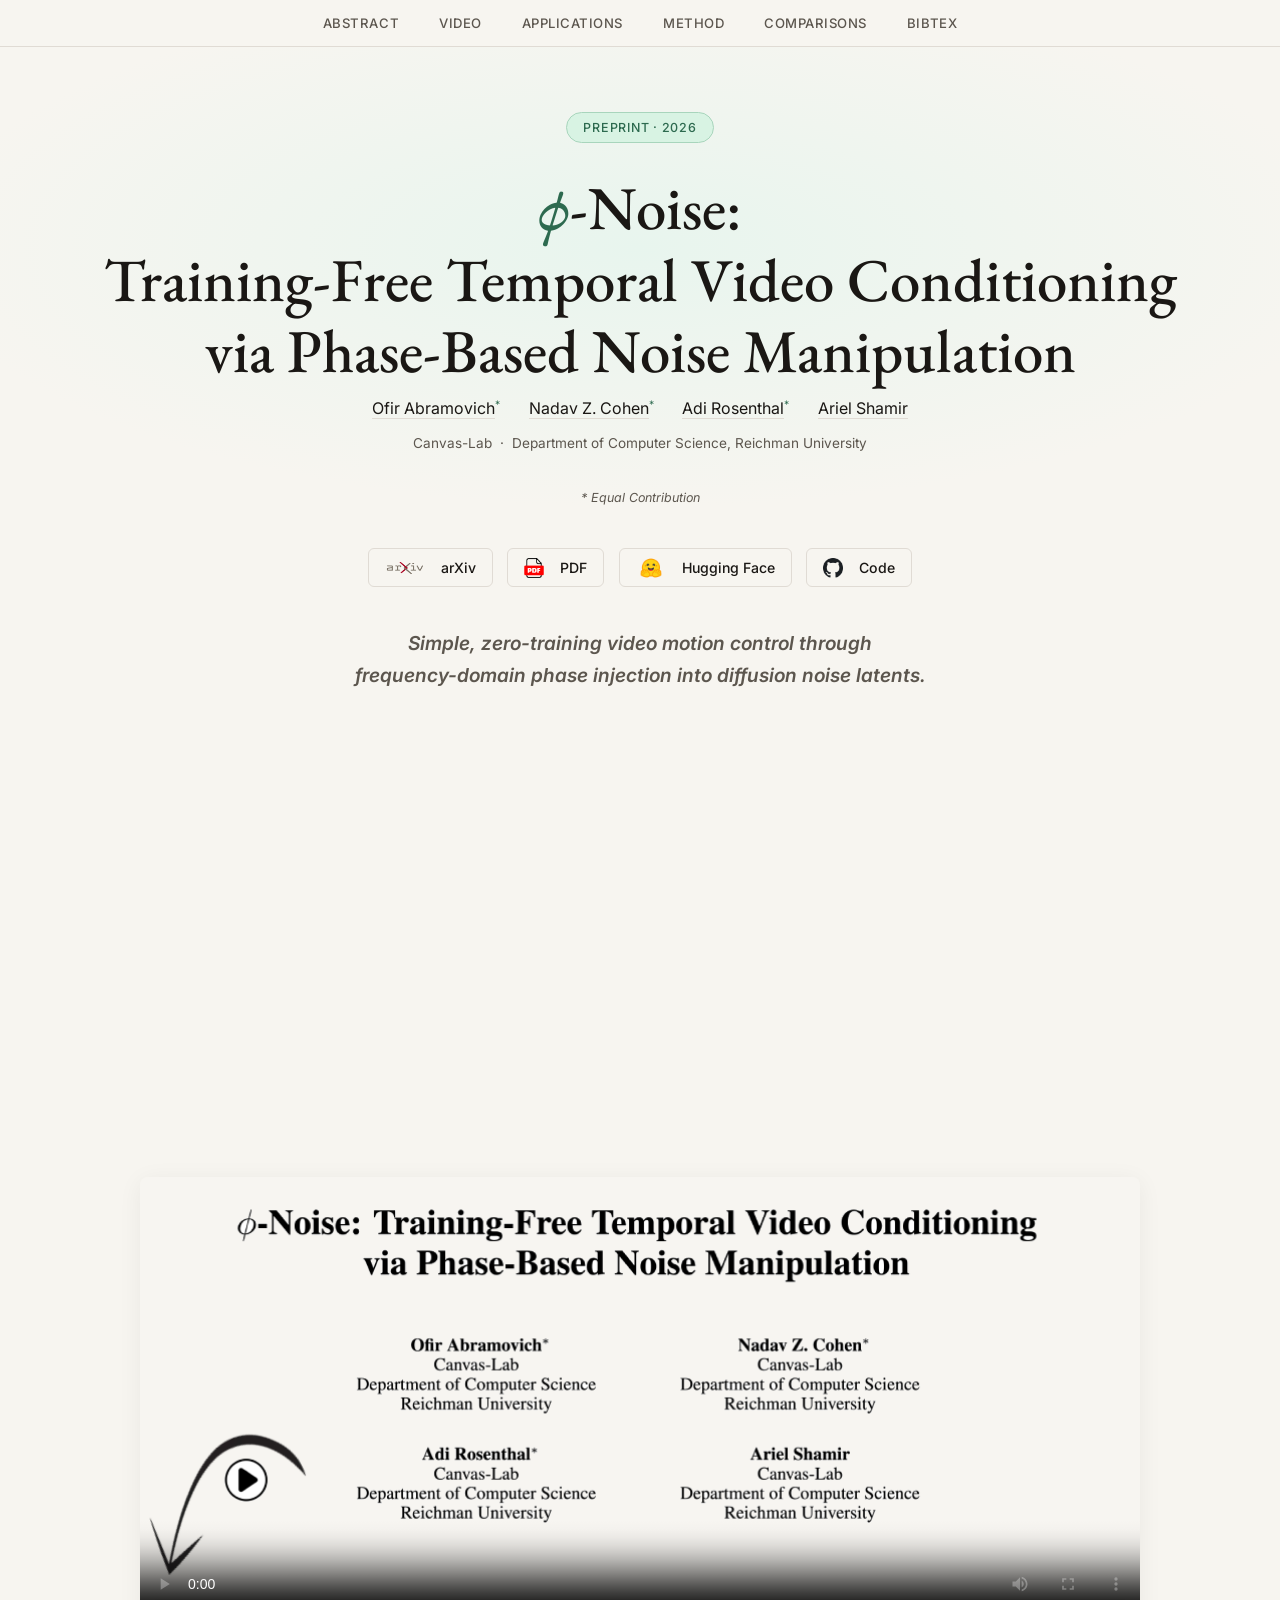
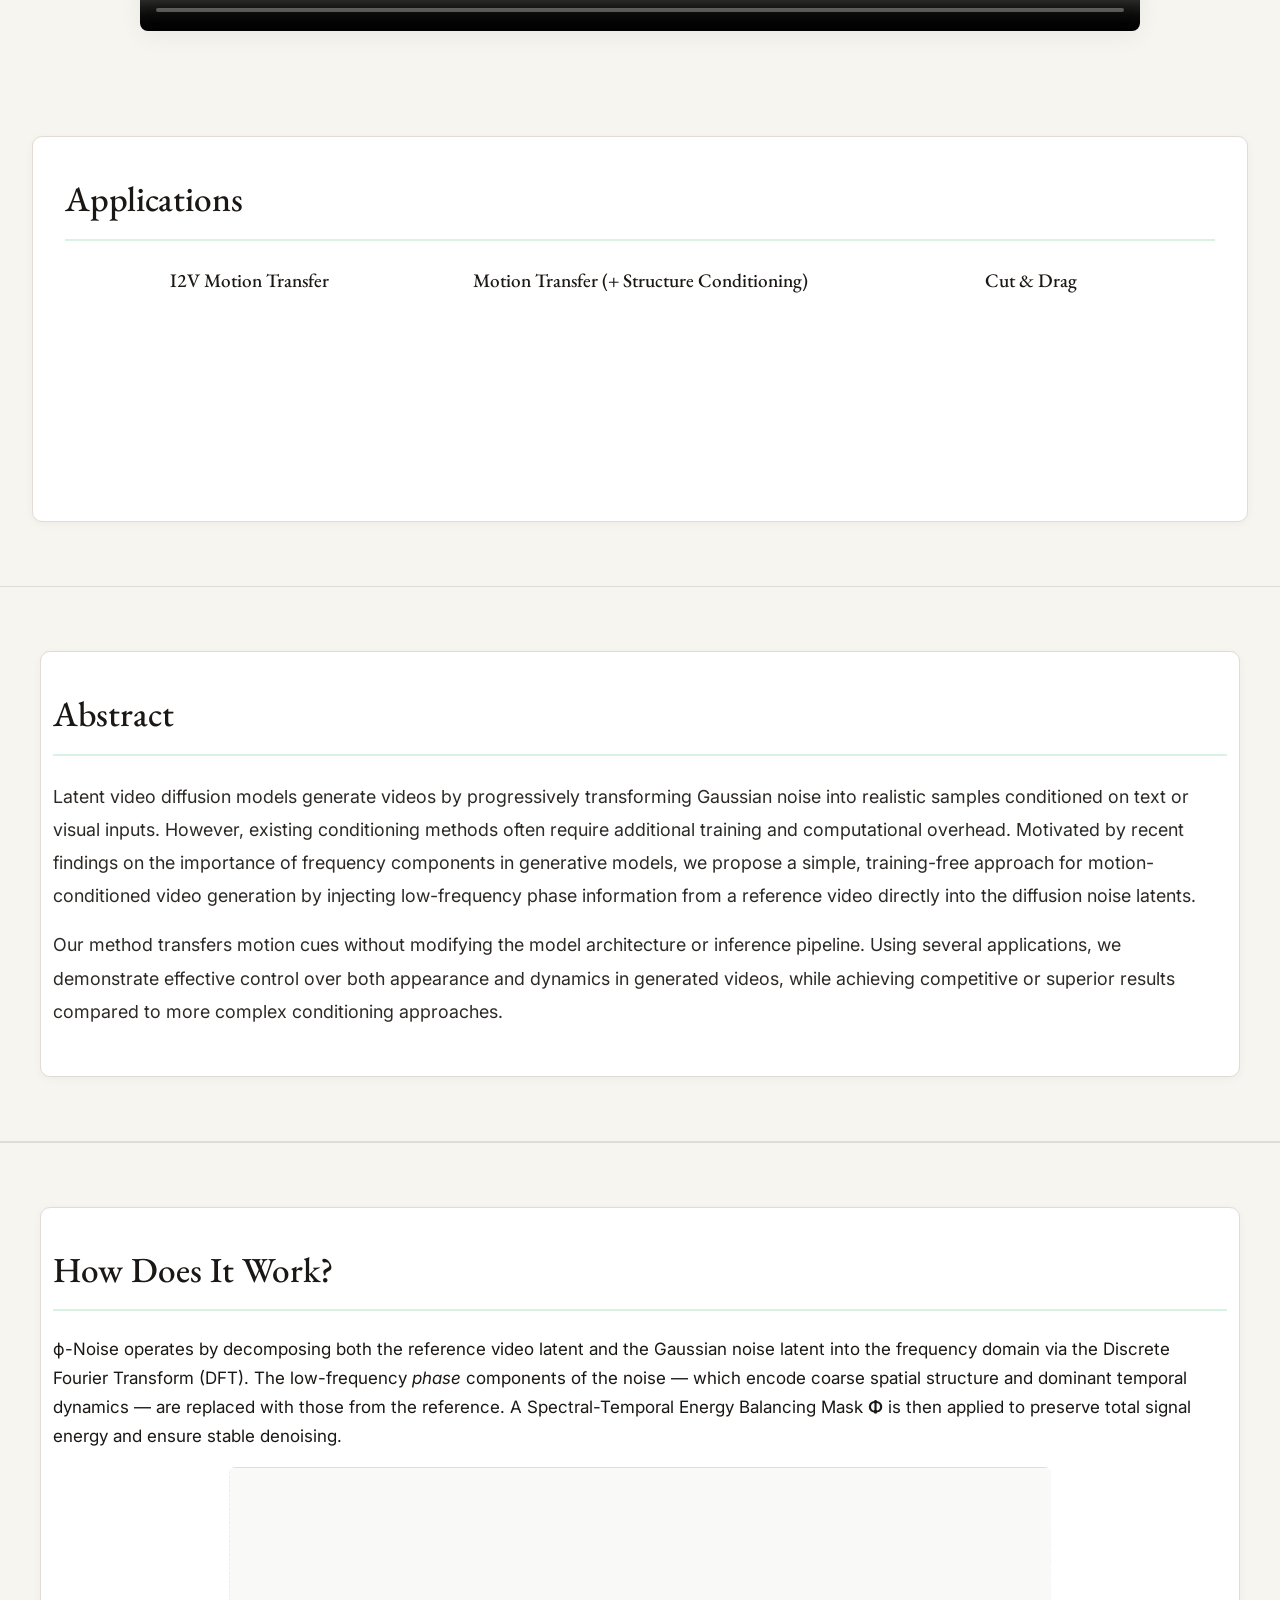
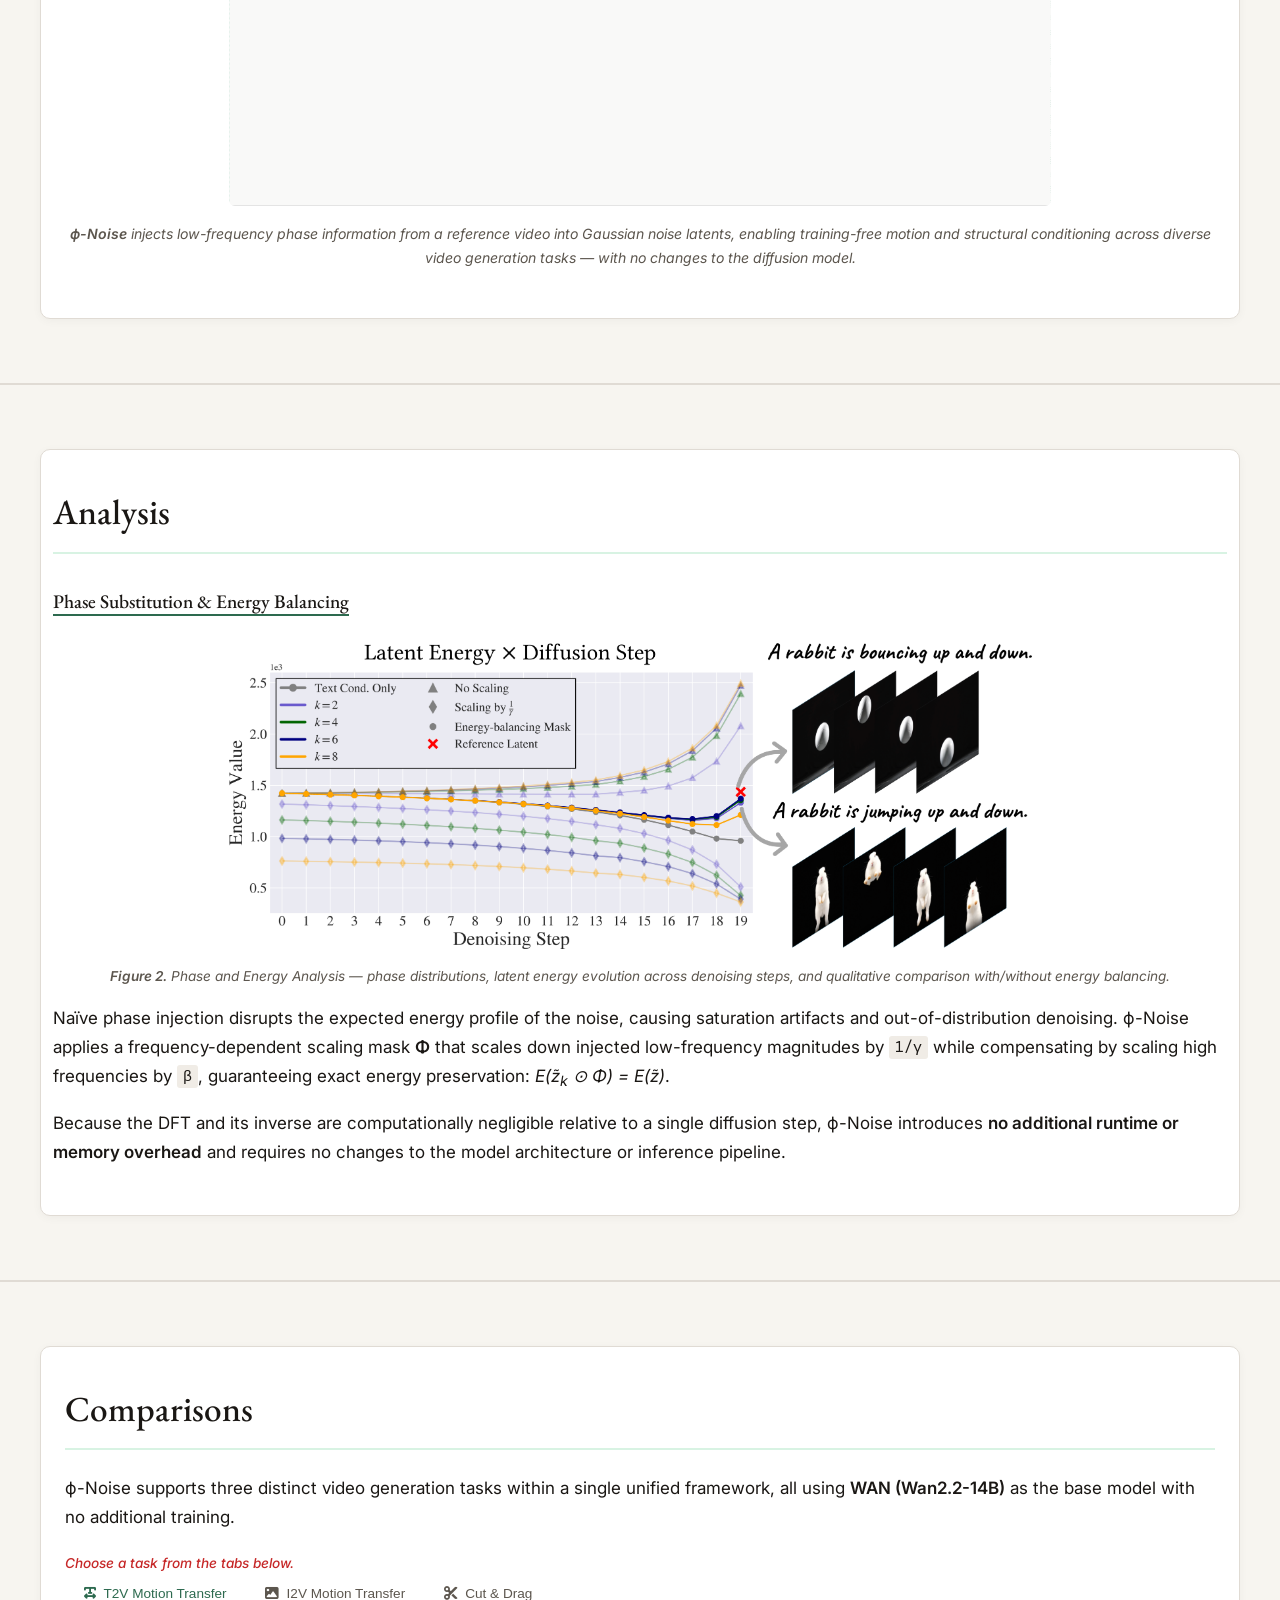
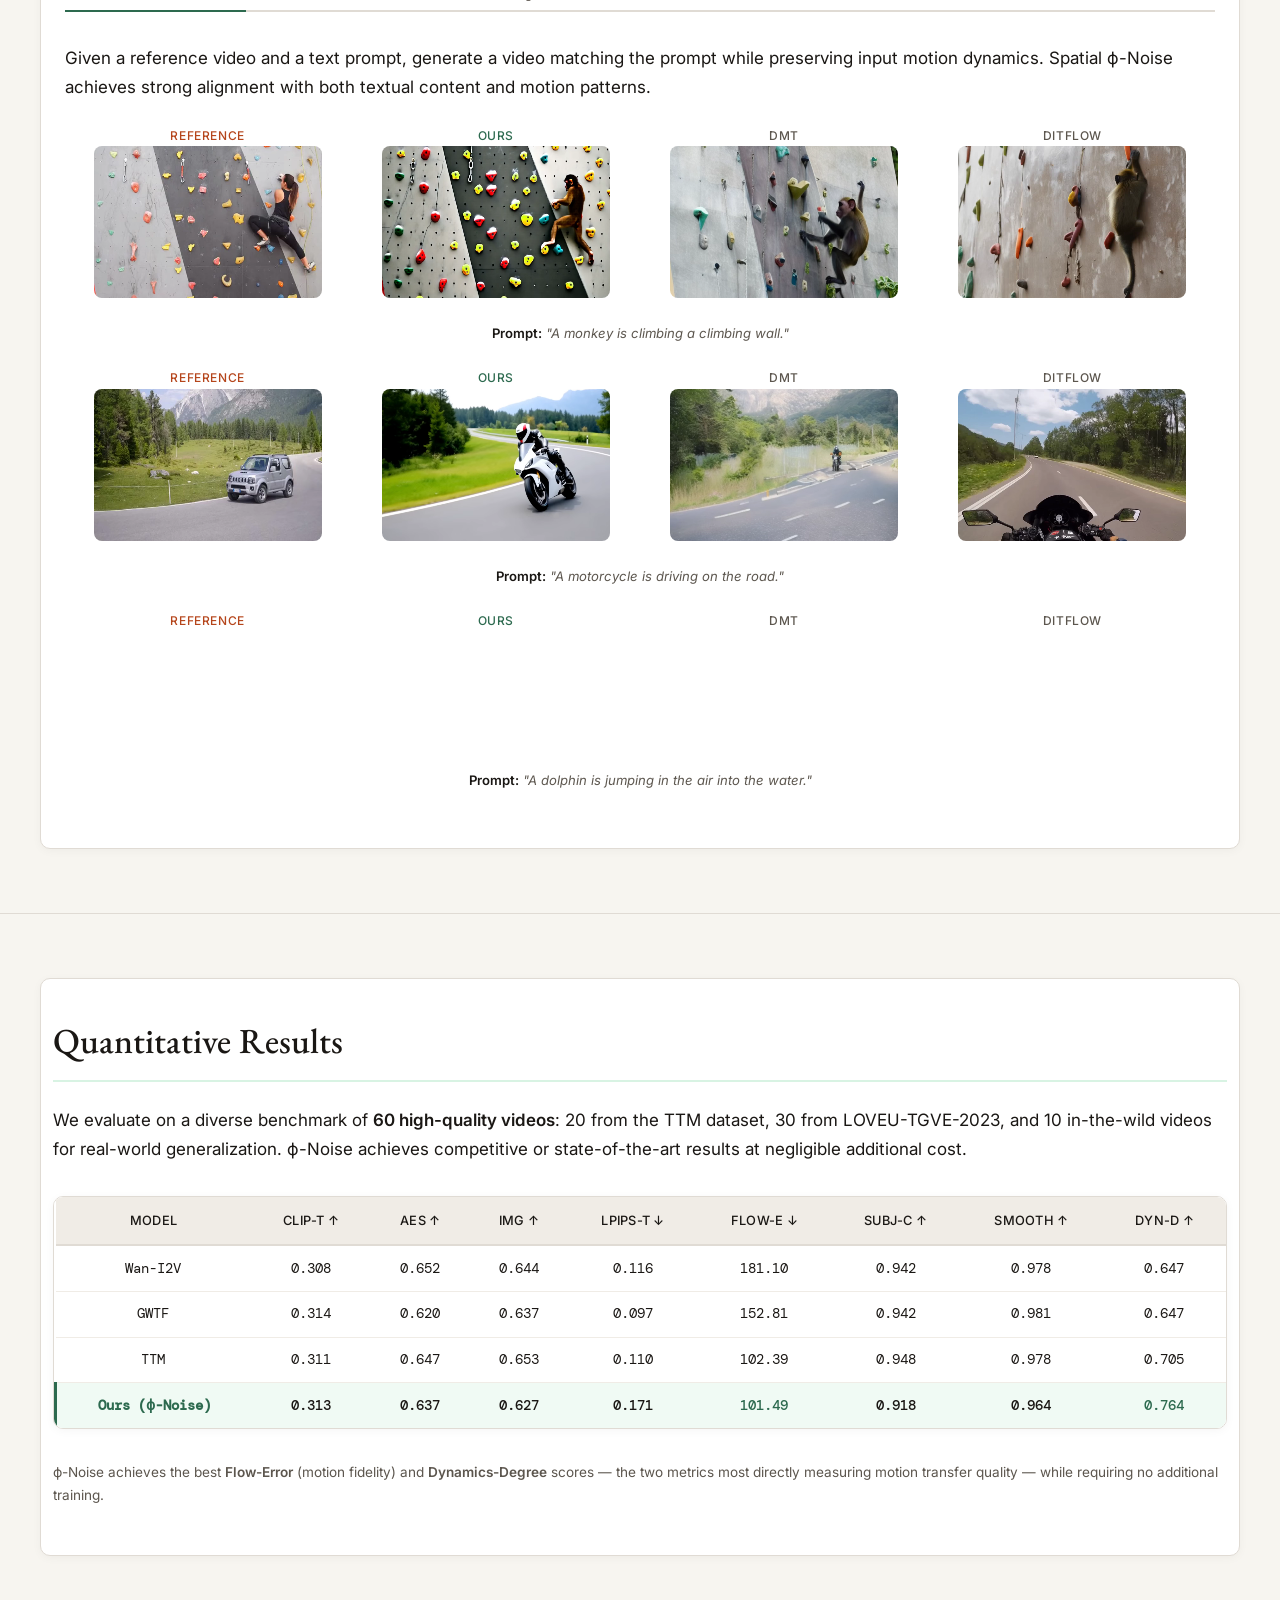
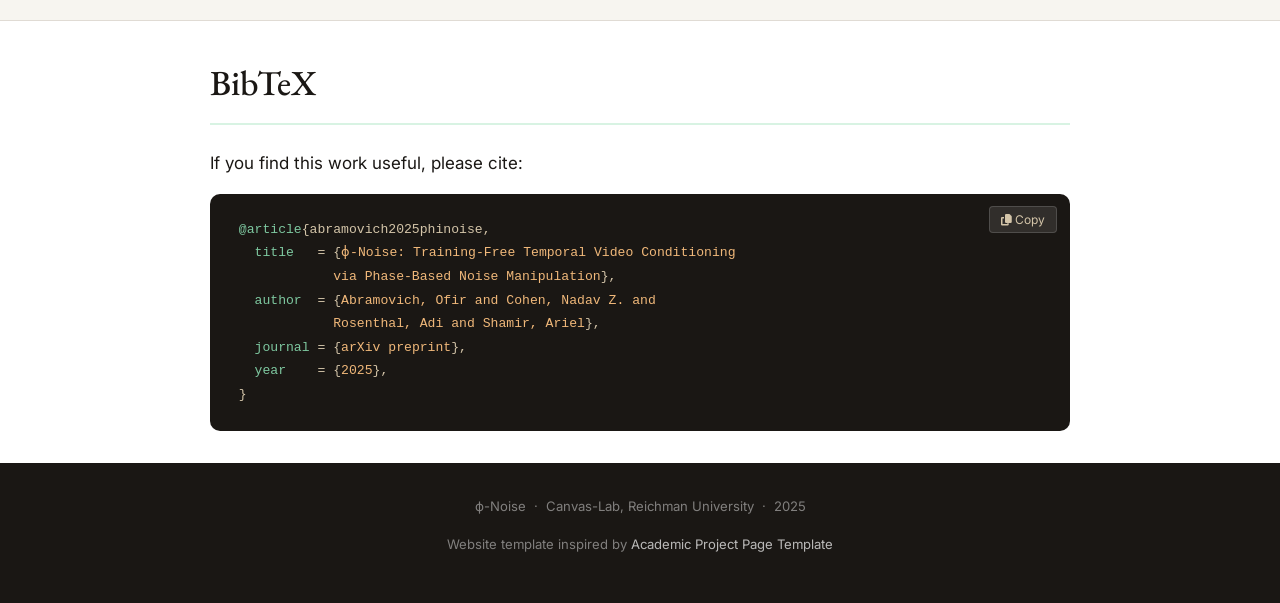
==== commit 13a344b7: "adding data" ====
--- a/index.html
+++ b/index.html
@@ -318,26 +318,27 @@
       </div>
       <p class="prompt-tag"><strong>Prompt:</strong> "A motorcycle is driving on the road."</p>
 
-      <!-- Example 3 -->
+      <!-- Example 4 -->
       <div class="comparison-row cols-4">
         <div class="video-cell">
           <span class="cell-label label-ref">Reference</span>
-                  <video autoplay muted loop playsinline class="comparison-video"><source src="static/media/comparisons/motion_transfer/fish/matched_source_svd_Fish.webm"></video>
-        </div>
-        <div class="video-cell">
-          <span class="cell-label label-ours">Ours</span>
-                  <video autoplay muted loop playsinline class="comparison-video"><source src="static/media/comparisons/motion_transfer/fish/matched_ours_Fish.webm"></video>
-        </div>
-        <div class="video-cell">
-          <span class="cell-label">MotionClone</span>
-                  <video autoplay muted loop playsinline class="comparison-video"><source src="static/media/comparisons/motion_transfer/fish/matched_mc_fish.webm"></video>
-        </div>
-        <div class="video-cell">
-          <span class="cell-label">Wan</span>
-                  <video autoplay muted loop playsinline class="comparison-video"><source src="static/media/comparisons/motion_transfer/fish/matched_wan_Fish.webm"></video>
-        </div>
-      </div>
-      <p class="prompt-tag"><strong>Prompt:</strong> "A shark is swimming in the ocean."</p>
+                  <video autoplay muted loop playsinline class="comparison-video"><source src="static/media/comparisons/motion_transfer/dog_jump/matched_original.webm"></video>
+        </div>
+        <div class="video-cell">
+          <span class="cell-label label-ours">Ours</span>
+                  <video autoplay muted loop playsinline class="comparison-video"><source src="static/media/comparisons/motion_transfer/dog_jump/matched_ours.webm"></video>
+        </div>
+        <div class="video-cell">
+          <span class="cell-label">DMT</span>
+                  <video autoplay muted loop playsinline class="comparison-video"><source src="static/media/comparisons/motion_transfer/dog_jump/matched_dtm.webm"></video>
+        </div>
+        <div class="video-cell">
+          <span class="cell-label">DiTFlow</span>
+                  <video autoplay muted loop playsinline class="comparison-video"><source src="static/media/comparisons/motion_transfer/dog_jump/matched_ditflow.webm"></video>
+        </div>
+      </div>
+      <p class="prompt-tag"><strong>Prompt:</strong> "A dolphin is jumping in the air into the water."</p>
+
     </div><!-- /tab t2v -->
 
 
@@ -353,100 +354,87 @@
       <div class="comparison-row cols-4">
         <div class="video-cell">
           <span class="cell-label label-ref">Reference</span>
-          <div class="video-placeholder">
-            <div class="play-icon"><i class="fas fa-film"></i></div>
-            <span class="ph-label">i2v_ex1_ref.mp4</span>
-          </div>
-        </div>
-        <div class="video-cell">
-          <span class="cell-label label-ours">Ours</span>
-          <div class="video-placeholder">
-            <div class="play-icon"><i class="fas fa-play"></i></div>
-            <span class="ph-label">i2v_ex1_ours.mp4</span>
-          </div>
+                  <video autoplay muted loop playsinline class="comparison-video"><source src="static/media/comparisons/i2v_motion_transfer/backflip/matched_original_backflip.webm"></video>
+        </div>
+        <div class="video-cell">
+          <span class="cell-label label-ours">Ours</span>
+                  <video autoplay muted loop playsinline class="comparison-video"><source src="static/media/comparisons/i2v_motion_transfer/backflip/matched_ours_backflip.webm"></video>
         </div>
         <div class="video-cell">
           <span class="cell-label">MotionClone</span>
-          <div class="video-placeholder">
-            <div class="play-icon"><i class="fas fa-play"></i></div>
-            <span class="ph-label">i2v_ex1_motionclone.mp4</span>
-          </div>
+                  <video autoplay muted loop playsinline class="comparison-video"><source src="static/media/comparisons/i2v_motion_transfer/backflip/matched_mc_backflip.webm"></video>
         </div>
         <div class="video-cell">
           <span class="cell-label">Wan</span>
-          <div class="video-placeholder">
-            <div class="play-icon"><i class="fas fa-play"></i></div>
-            <span class="ph-label">i2v_ex1_wan.mp4</span>
-          </div>
-        </div>
-      </div>
-      <p class="prompt-tag"><strong>Prompt:</strong> "A penguin sliding down a snowy slope."</p>
+                  <video autoplay muted loop playsinline class="comparison-video"><source src="static/media/comparisons/i2v_motion_transfer/backflip/matched_wan_backflip.webm"></video>
+        </div>
+      </div>
+      <p class="prompt-tag"><strong>Prompt:</strong> "The person is performing a backflip."</p>
 
       <!-- Example 2 -->
       <div class="comparison-row cols-4">
         <div class="video-cell">
           <span class="cell-label label-ref">Reference</span>
-          <div class="video-placeholder">
-            <div class="play-icon"><i class="fas fa-film"></i></div>
-            <span class="ph-label">i2v_ex2_ref.mp4</span>
-          </div>
-        </div>
-        <div class="video-cell">
-          <span class="cell-label label-ours">Ours</span>
-          <div class="video-placeholder">
-            <div class="play-icon"><i class="fas fa-play"></i></div>
-            <span class="ph-label">i2v_ex2_ours.mp4</span>
-          </div>
+                  <video autoplay muted loop playsinline class="comparison-video"><source src="static/media/comparisons/i2v_motion_transfer/labubu/matched_original_labubu.webm"></video>
+        </div>
+        <div class="video-cell">
+          <span class="cell-label label-ours">Ours</span>
+                  <video autoplay muted loop playsinline class="comparison-video"><source src="static/media/comparisons/i2v_motion_transfer/labubu/matched_aa_ours_labubu.webm"></video>
         </div>
         <div class="video-cell">
           <span class="cell-label">MotionClone</span>
-          <div class="video-placeholder">
-            <div class="play-icon"><i class="fas fa-play"></i></div>
-            <span class="ph-label">i2v_ex2_motionclone.mp4</span>
-          </div>
+                  <video autoplay muted loop playsinline class="comparison-video"><source src="static/media/comparisons/i2v_motion_transfer/labubu/matched_mc_labubu.webm"></video>
         </div>
         <div class="video-cell">
           <span class="cell-label">Wan</span>
-          <div class="video-placeholder">
-            <div class="play-icon"><i class="fas fa-play"></i></div>
-            <span class="ph-label">i2v_ex2_wan.mp4</span>
-          </div>
-        </div>
-      </div>
-      <p class="prompt-tag"><strong>Prompt:</strong> "A man doing a backflip."</p>
+                  <video autoplay muted loop playsinline class="comparison-video"><source src="static/media/comparisons/i2v_motion_transfer/labubu/matched_wan_labubu.webm"></video>
+        </div>
+      </div>
+      <p class="prompt-tag"><strong>Prompt:</strong> "A motorcycle is driving on the road."</p>
 
       <!-- Example 3 -->
       <div class="comparison-row cols-4">
         <div class="video-cell">
           <span class="cell-label label-ref">Reference</span>
-          <div class="video-placeholder">
-            <div class="play-icon"><i class="fas fa-film"></i></div>
-            <span class="ph-label">i2v_ex3_ref.mp4</span>
-          </div>
-        </div>
-        <div class="video-cell">
-          <span class="cell-label label-ours">Ours</span>
-          <div class="video-placeholder">
-            <div class="play-icon"><i class="fas fa-play"></i></div>
-            <span class="ph-label">i2v_ex3_ours.mp4</span>
-          </div>
+                  <video autoplay muted loop playsinline class="comparison-video"><source src="static/media/comparisons/i2v_motion_transfer/fly/matched_original_fly.webm"></video>
+        </div>
+        <div class="video-cell">
+          <span class="cell-label label-ours">Ours</span>
+                  <video autoplay muted loop playsinline class="comparison-video"><source src="static/media/comparisons/i2v_motion_transfer/fly/matched_ours_fly.webm"></video>
         </div>
         <div class="video-cell">
           <span class="cell-label">MotionClone</span>
-          <div class="video-placeholder">
-            <div class="play-icon"><i class="fas fa-play"></i></div>
-            <span class="ph-label">i2v_ex3_motionclone.mp4</span>
-          </div>
+                  <video autoplay muted loop playsinline class="comparison-video"><source src="static/media/comparisons/i2v_motion_transfer/fly/matched_mc_fly.webm"></video>
         </div>
         <div class="video-cell">
           <span class="cell-label">Wan</span>
-          <div class="video-placeholder">
-            <div class="play-icon"><i class="fas fa-play"></i></div>
-            <span class="ph-label">i2v_ex3_wan.mp4</span>
-          </div>
-        </div>
-      </div>
-      <p class="prompt-tag"><strong>Prompt:</strong> "A swimmer is swimming in the pool."</p>
+                  <video autoplay muted loop playsinline class="comparison-video"><source src="static/media/comparisons/i2v_motion_transfer/fly/matched_wan_fly.webm"></video>
+        </div>
+      </div>
+      <p class="prompt-tag"><strong>Prompt:</strong> "The person is sitting, and then suddenly flies magically."</p>
+
+      <!-- Example 4 -->
+      <div class="comparison-row cols-4">
+        <div class="video-cell">
+          <span class="cell-label label-ref">Reference</span>
+                  <video autoplay muted loop playsinline class="comparison-video"><source src="static/media/comparisons/i2v_motion_transfer/fish/adjust.sh"></video>
+        </div>
+        <div class="video-cell">
+          <span class="cell-label label-ours">Ours</span>
+                  <video autoplay muted loop playsinline class="comparison-video"><source src="static/media/comparisons/i2v_motion_transfer/fish/matched_ours_fish.webm"></video>
+        </div>
+        <div class="video-cell">
+          <span class="cell-label">MotionClone</span>
+                  <video autoplay muted loop playsinline class="comparison-video"><source src="static/media/comparisons/i2v_motion_transfer/fish/matched_mc_fish.webm"></video>
+        </div>
+        <div class="video-cell">
+          <span class="cell-label">Wan</span>
+                  <video autoplay muted loop playsinline class="comparison-video"><source src="static/media/comparisons/i2v_motion_transfer/fish/matched_wan_fish.webm"></video>
+        </div>
+      </div>
+      <p class="prompt-tag"><strong>Prompt:</strong> "The shark is swimming in the ocean."</p>
+
+
     </div><!-- /tab i2v -->
 
 
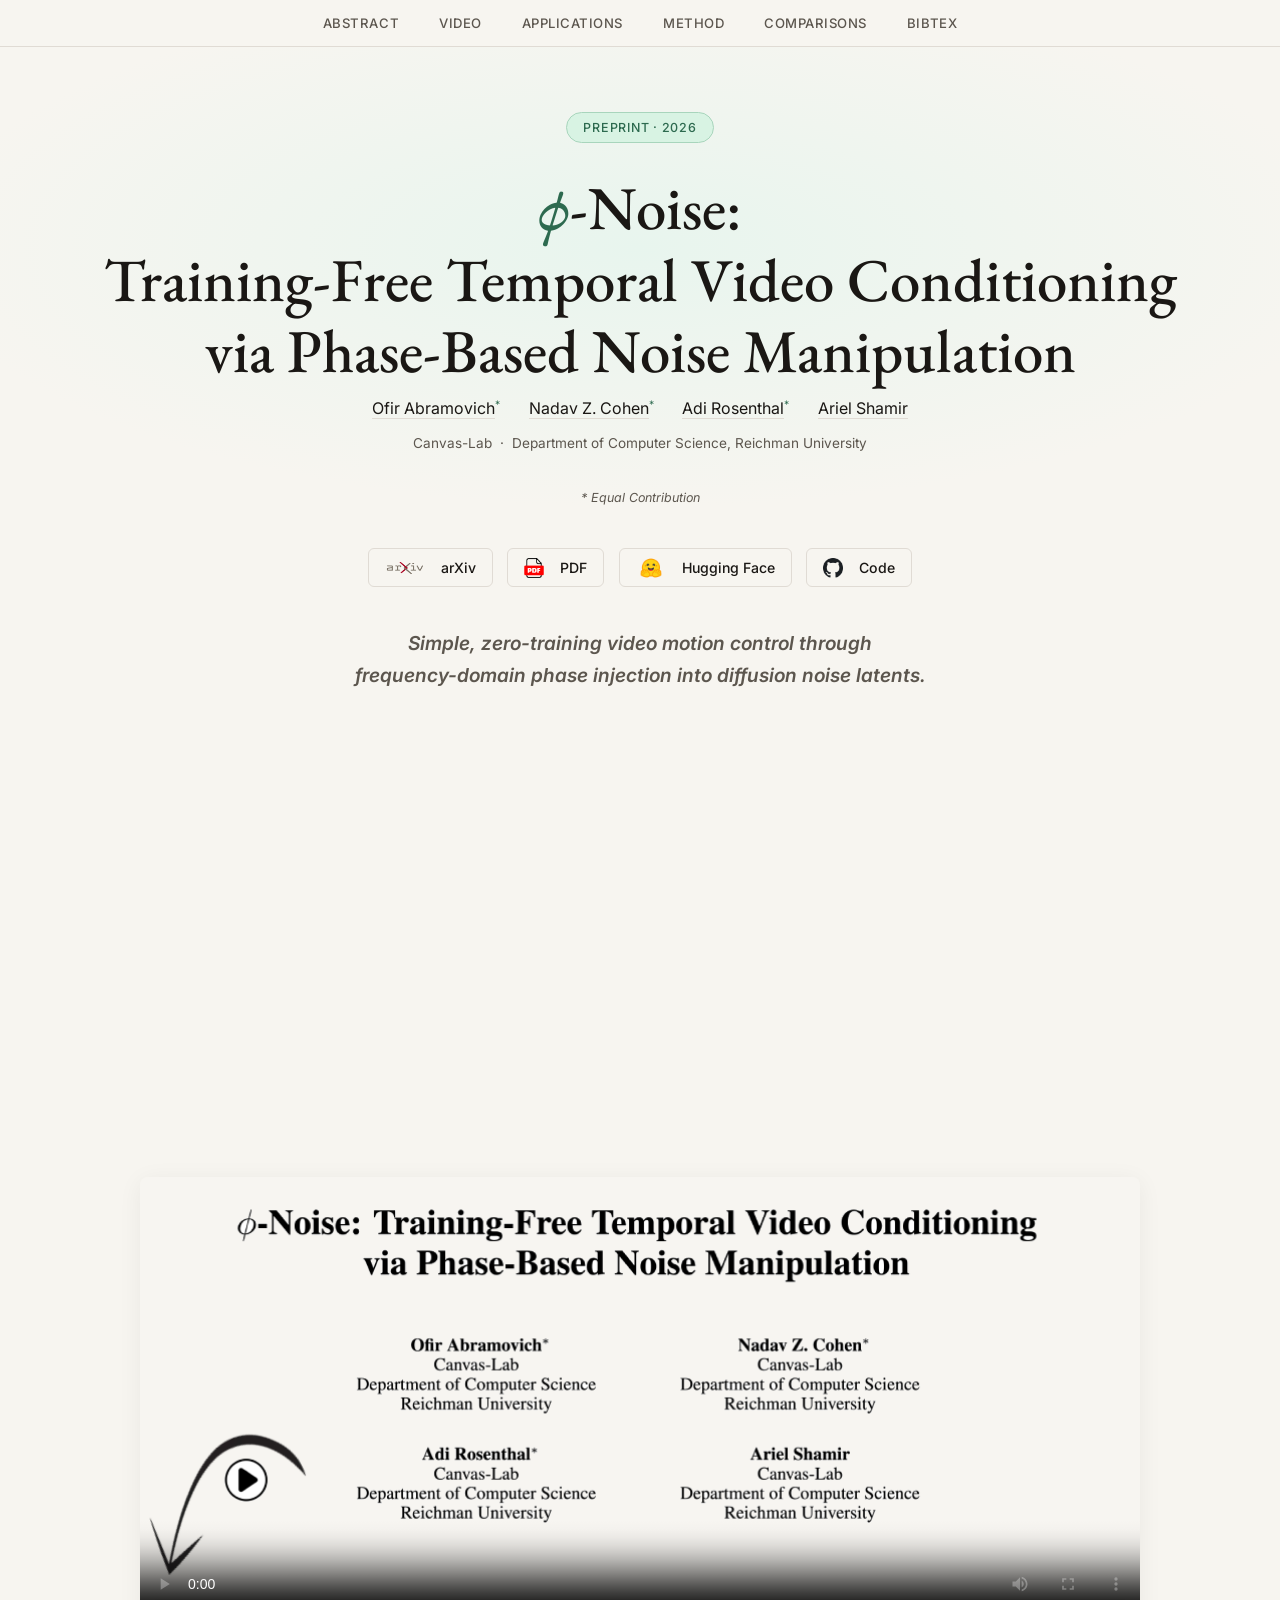
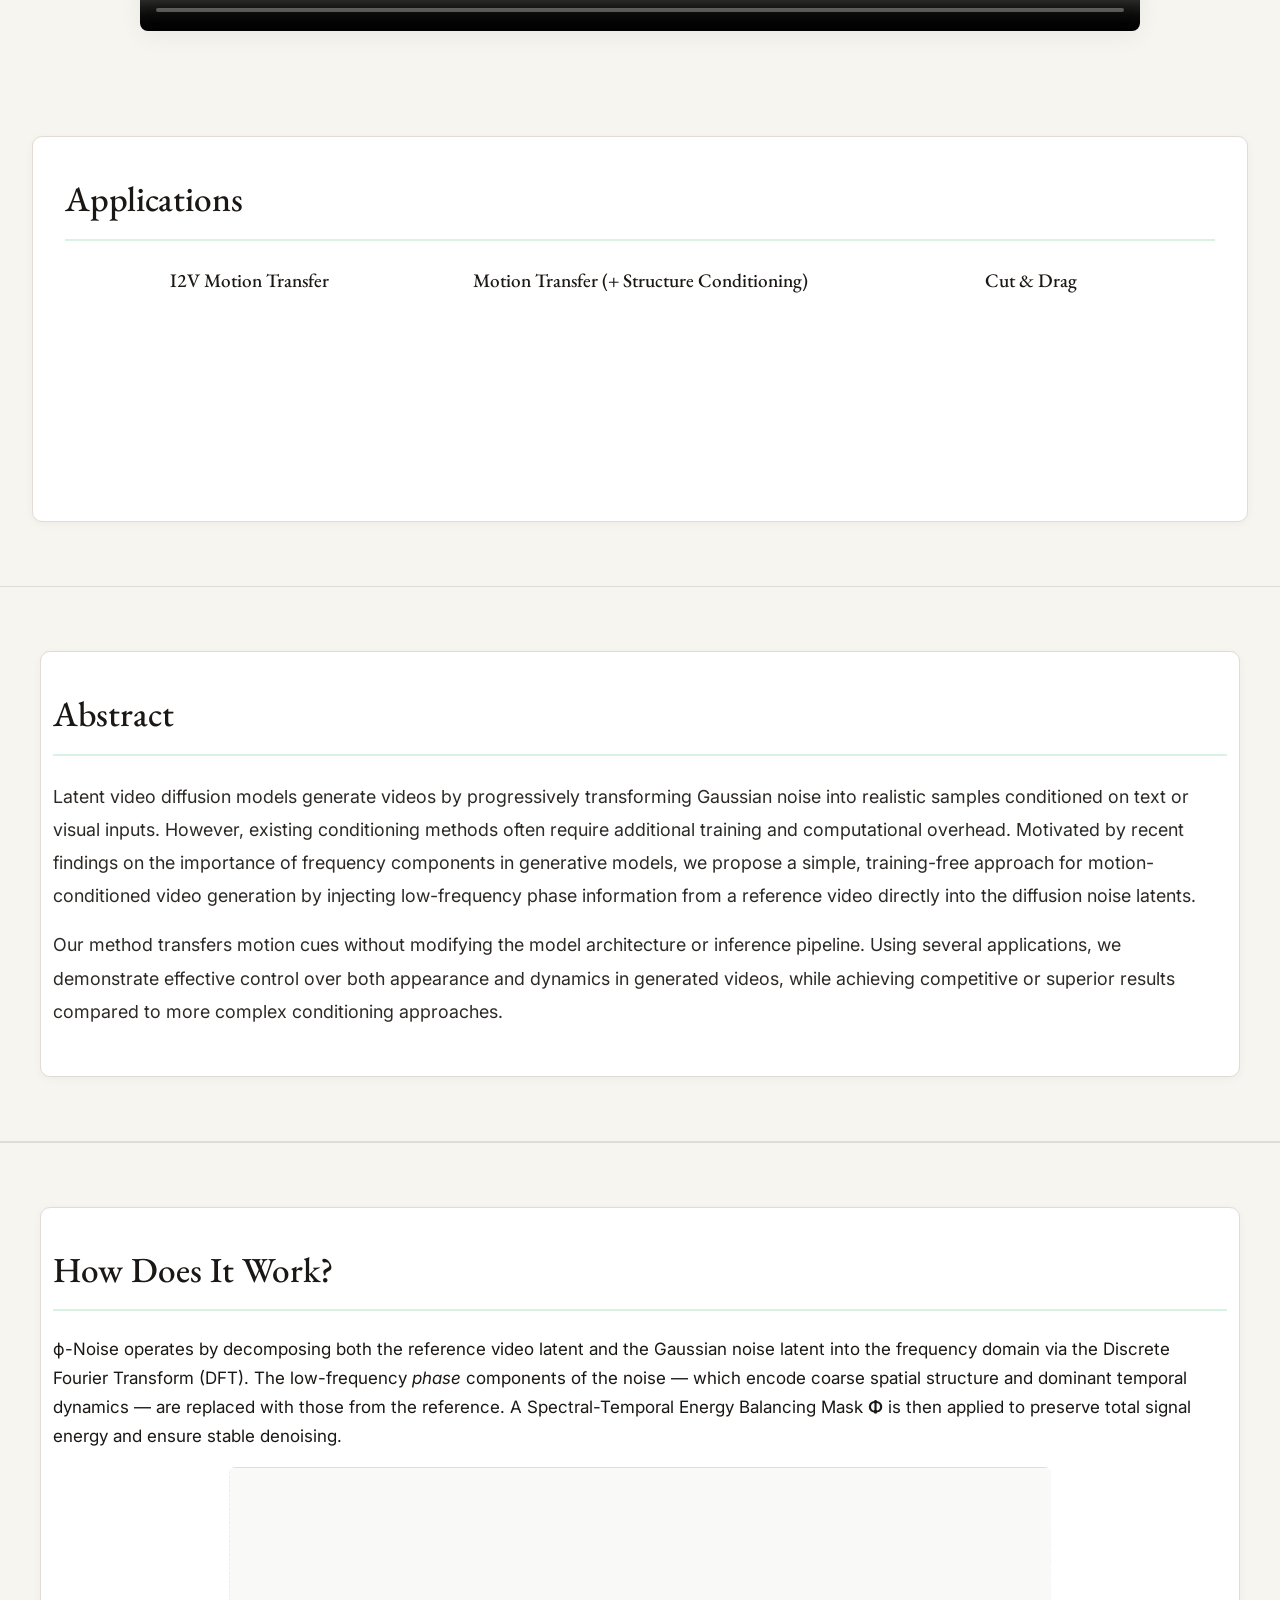
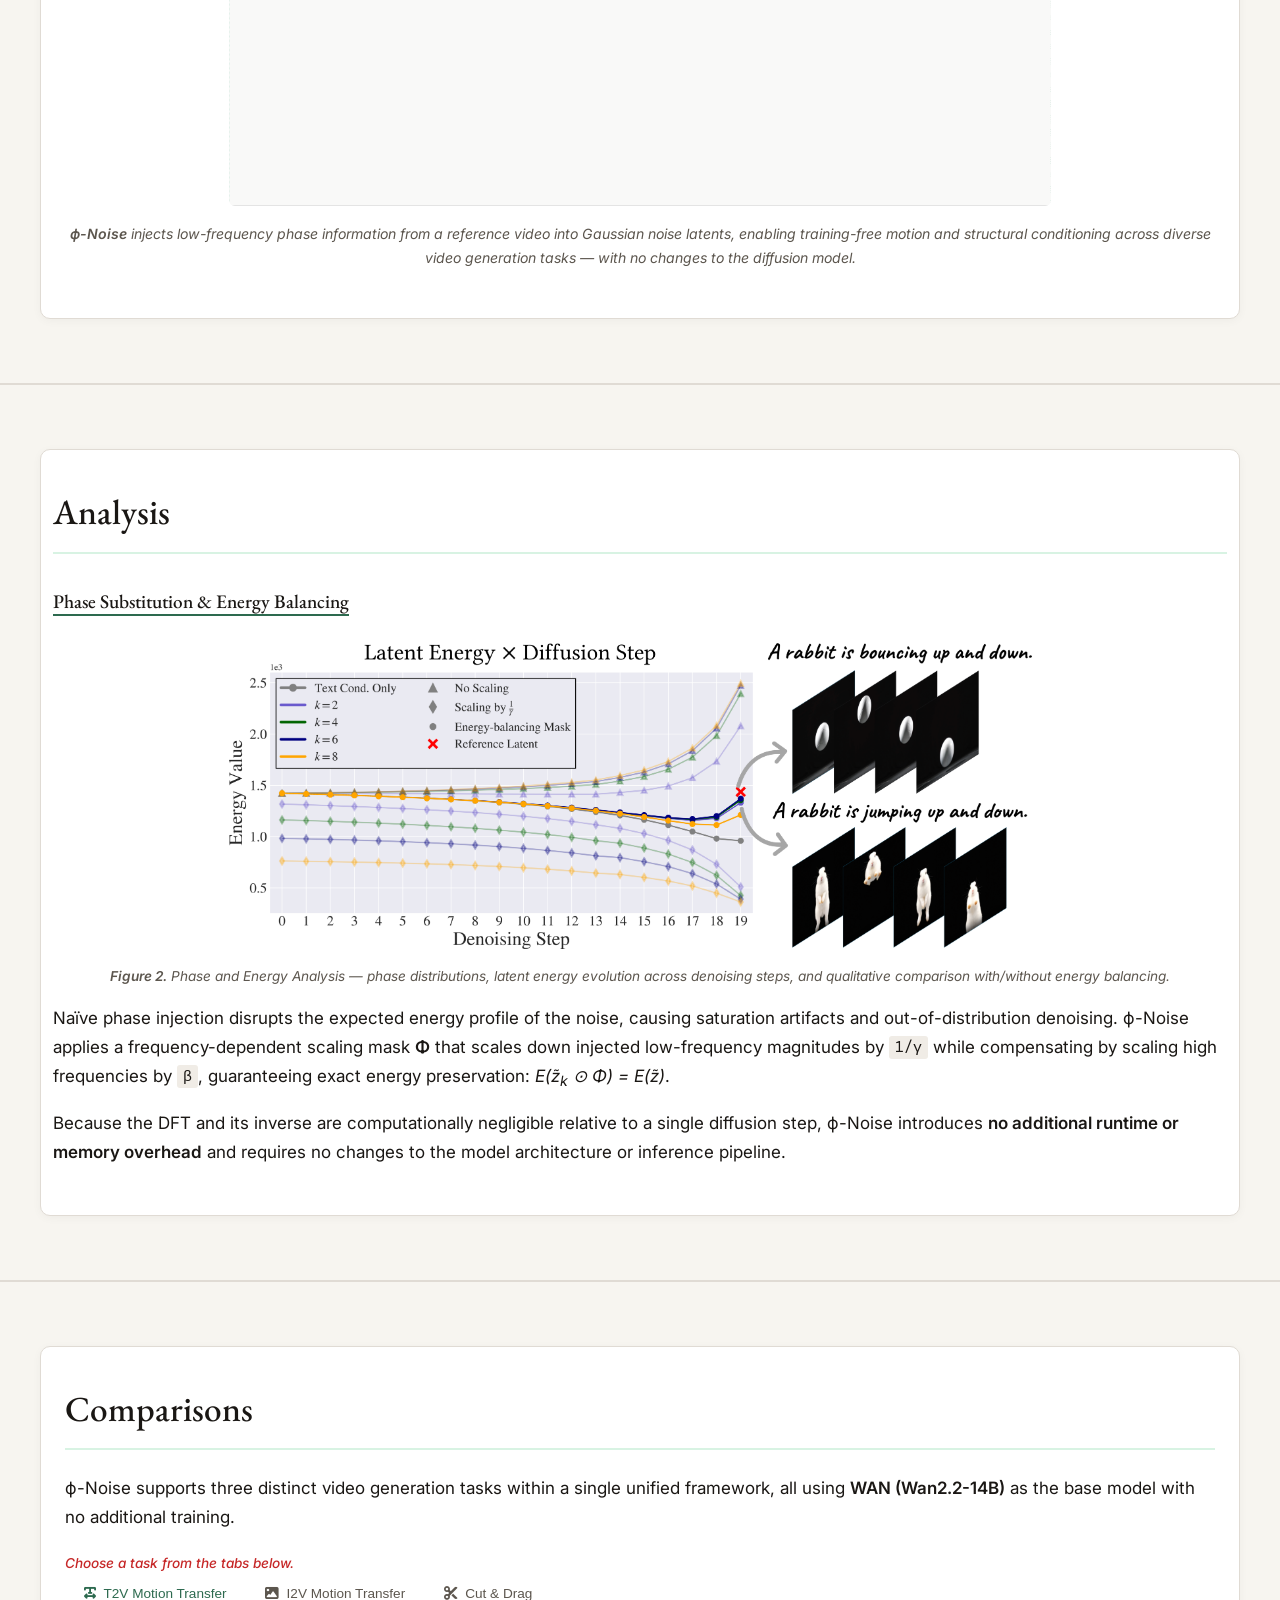
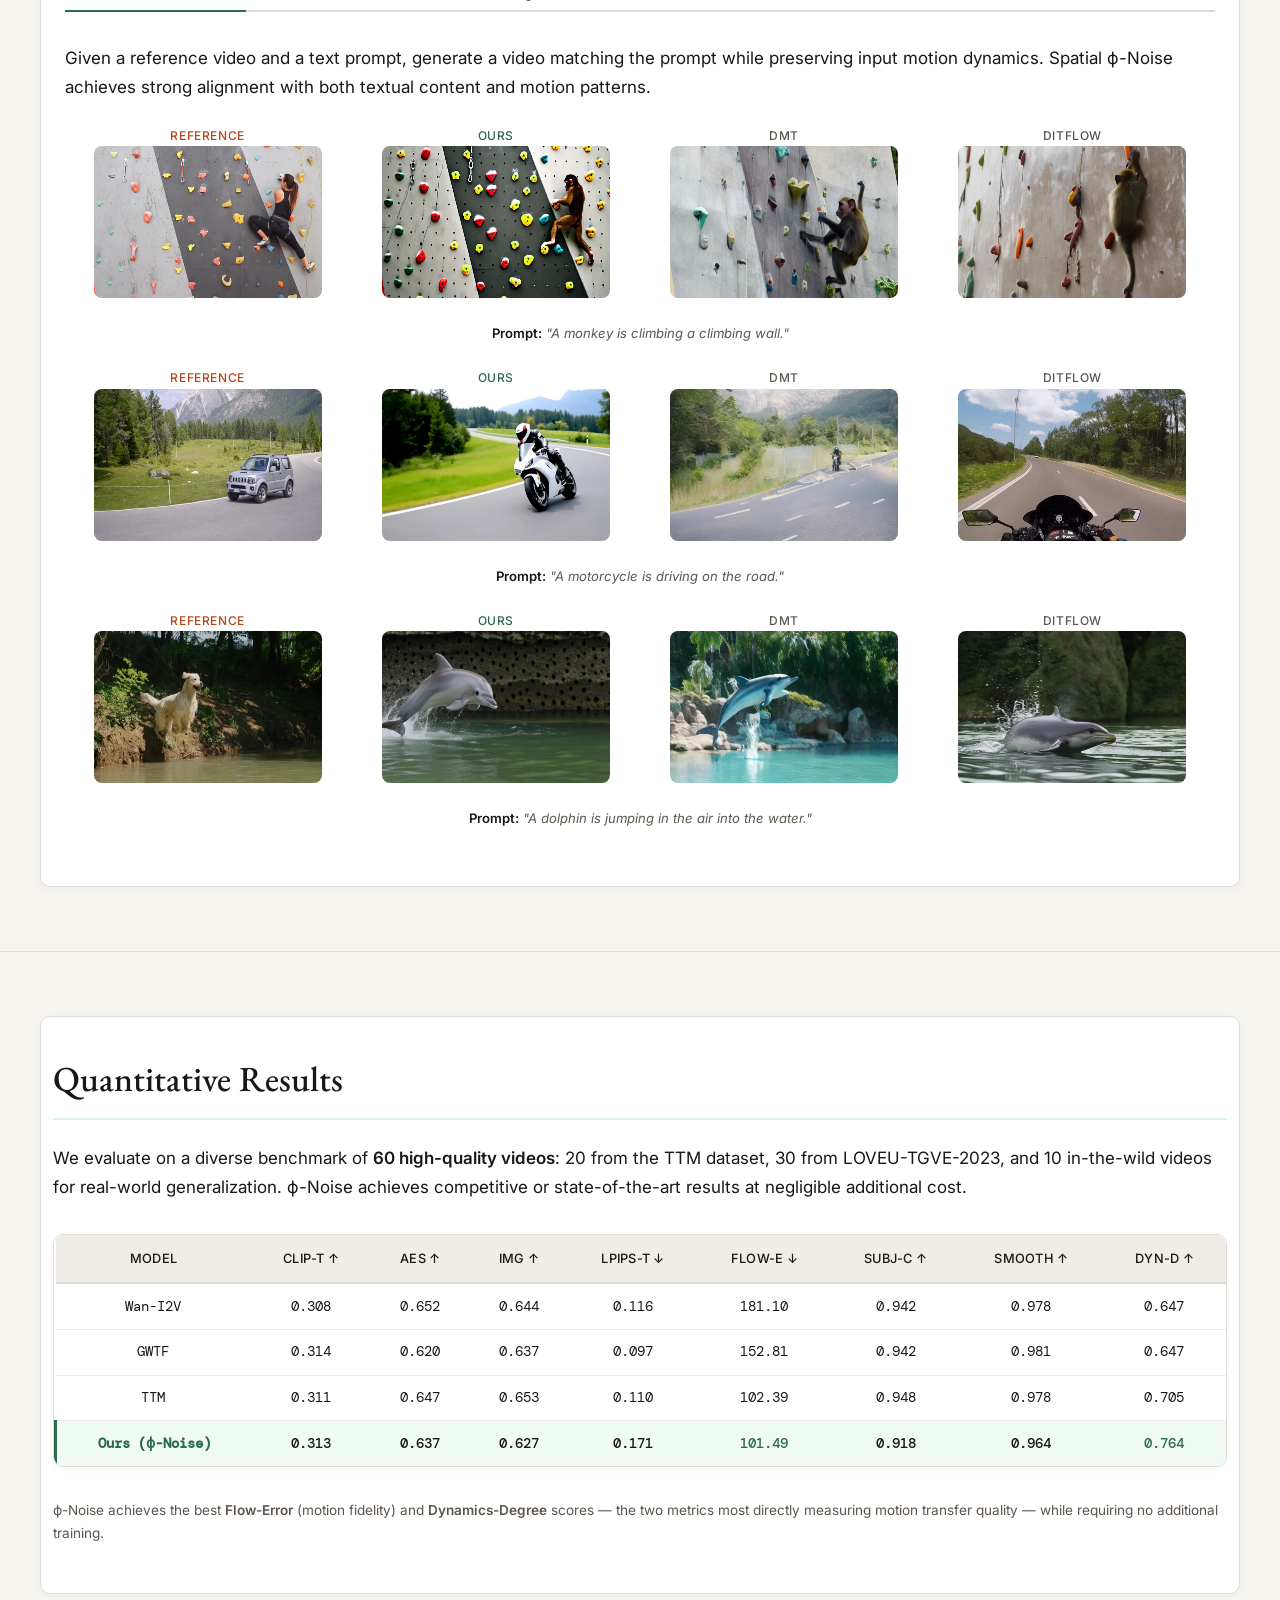
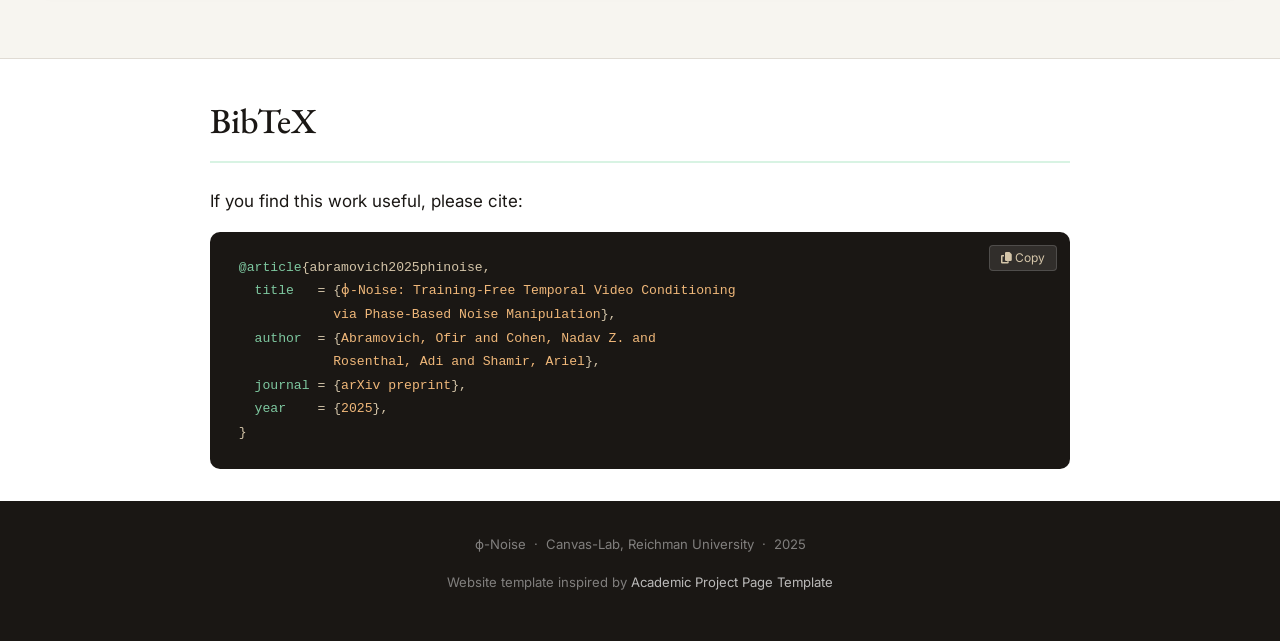
==== commit 5d15600c: "paths fix" ====
--- a/index.html
+++ b/index.html
@@ -322,19 +322,19 @@
       <div class="comparison-row cols-4">
         <div class="video-cell">
           <span class="cell-label label-ref">Reference</span>
-                  <video autoplay muted loop playsinline class="comparison-video"><source src="static/media/comparisons/motion_transfer/dog_jump/matched_original.webm"></video>
-        </div>
-        <div class="video-cell">
-          <span class="cell-label label-ours">Ours</span>
-                  <video autoplay muted loop playsinline class="comparison-video"><source src="static/media/comparisons/motion_transfer/dog_jump/matched_ours.webm"></video>
+                  <video autoplay muted loop playsinline class="comparison-video"><source src="static/media/comparisons/motion_transfer/dog_jump/matched_original_dog_jump.webm"></video>
+        </div>
+        <div class="video-cell">
+          <span class="cell-label label-ours">Ours</span>
+                  <video autoplay muted loop playsinline class="comparison-video"><source src="static/media/comparisons/motion_transfer/dog_jump/matched_ours_dog_jump.webm"></video>
         </div>
         <div class="video-cell">
           <span class="cell-label">DMT</span>
-                  <video autoplay muted loop playsinline class="comparison-video"><source src="static/media/comparisons/motion_transfer/dog_jump/matched_dtm.webm"></video>
+                  <video autoplay muted loop playsinline class="comparison-video"><source src="static/media/comparisons/motion_transfer/dog_jump/matched_dmt_dog_jump.webm"></video>
         </div>
         <div class="video-cell">
           <span class="cell-label">DiTFlow</span>
-                  <video autoplay muted loop playsinline class="comparison-video"><source src="static/media/comparisons/motion_transfer/dog_jump/matched_ditflow.webm"></video>
+                  <video autoplay muted loop playsinline class="comparison-video"><source src="static/media/comparisons/motion_transfer/dog_jump/matched_ditflow_dog_jump.webm"></video>
         </div>
       </div>
       <p class="prompt-tag"><strong>Prompt:</strong> "A dolphin is jumping in the air into the water."</p>
@@ -396,19 +396,19 @@
       <div class="comparison-row cols-4">
         <div class="video-cell">
           <span class="cell-label label-ref">Reference</span>
-                  <video autoplay muted loop playsinline class="comparison-video"><source src="static/media/comparisons/i2v_motion_transfer/fly/matched_original_fly.webm"></video>
-        </div>
-        <div class="video-cell">
-          <span class="cell-label label-ours">Ours</span>
-                  <video autoplay muted loop playsinline class="comparison-video"><source src="static/media/comparisons/i2v_motion_transfer/fly/matched_ours_fly.webm"></video>
+                  <video autoplay muted loop playsinline class="comparison-video"><source src="static/media/comparisons/i2v_motion_transfer/fly/matched_original.webm"></video>
+        </div>
+        <div class="video-cell">
+          <span class="cell-label label-ours">Ours</span>
+                  <video autoplay muted loop playsinline class="comparison-video"><source src="static/media/comparisons/i2v_motion_transfer/fly/matched_ours.webm"></video>
         </div>
         <div class="video-cell">
           <span class="cell-label">MotionClone</span>
-                  <video autoplay muted loop playsinline class="comparison-video"><source src="static/media/comparisons/i2v_motion_transfer/fly/matched_mc_fly.webm"></video>
+                  <video autoplay muted loop playsinline class="comparison-video"><source src="static/media/comparisons/i2v_motion_transfer/fly/matched_mc.webm"></video>
         </div>
         <div class="video-cell">
           <span class="cell-label">Wan</span>
-                  <video autoplay muted loop playsinline class="comparison-video"><source src="static/media/comparisons/i2v_motion_transfer/fly/matched_wan_fly.webm"></video>
+                  <video autoplay muted loop playsinline class="comparison-video"><source src="static/media/comparisons/i2v_motion_transfer/fly/matched_wan.webm"></video>
         </div>
       </div>
       <p class="prompt-tag"><strong>Prompt:</strong> "The person is sitting, and then suddenly flies magically."</p>
@@ -417,19 +417,19 @@
       <div class="comparison-row cols-4">
         <div class="video-cell">
           <span class="cell-label label-ref">Reference</span>
-                  <video autoplay muted loop playsinline class="comparison-video"><source src="static/media/comparisons/i2v_motion_transfer/fish/adjust.sh"></video>
-        </div>
-        <div class="video-cell">
-          <span class="cell-label label-ours">Ours</span>
-                  <video autoplay muted loop playsinline class="comparison-video"><source src="static/media/comparisons/i2v_motion_transfer/fish/matched_ours_fish.webm"></video>
+                  <video autoplay muted loop playsinline class="comparison-video"><source src="static/media/comparisons/i2v_motion_transfer/fish/matched_source_svd_Fish.webm"></video>
+        </div>
+        <div class="video-cell">
+          <span class="cell-label label-ours">Ours</span>
+                  <video autoplay muted loop playsinline class="comparison-video"><source src="static/media/comparisons/i2v_motion_transfer/fish/matched_ours_Fish.webm"></video>
         </div>
         <div class="video-cell">
           <span class="cell-label">MotionClone</span>
-                  <video autoplay muted loop playsinline class="comparison-video"><source src="static/media/comparisons/i2v_motion_transfer/fish/matched_mc_fish.webm"></video>
+                  <video autoplay muted loop playsinline class="comparison-video"><source src="static/media/comparisons/i2v_motion_transfer/fish/matched_mc_Fish.webm"></video>
         </div>
         <div class="video-cell">
           <span class="cell-label">Wan</span>
-                  <video autoplay muted loop playsinline class="comparison-video"><source src="static/media/comparisons/i2v_motion_transfer/fish/matched_wan_fish.webm"></video>
+                  <video autoplay muted loop playsinline class="comparison-video"><source src="static/media/comparisons/i2v_motion_transfer/fish/matched_wan_Fish.webm"></video>
         </div>
       </div>
       <p class="prompt-tag"><strong>Prompt:</strong> "The shark is swimming in the ocean."</p>
